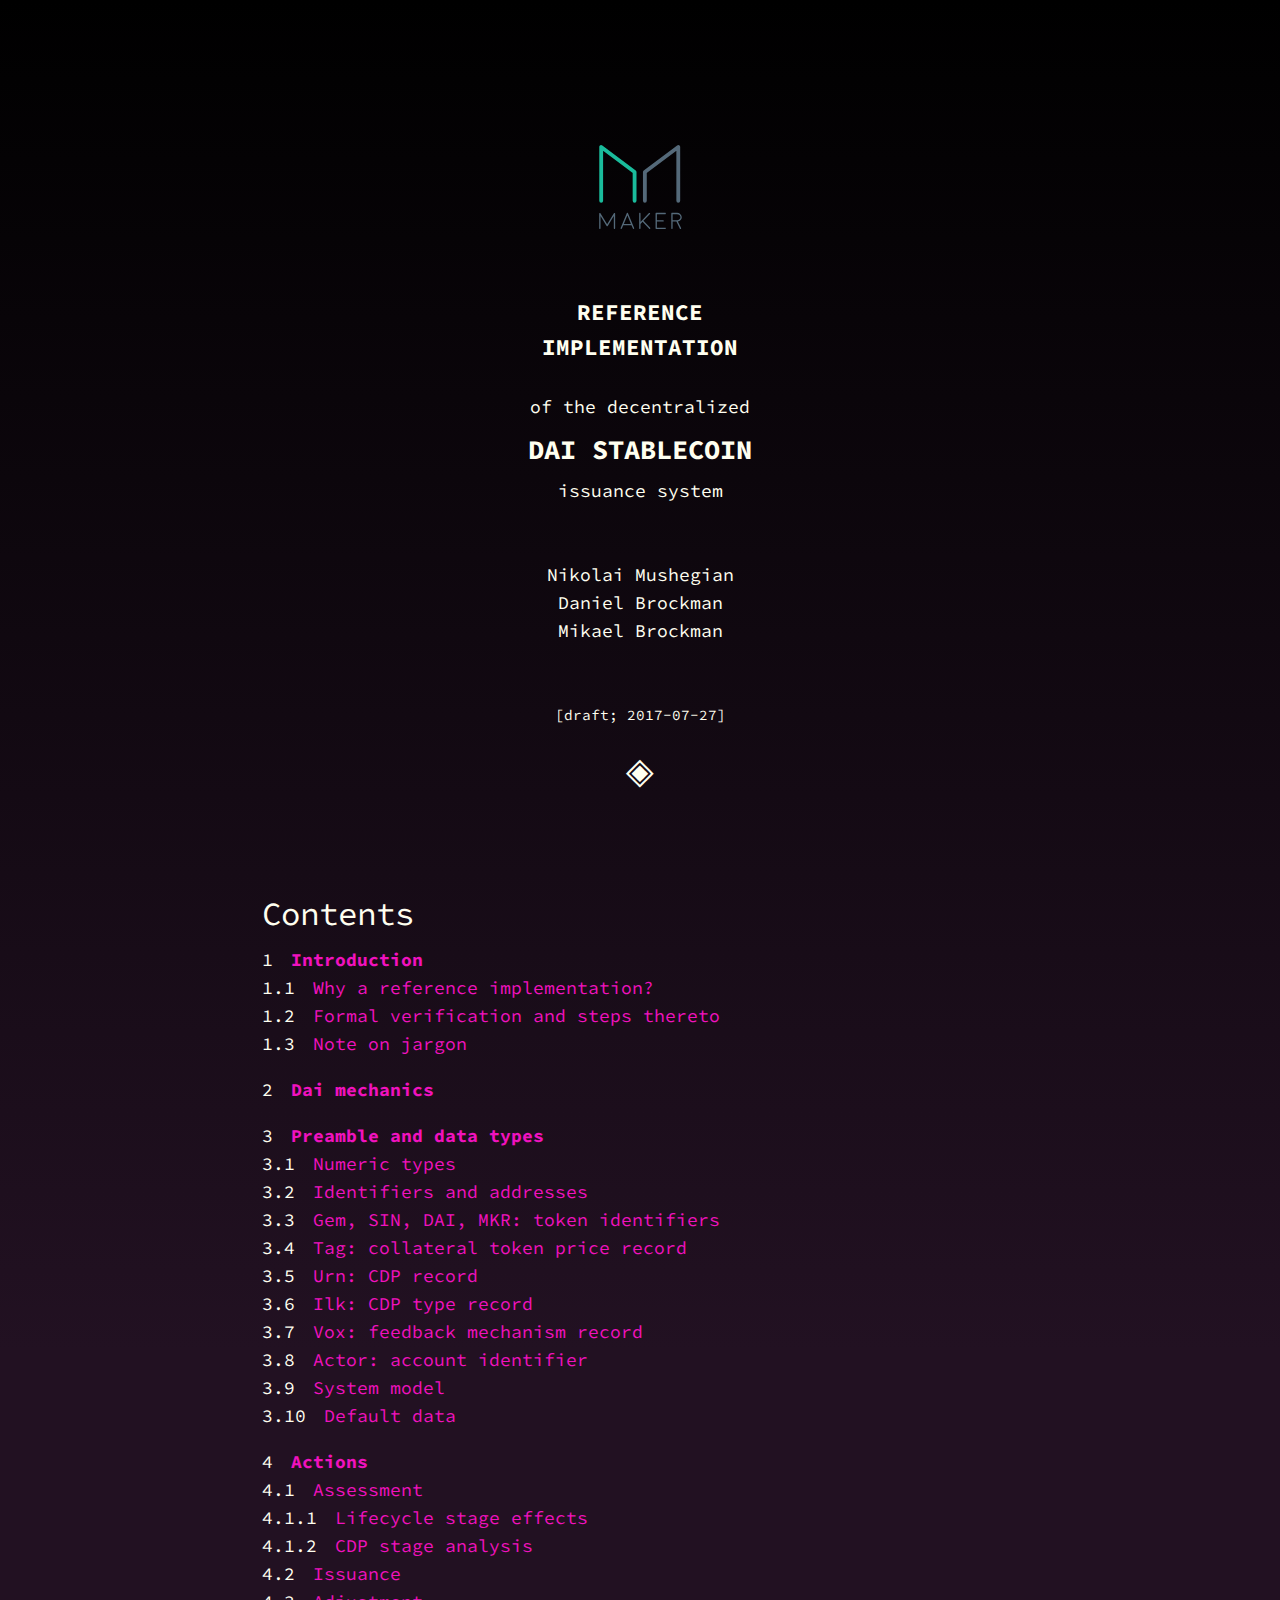
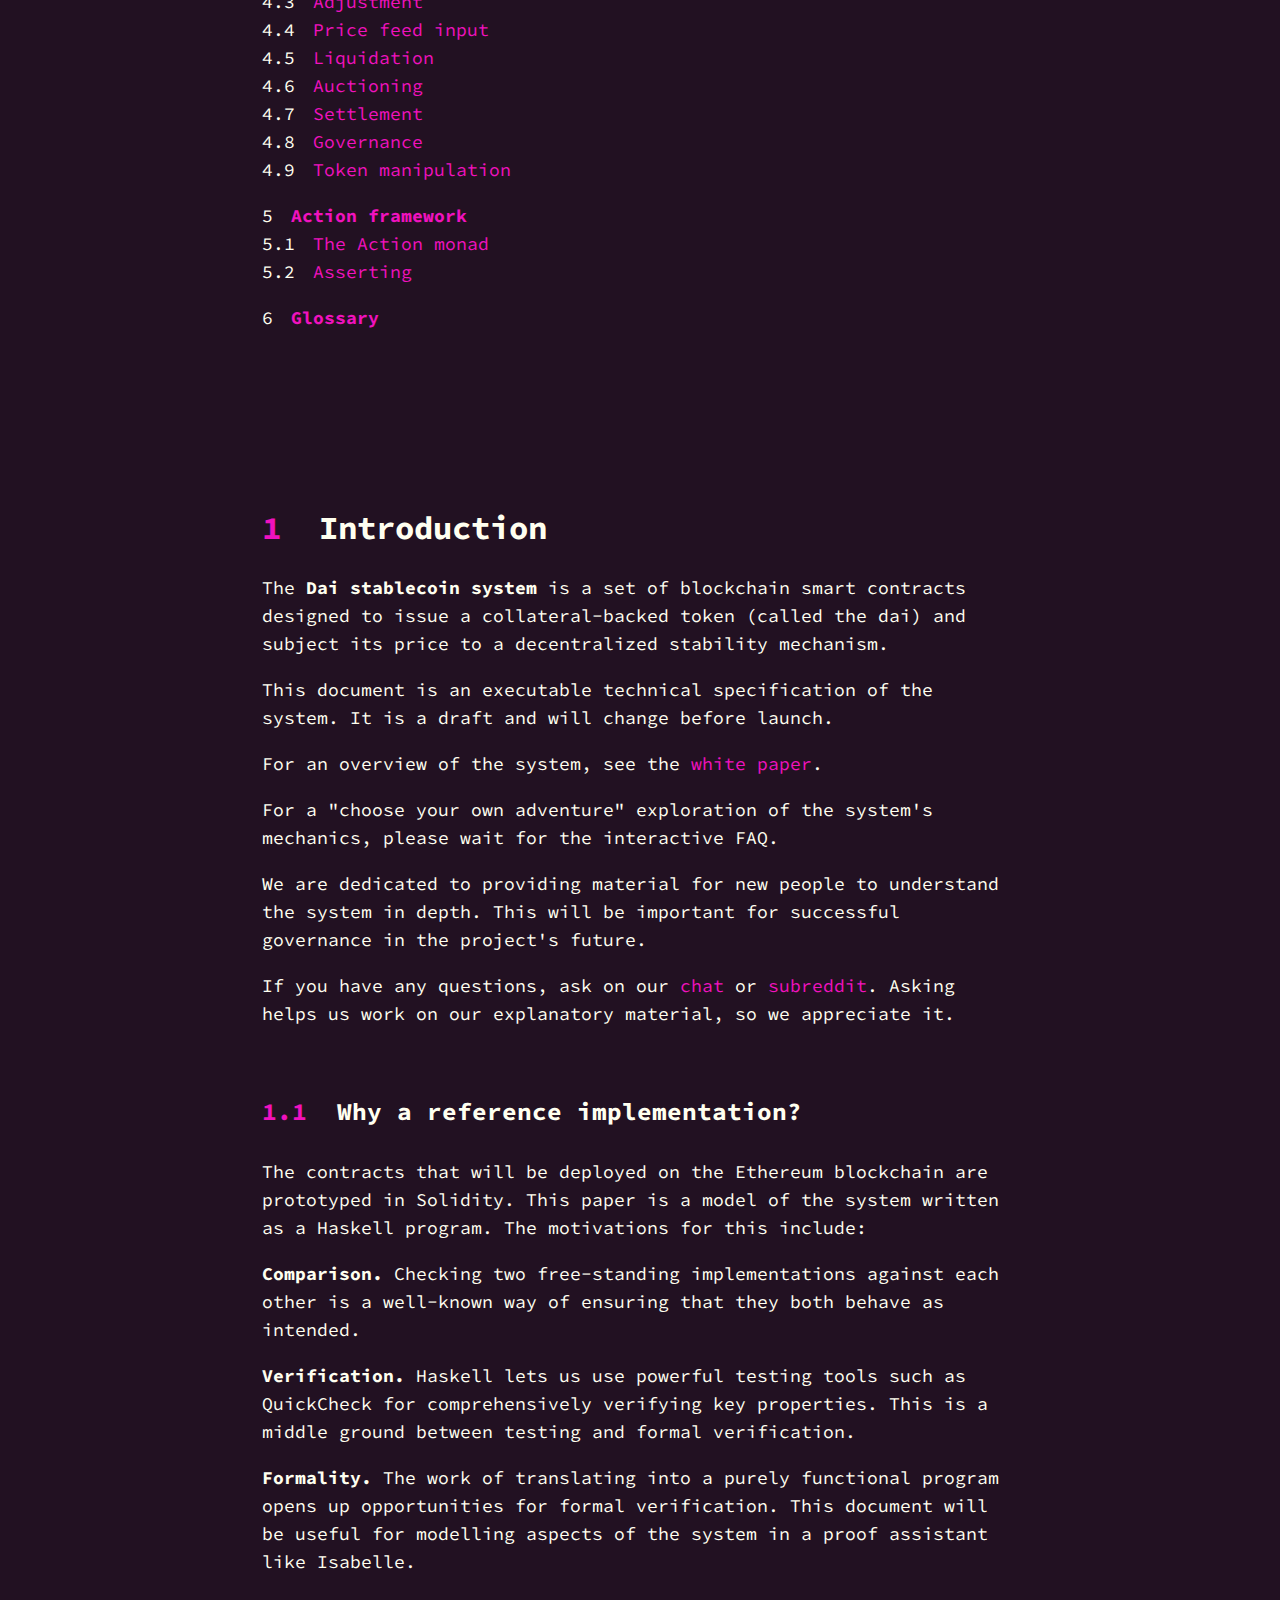
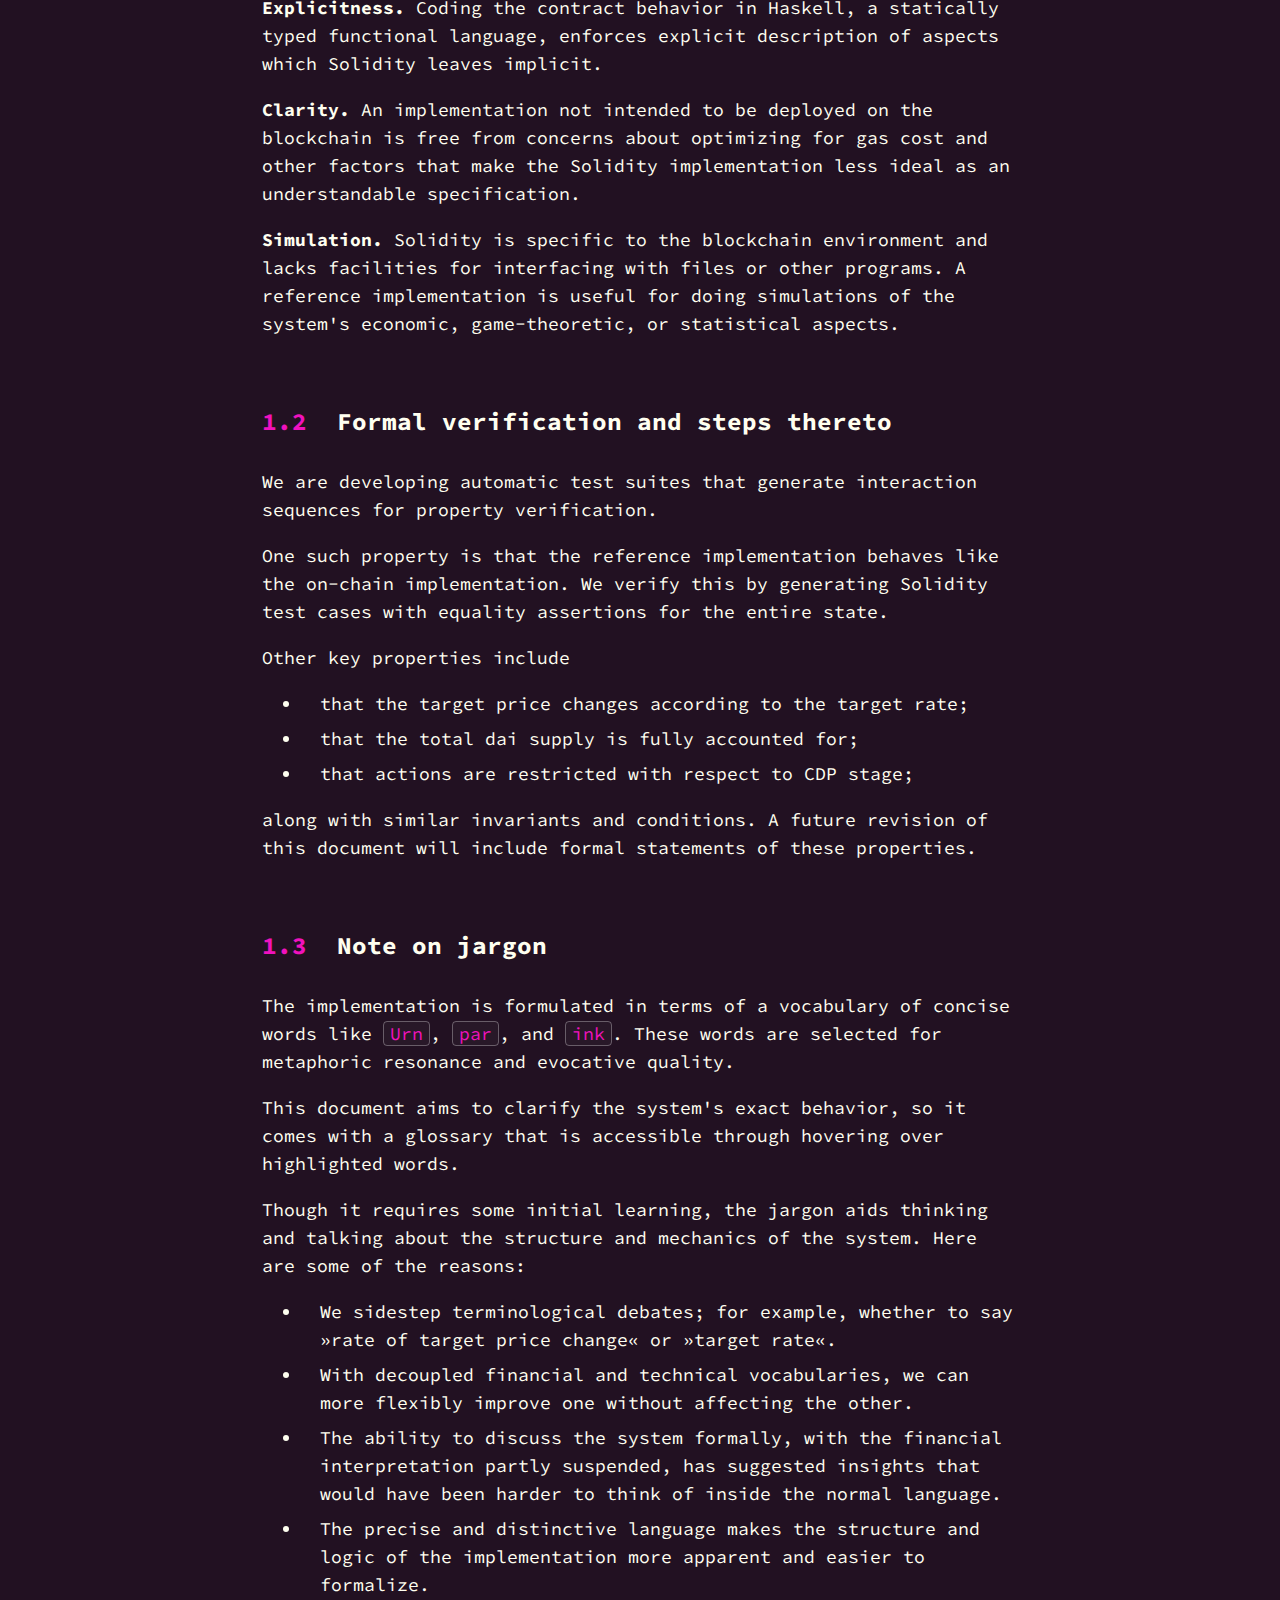
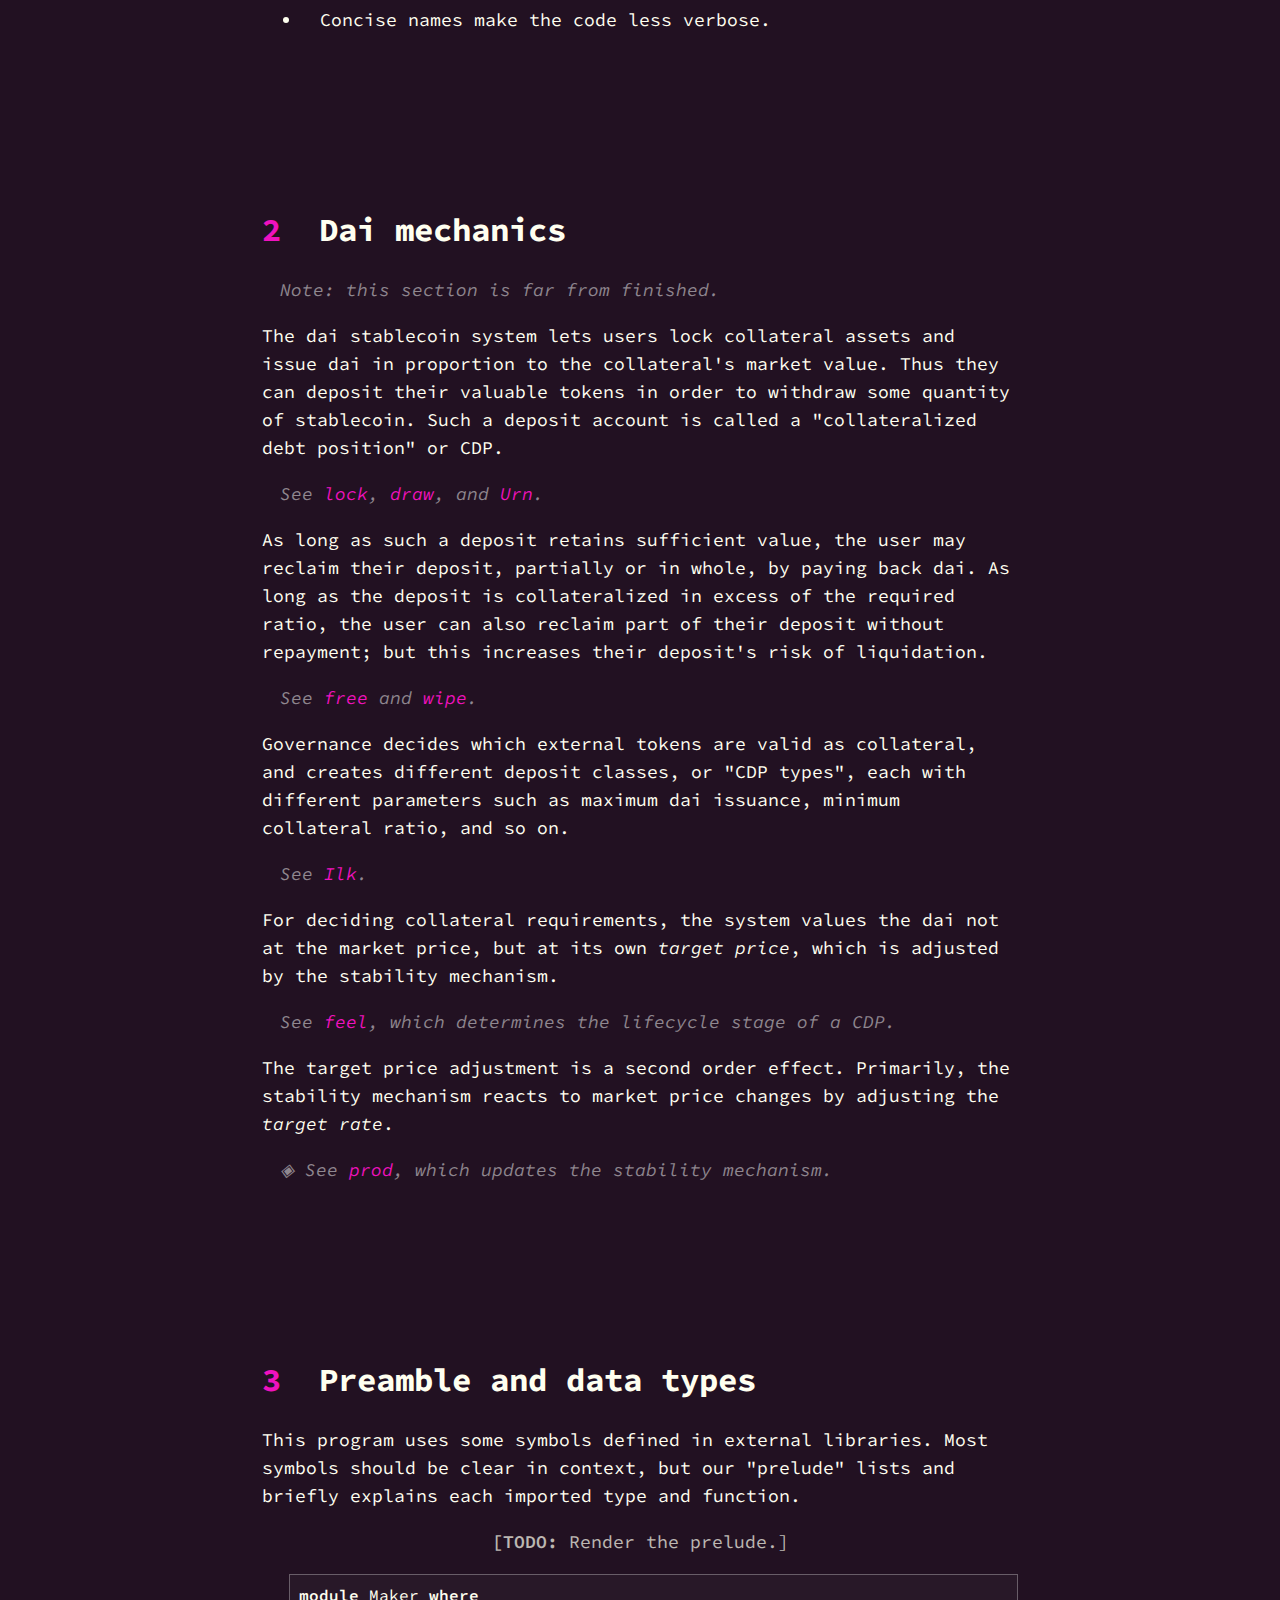
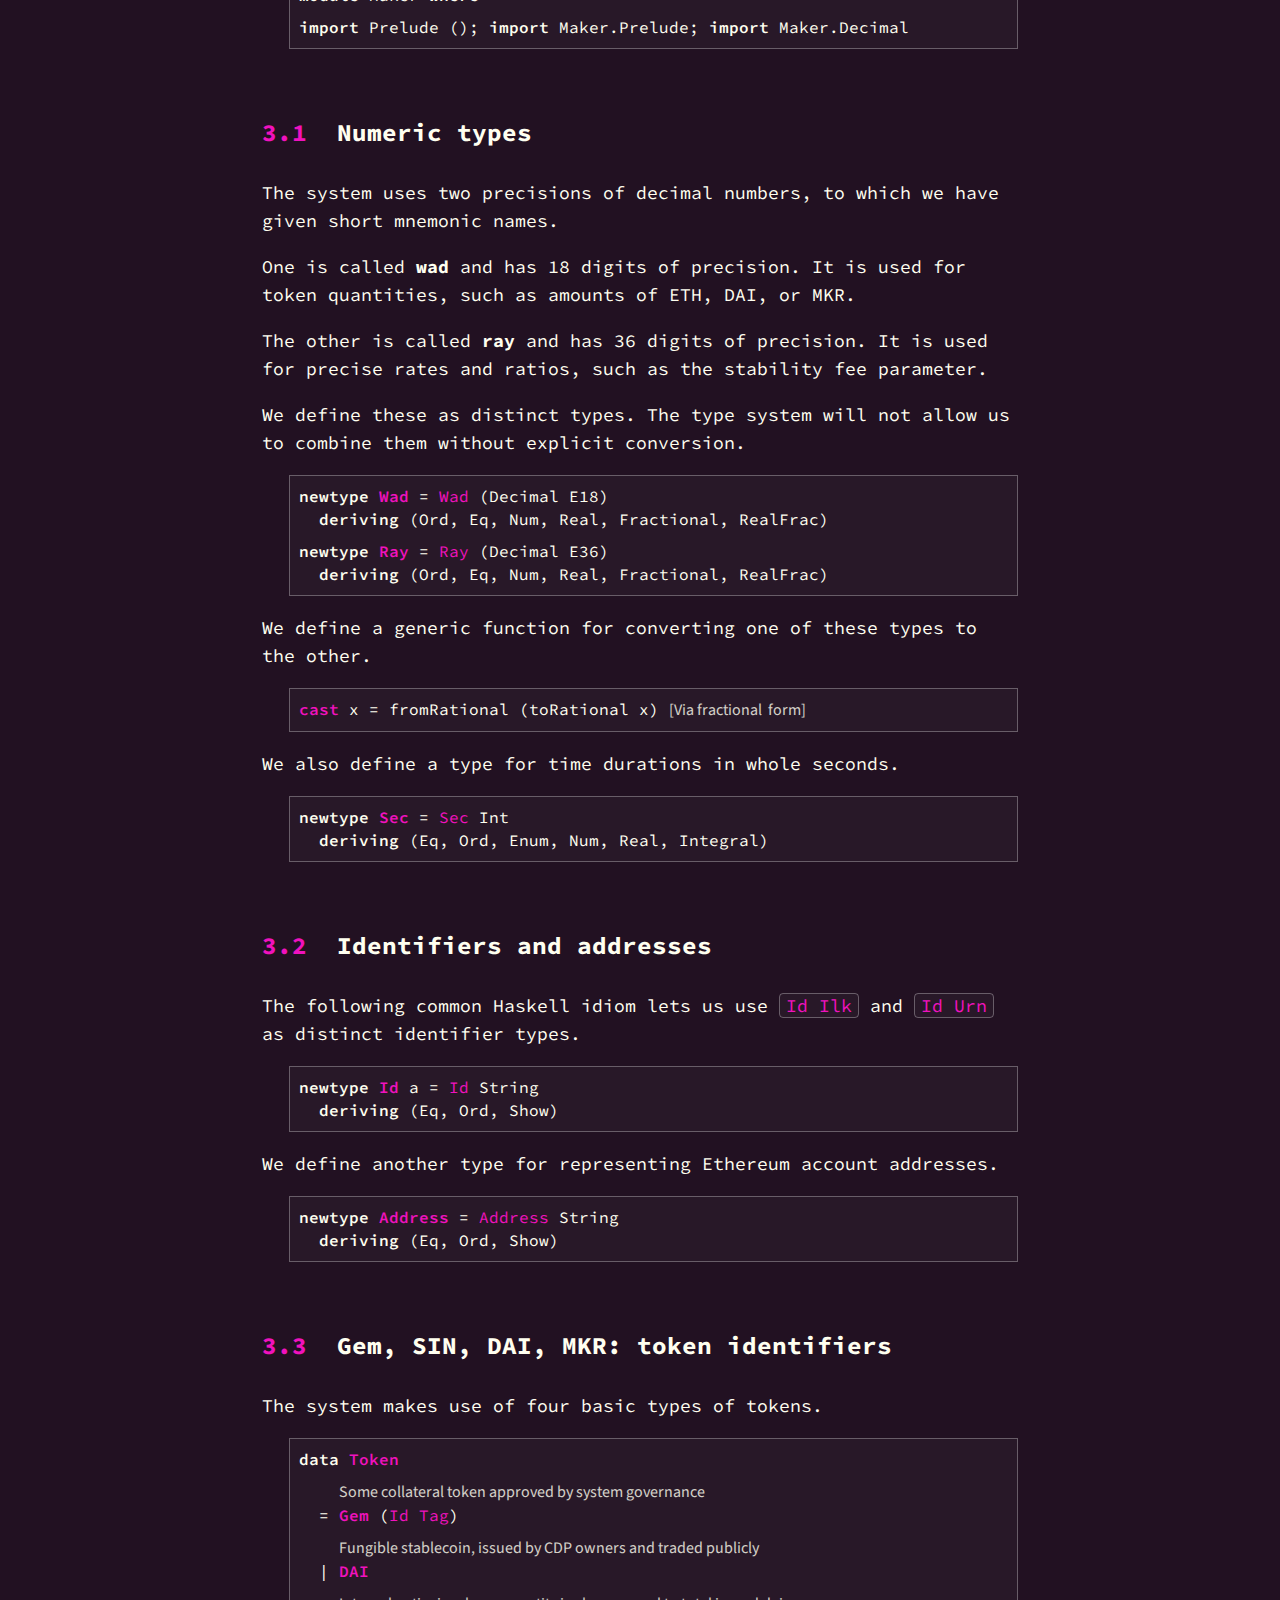
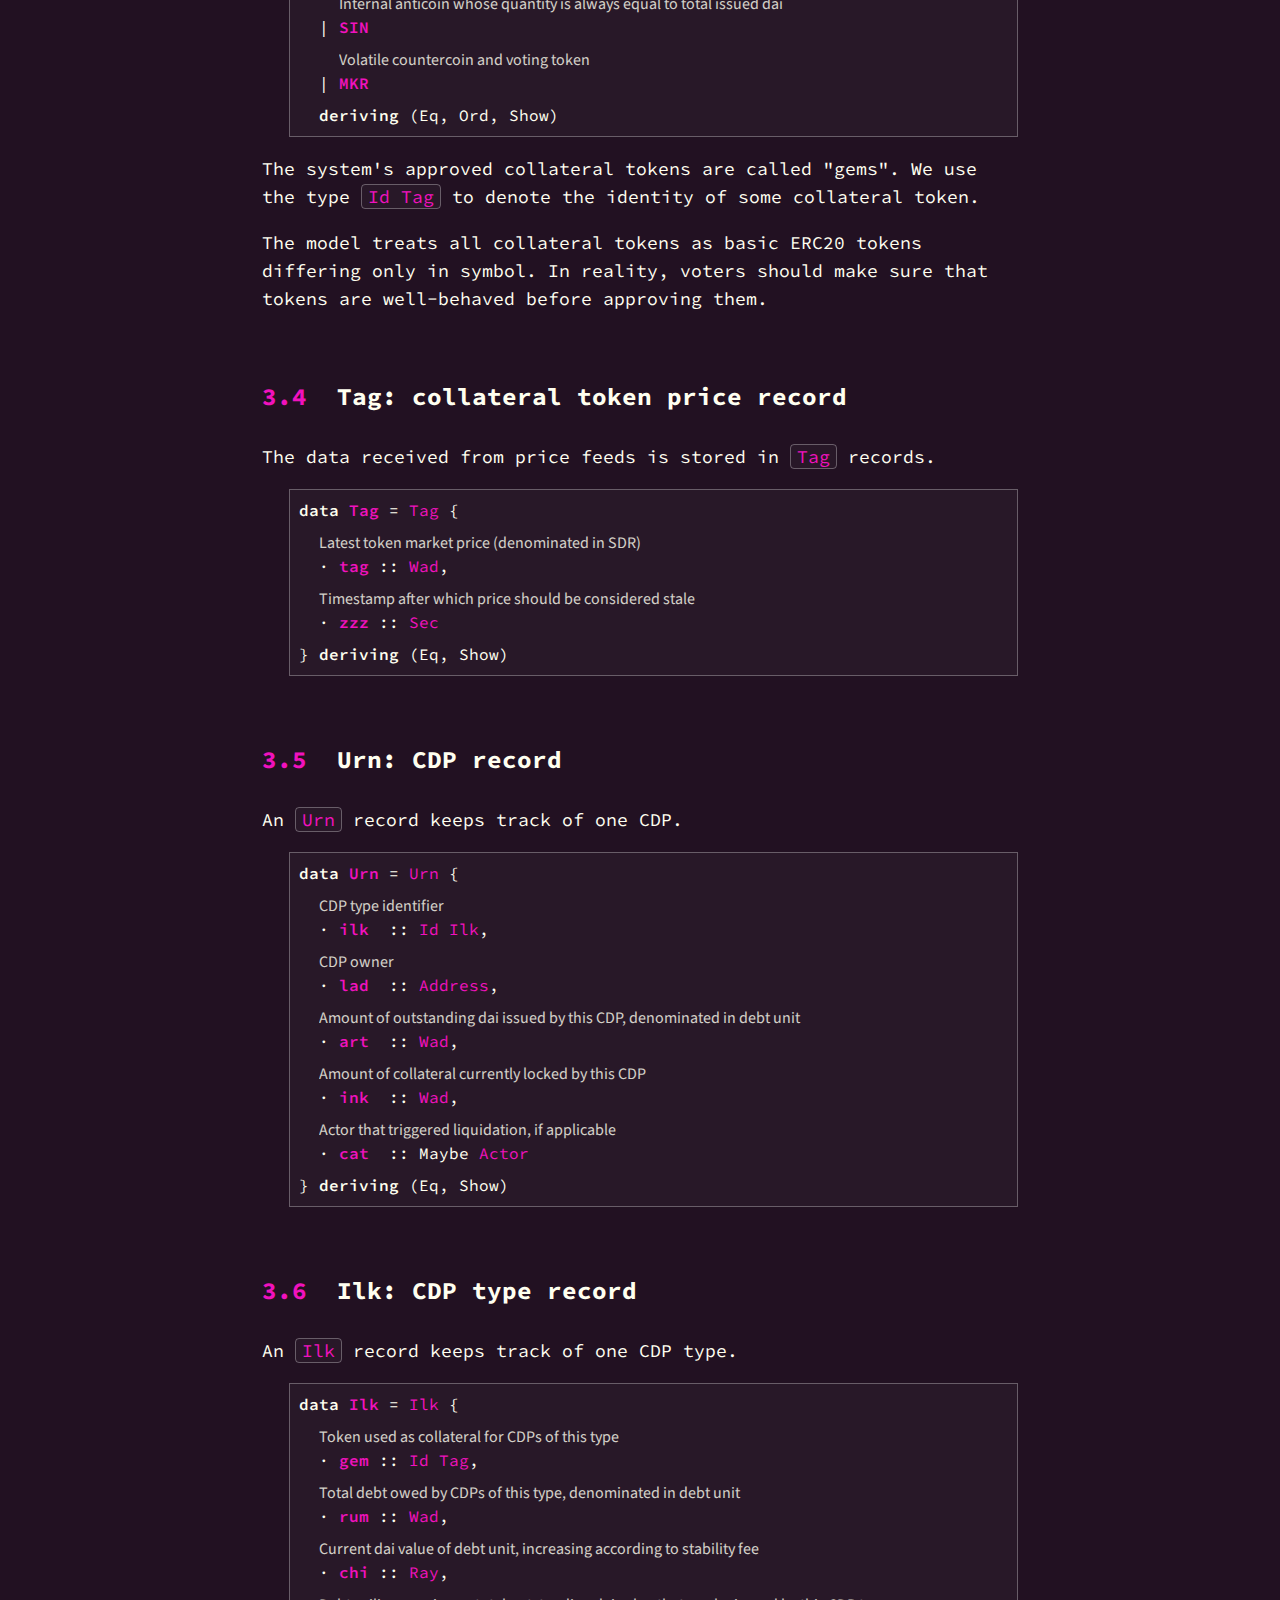
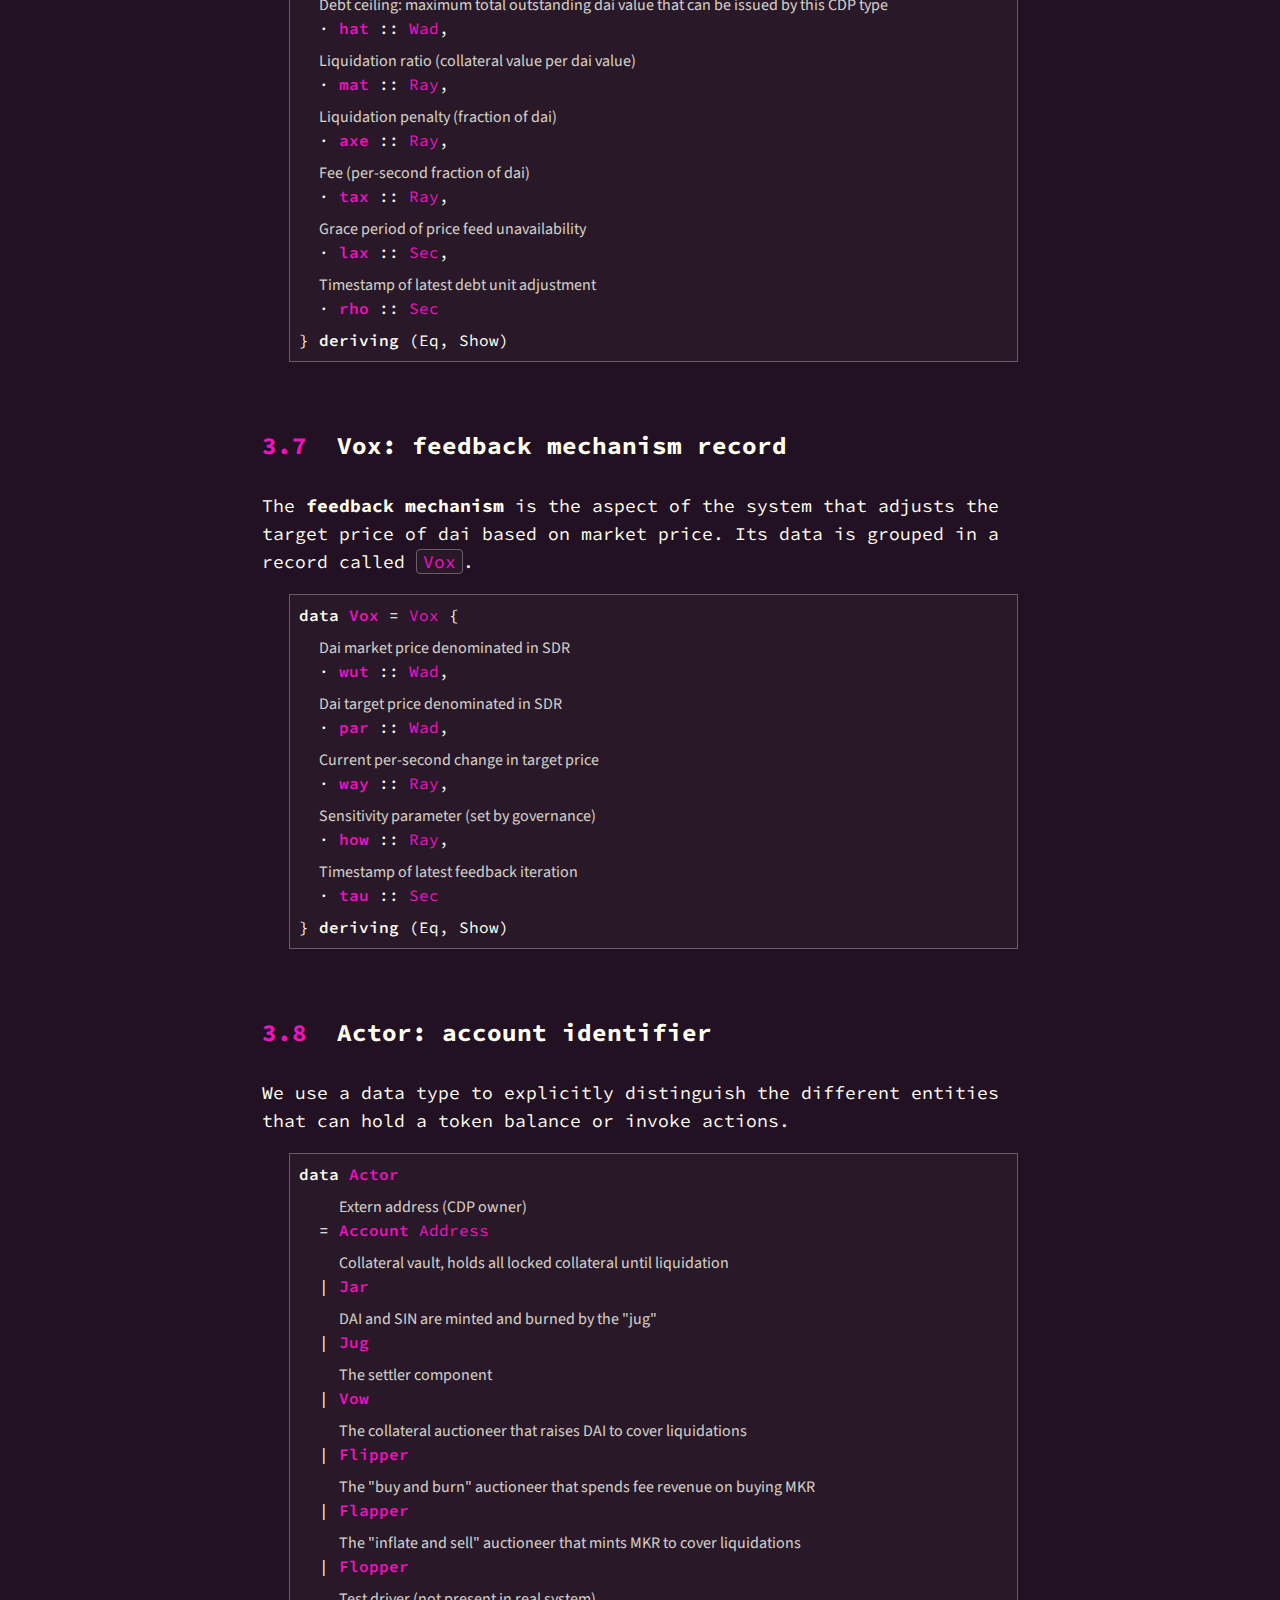
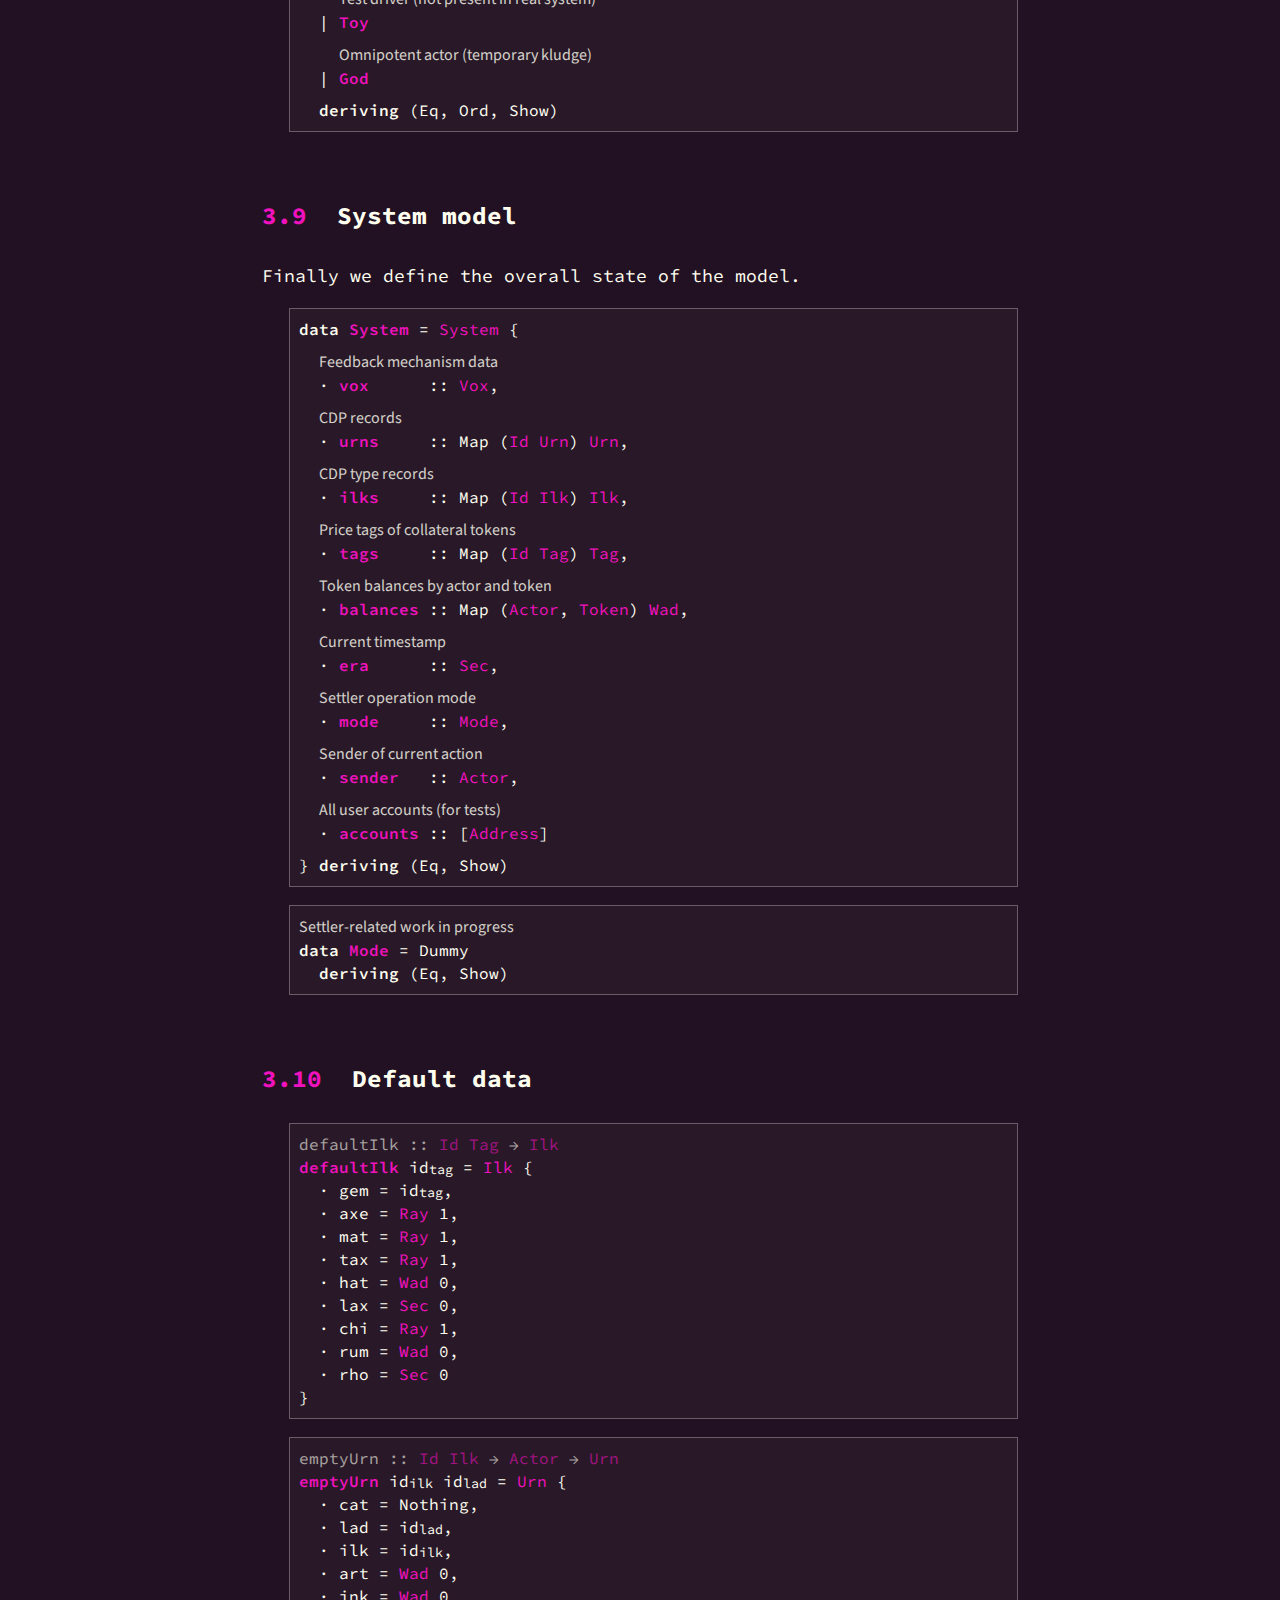
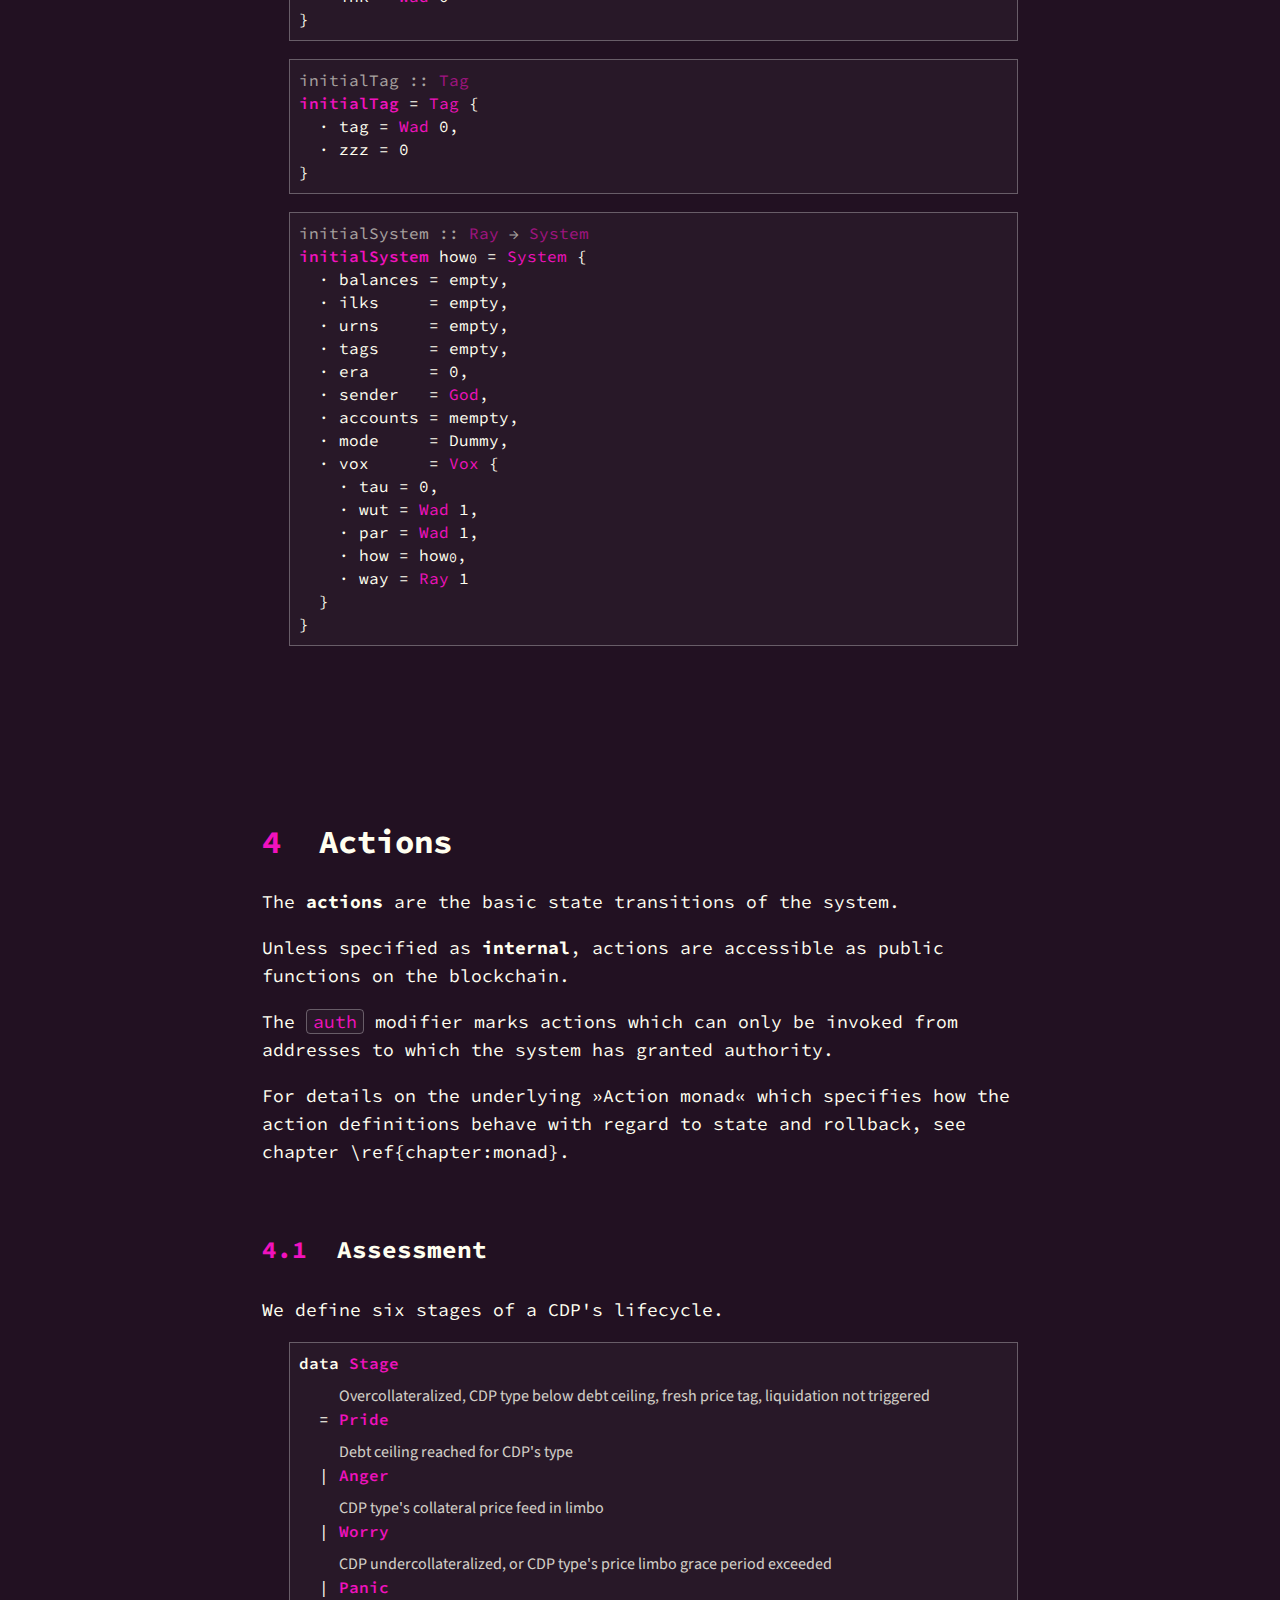
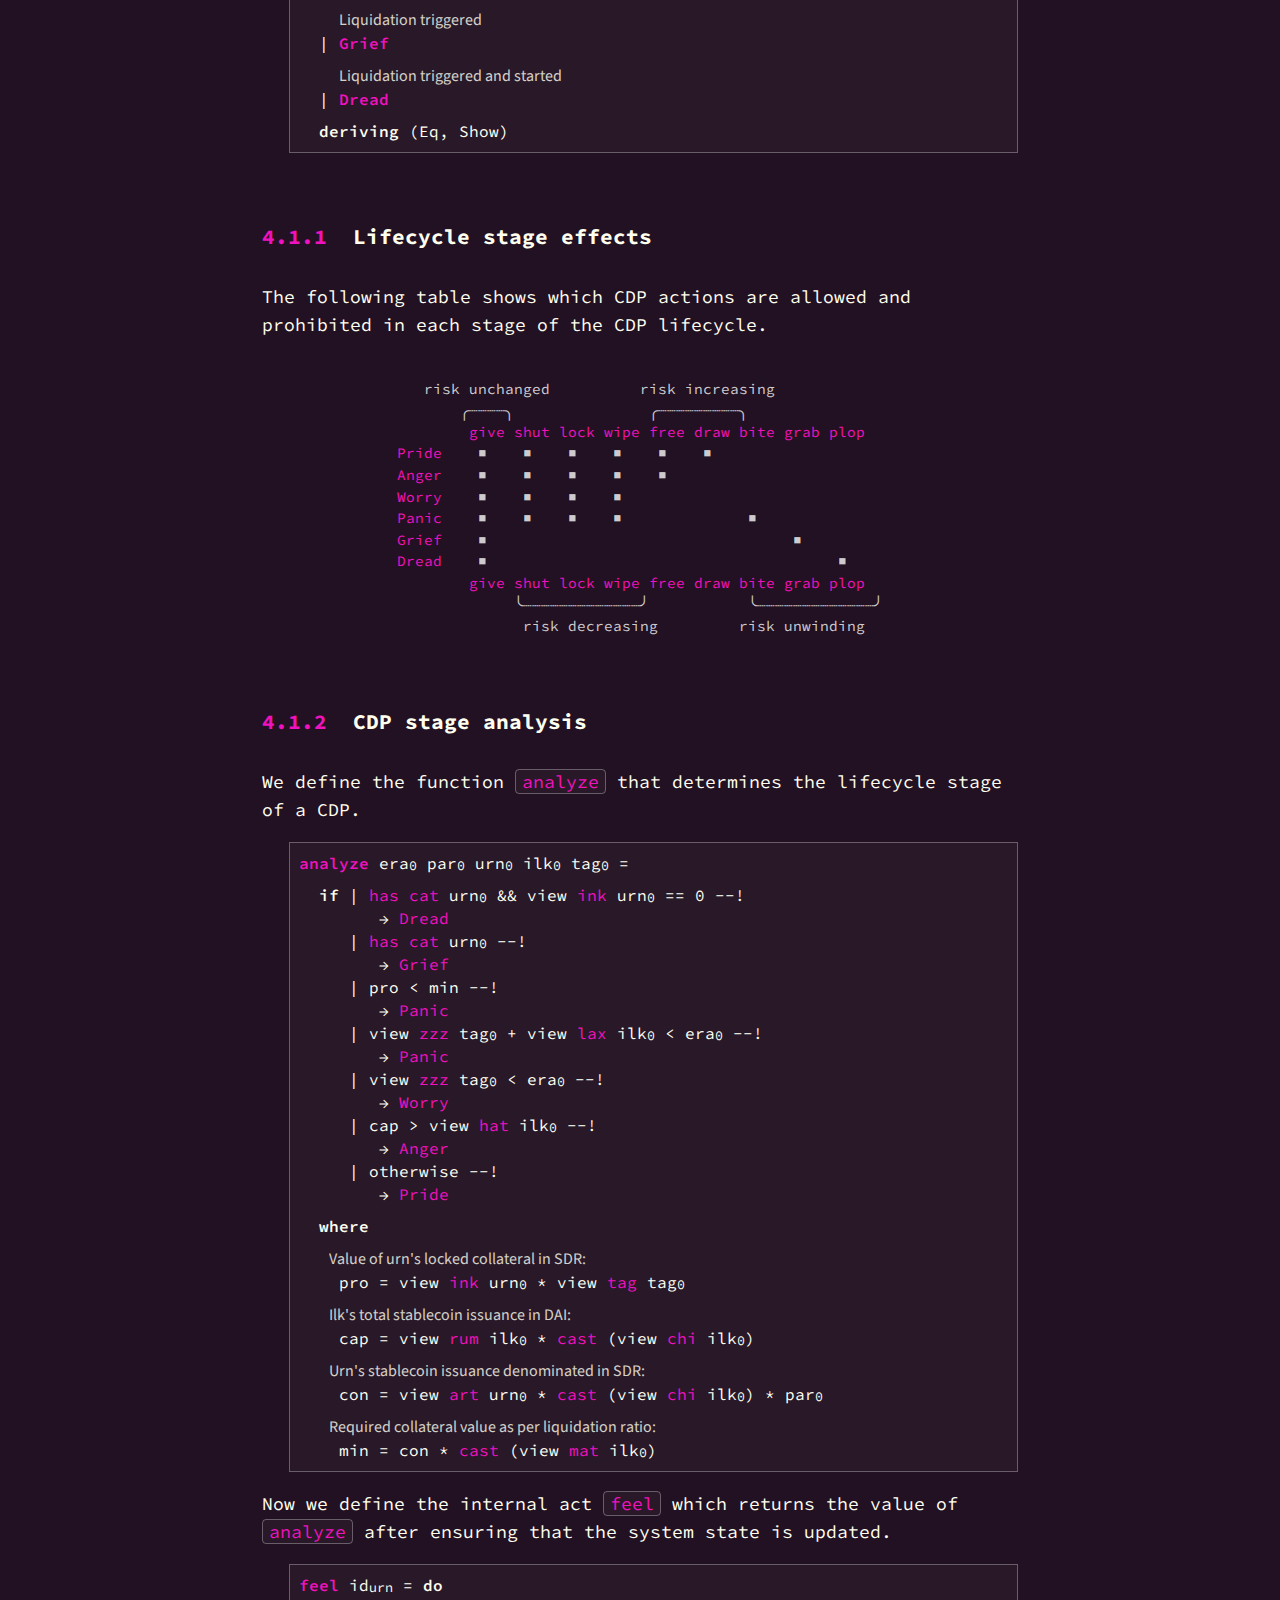
==== docs/index.html @ 13d1d2cd "doc -> docs" ====
<!doctype html>
<meta charset=utf-8>
<link rel=stylesheet href=maker.css>

<title>Dai Stablecoin Purple Paper</title>

<header>
<center>
<img src=makerdao.svg>
<p class=x2>REFERENCE<br>IMPLEMENTATION</p>
<p class=x5>of the decentralized</p>
<p class=x4>DAI STABLECOIN</p>
<p class=x5>issuance system</p>
<p class=x6>Nikolai Mushegian<br>Daniel Brockman<br>Mikael Brockman</p>
<p class=x7>[draft; 2017-07-27]</p>
<p class=x8>◈</p>
</center>
</header>

<div style="font-size: 180%">Contents</div>
<toc>
</toc>

<section>
<h1>Introduction</h1>

<p>The <b>Dai stablecoin system</b> is a set of blockchain smart
contracts designed to issue a collateral-backed token (called the dai)
and subject its price to a decentralized stability mechanism.

<p>This document is an executable technical specification of the
system.  It is a draft and will change before launch.

<p>For an overview of the system, see the <a
href="https://github.com/makerdao/docs/blob/master/Dai.md">white
paper</a>.

<p>For a "choose your own adventure" exploration of the system's
mechanics, please wait for the interactive FAQ.

<p>We are dedicated to providing material for new people to understand
the system in depth.  This will be important for successful governance
in the project's future.

<p>If you have any questions, ask on our <a
href="https://chat.makerdao.com">chat</a> or <a
href="https://reddit.com/r/MakerDAO">subreddit</a>.  Asking helps us
work on our explanatory material, so we appreciate it.

</section><section>

<h2>Why a reference implementation?</h2>

<p>The contracts that will be deployed on the Ethereum blockchain are
prototyped in Solidity.  This paper is a model of the system written
as a Haskell program.  The motivations for this include:

<p><b>Comparison.</b>
Checking two free-standing implementations
against each other is a well-known way of ensuring that they both
behave as intended.

<p><b>Verification.</b> Haskell lets us use powerful testing tools
such as QuickCheck for comprehensively verifying key properties. This
is a middle ground between testing and formal verification.

<p><b>Formality.</b> The work of translating into a purely functional
program opens up opportunities for formal verification.  This document
will be useful for modelling aspects of the system in a proof
assistant like Isabelle.

<p><b>Explicitness.</b> Coding the contract behavior in Haskell, a
statically typed functional language, enforces explicit description of
aspects which Solidity leaves implicit.

<p><b>Clarity.</b>
An implementation not intended to be deployed
on the blockchain is free from concerns about optimizing for gas cost
and other factors that make the Solidity implementation less ideal as
an understandable specification.

<p><b>Simulation.</b> Solidity is specific to the blockchain
environment and lacks facilities for interfacing with files or other
programs.  A reference implementation is useful for doing simulations
of the system's economic, game-theoretic, or statistical aspects.

<h2>Formal verification and steps thereto</h2>

<p>We are developing automatic test suites that generate interaction
sequences for property verification.

<p>One such property is that the reference implementation behaves like
the on-chain implementation. We verify this by generating Solidity
test cases with equality assertions for the entire state.

<p>Other key properties include

<ul>
<li>that the target price changes according to the target rate;
<li>that the total dai supply is fully accounted for;
<li>that actions are restricted with respect to CDP stage;
</ul>

<p>along with similar invariants and conditions.  A future revision of
this document will include formal statements of these properties.

<h2>Note on jargon</h2>

<p>The implementation is formulated in terms of a vocabulary of
concise words like <code>Urn</code>, <code>par</code>, and
<code>ink</code>.  These words are selected for metaphoric resonance
and evocative quality.

<p>This document aims to clarify the system's exact behavior, so it
comes with a glossary that is accessible through hovering over
highlighted words.

<p>Though it requires some initial learning, the jargon aids thinking
and talking about the structure and mechanics of the system.  Here are
some of the reasons:

<p><ul>

<li>We sidestep terminological debates;
  for example, whether to say
  &raquo;rate of target price change&laquo; or
   &raquo;target rate&laquo;.

<li>With decoupled
 financial and technical
  vocabularies,
 we can more flexibly
  improve one
   without affecting the other.

<li>The ability to discuss the system formally,
 with the financial interpretation partly suspended,
  has suggested insights that would have been
   harder to think of inside the normal language.

<li>The precise and distinctive language
 makes the structure and logic
  of the implementation
   more apparent
    and easier to formalize.

<li>Concise names make the code less verbose.

</ul>

<h1>Dai mechanics</h1>

<p><aside>Note: this section is far from finished.</aside>

<p>The dai stablecoin system lets users lock collateral assets and
issue dai in proportion to the collateral's market value.  Thus they
can deposit their valuable tokens in order to withdraw some quantity
of stablecoin.  Such a deposit account is called a "collateralized
debt position" or CDP.

<aside>See <code>lock</code>, <code>draw</code>, and
<code>Urn</code>.</aside>

<p>As long as such a deposit retains sufficient value, the user may
reclaim their deposit, partially or in whole, by paying back dai.
As long as the deposit is collateralized in excess of the required
ratio, the user can also reclaim part of their deposit without
repayment; but this increases their deposit's risk of liquidation.

<aside>See <code>free</code> and <code>wipe</code>.</aside>

<p>Governance decides which external tokens are valid as collateral,
and creates different deposit classes, or "CDP types", each with
different parameters such as maximum dai issuance, minimum collateral
ratio, and so on.

<aside>See <code>Ilk</code>.</aside>

<p>For deciding collateral requirements, the system values the dai not
at the market price, but at its own <i>target price</i>, which is
adjusted by the stability mechanism.

<aside>See <code>feel</code>, which determines the lifecycle stage of
a CDP.</aside>

<p>The target price adjustment is a second order effect. Primarily,
the stability mechanism reacts to market price changes by adjusting
the <i>target rate</i>.

<aside>◈ See <code>prod</code>, which updates the stability
mechanism.</aside>


<!--
<todo>Explain CDPs and CDP types.</todo>
<todo>Explain the debt unit.</todo>
<todo>Explain SIN.</todo>
<todo>Explain MKR.</todo>
<todo>Explain price tags.</todo>
<todo>Explain feedback mechanism.</todo>
-->

</section><section>
<h1>Preamble and data types</h1>

<!--

<pre>
{-# Language AllowAmbiguousTypes #-}
{-# Language ConstraintKinds #-}
{-# Language DeriveGeneric #-}
{-# Language DuplicateRecordFields #-}
{-# Language FlexibleContexts #-}
{-# Language FlexibleInstances #-}
{-# Language FunctionalDependencies #-}
{-# Language GeneralizedNewtypeDeriving #-}
{-# Language ImplicitParams #-}
{-# Language LambdaCase #-}
{-# Language MultiWayIf #-}
{-# Language NoMonomorphismRestriction #-}
{-# Language RankNTypes #-}
{-# Language RecordWildCards #-}
{-# Language ScopedTypeVariables #-}
{-# Language StandaloneDeriving #-}
{-# Language TemplateHaskell #-}
{-# Language TypeFamilies #-}
</pre>
-->

<p>This program uses some symbols defined in external libraries.
Most symbols should be clear in context, but our "prelude" lists and
briefly explains each imported type and function.

<todo>Render the prelude.</todo>

<pre>
module Maker where

import Prelude (); import Maker.Prelude; import Maker.Decimal
</pre>
<!--

<pre>
import Debug.Trace
import Data.Aeson.Types (fieldLabelModifier, defaultOptions, genericParseJSON, genericToJSON)
import Prelude (drop)
</pre>
-->

<!--
<p>Haskell syntax note: <code>newtype</code> defines a type synonym with distinct
type identity; <code>data</code> creates a record type; and <code>deriving</code> creates
automatic instances of common functionality.
-->

<h2>Numeric types</h2>

<p>The system uses two precisions of decimal numbers, to which we have
given short mnemonic names.

<p>One is called <em>wad</em> and has 18 digits of precision.  It is
used for token quantities, such as amounts of ETH, DAI, or MKR.

<p>The other is called <em>ray</em> and has 36 digits of precision.
It is used for precise rates and ratios, such as the stability
fee parameter.

<p>We define these as distinct types.  The type system will not allow
us to combine them without explicit conversion.

<pre>
newtype Wad = Wad (Decimal E18)
  deriving (Ord, Eq, Num, Real, Fractional, RealFrac)

newtype Ray = Ray (Decimal E36)
  deriving (Ord, Eq, Num, Real, Fractional, RealFrac)
</pre>
<p>We define a generic function for converting one of these types to
the other.

<pre>
cast x = fromRational (toRational x) -- [Via fractional $n/m$ form]
</pre>
<!--

<pre>
instance Read Ray where
  readsPrec n s = fmap (first Ray) (readsPrec n s)
instance Read Wad where
  readsPrec n s = fmap (first Wad) (readsPrec n s)
instance Read Sec where
  readsPrec n s = fmap (first Sec) (readsPrec n s)

instance Show Wad  where show (Wad x)  = show x
instance Show Ray  where show (Ray x)  = show x
instance Show Sec  where show (Sec x)  = show x
</pre>
<pre>
instance Epsilon Wad  where epsilon = Wad epsilon
instance Epsilon Ray  where epsilon = Ray epsilon
</pre>
-->

<p>We also define a type for time durations in whole seconds.

<pre>
newtype Sec = Sec Int
  deriving (Eq, Ord, Enum, Num, Real, Integral)
</pre>
<h2>Identifiers and addresses</h2>

<p>The following common Haskell idiom lets us use <code>Id Ilk</code>
and <code>Id Urn</code> as distinct identifier types.

<pre>
newtype Id a = Id String
  deriving (Eq, Ord, Show)
</pre>
<p>We define another type for representing Ethereum account addresses.

<pre>
newtype Address = Address String
  deriving (Eq, Ord, Show)
</pre>
<h2><code>Gem, SIN, DAI, MKR</code>: token identifiers</h2>

<p>The system makes use of four basic types of tokens.

<pre>
data Token

    -- Some collateral token approved by system governance
  = Gem (Id Tag)

    -- Fungible stablecoin, issued by CDP owners and traded publicly
  | DAI

    -- Internal anticoin whose quantity is always equal to total issued dai
  | SIN

    -- Volatile countercoin and voting token
  | MKR

  deriving (Eq, Ord, Show)
</pre>
<p>The system's approved collateral tokens are called "gems". We use
the type <code>Id Tag</code> to denote the identity of some
collateral token.

<p>The model treats all collateral tokens as basic ERC20 tokens
differing only in symbol.  In reality, voters should make sure that
tokens are well-behaved before approving them.

<h2><code>Tag</code>: collateral token price record</h2>

<p>The data received from price feeds is stored in
<code>Tag</code> records.

<pre>
data Tag = Tag {

  -- Latest token market price (denominated in SDR)
  _tag :: Wad,

  -- Timestamp after which price should be considered stale
  _zzz :: Sec

} deriving (Eq, Show)
</pre>
<h2><code>Urn</code>: CDP record</h2>

<p>An <code>Urn</code> record keeps track of one CDP.

<pre>
data Urn = Urn {

  -- CDP type identifier
  _ilk  :: Id Ilk,

  -- CDP owner
  _lad  :: Address,

  -- Amount of outstanding dai issued by this CDP, denominated in debt unit
  _art  :: Wad,

  -- Amount of collateral currently locked by this CDP
  _ink  :: Wad,

  -- Actor that triggered liquidation, if applicable
  _cat  :: Maybe Actor

} deriving (Eq, Show)
</pre>
<h2><code>Ilk</code>: CDP type record</h2>

<p>An <code>Ilk</code> record keeps track of one CDP type.

<pre>
data Ilk = Ilk {

  -- Token used as collateral for CDPs of this type
  _gem :: Id Tag,

  -- Total debt owed by CDPs of this type, denominated in debt unit
  _rum :: Wad,

  -- Current dai value of debt unit, increasing according to stability fee
  _chi :: Ray,

  -- Debt ceiling: maximum total outstanding dai value that can be issued by this CDP type
  _hat :: Wad,

  -- Liquidation ratio (collateral value per dai value)
  _mat :: Ray,

  -- Liquidation penalty (fraction of dai)
  _axe :: Ray,

  -- Fee (per-second fraction of dai)
  _tax :: Ray,

  -- Grace period of price feed unavailability
  _lax :: Sec,

  -- Timestamp of latest debt unit adjustment
  _rho :: Sec

} deriving (Eq, Show)
</pre>
<h2><code>Vox</code>: feedback mechanism record</h2>

<p>The <em>feedback mechanism</em> is the aspect of the system that
adjusts the target price of dai based on market price. Its data is
grouped in a record called <code>Vox</code>.

<pre>
data Vox = Vox {

  -- Dai market price denominated in SDR
  _wut :: Wad,

  -- Dai target price denominated in SDR
  _par :: Wad,

  -- Current per-second change in target price
  _way :: Ray,

  -- Sensitivity parameter (set by governance)
  _how :: Ray,

  -- Timestamp of latest feedback iteration
  _tau :: Sec

} deriving (Eq, Show)
</pre>
<h2><code>Actor</code>: account identifier</h2>

<p>We use a data type to explicitly distinguish the different entities
that can hold a token balance or invoke actions.

<pre>
data Actor

    -- Extern address (CDP owner)
  = Account Address

    -- Collateral vault, holds all locked collateral until liquidation
  | Jar

    -- DAI and SIN are minted and burned by the "jug"
  | Jug

    -- The settler component
  | Vow

    -- The collateral auctioneer that raises DAI to cover liquidations
  | Flipper

    -- The "buy and burn" auctioneer that spends fee revenue on buying MKR
  | Flapper

    -- The "inflate and sell" auctioneer that mints MKR to cover liquidations
  | Flopper

    -- Test driver (not present in real system)
  | Toy

    -- Omnipotent actor (temporary kludge)
  | God

  deriving (Eq, Ord, Show)
</pre>



<!--

<pre>
instance Read (Id a) where
  readsPrec n s = fmap (first Id) (readsPrec n s)
</pre>
<pre>
deriving instance Generic Wad
deriving instance Generic Ray
deriving instance Generic Sec
deriving instance Generic (Id a)
deriving instance Generic Address
deriving instance Generic Token
</pre>

-->

<h2>System model</h2>

<p>Finally we define the overall state of the model.

<pre>
data System = System {

  -- Feedback mechanism data
  _vox      :: Vox,

  -- CDP records
  _urns     :: Map (Id Urn) Urn,

  -- CDP type records
  _ilks     :: Map (Id Ilk) Ilk,

  -- Price tags of collateral tokens
  _tags     :: Map (Id Tag) Tag,

  -- Token balances by actor and token
  _balances :: Map (Actor, Token) Wad,

  -- Current timestamp
  _era      :: Sec,

  -- Settler operation mode
  _mode     :: Mode,

  -- Sender of current action
  _sender   :: Actor,

  -- All user accounts (for tests)
  _accounts :: [Address]

} deriving (Eq, Show)
</pre>
<pre>
-- Settler-related work in progress
data Mode = Dummy
  deriving (Eq, Show)
</pre>
<!--

<pre>
deriving instance Generic Tag
deriving instance Generic Actor
deriving instance Generic Ilk
deriving instance Generic Urn
deriving instance Generic Vox
deriving instance Generic Vat
deriving instance Generic System
deriving instance Generic Mode
</pre>
<pre>
instance HasResolution a =&gt; ToJSON (Decimal a) where
  toJSON (D x) = toJSON (show x)

instance HasResolution a =&gt; FromJSON (Decimal a) where
  parseJSON v = fmap (D . read) (parseJSON v)

instance ToJSON Sec where
  toJSON (Sec x) = toJSON (show x)

instance FromJSON Sec where
  parseJSON v = fmap (Sec . read) (parseJSON v)

instance ToJSONKey Token ; instance FromJSONKey Token
instance ToJSONKey Actor ; instance FromJSONKey Actor
instance ToJSONKey (Id a) ; instance FromJSONKey (Id a)

instance ToJSON Wad
instance FromJSON Wad
instance ToJSON Ray
instance FromJSON Ray
instance ToJSON Address
instance FromJSON Address
instance ToJSON (Id a)
instance FromJSON (Id a)
instance ToJSON Actor
instance FromJSON Actor
instance ToJSON Token
instance FromJSON Token
instance ToJSON Tag where { toJSON = genericToJSON defaultOptions { fieldLabelModifier = drop 1 } }
instance FromJSON Tag where { parseJSON = genericParseJSON defaultOptions { fieldLabelModifier = drop 1 } }
instance ToJSON Ilk where { toJSON = genericToJSON defaultOptions { fieldLabelModifier = drop 1 } }
instance FromJSON Ilk where { parseJSON = genericParseJSON defaultOptions { fieldLabelModifier = drop 1 } }
instance ToJSON Urn where { toJSON = genericToJSON defaultOptions { fieldLabelModifier = drop 1 } }
instance FromJSON Urn where { parseJSON = genericParseJSON defaultOptions { fieldLabelModifier = drop 1 } }
instance ToJSON Vox where { toJSON = genericToJSON defaultOptions { fieldLabelModifier = drop 1 } }
instance FromJSON Vox where { parseJSON = genericParseJSON defaultOptions { fieldLabelModifier = drop 1 } }
instance ToJSON Mode
instance FromJSON Mode
instance ToJSON System where { toJSON = genericToJSON defaultOptions { fieldLabelModifier = drop 1 } }
instance FromJSON System where { parseJSON = genericParseJSON defaultOptions { fieldLabelModifier = drop 1 } }
</pre>
<h3>Lens fields</h3>

<pre>
makeLenses ''Tag  ; makeLenses ''Ilk
makeLenses ''Urn    ; makeLenses ''Vox  ; makeLenses ''Vat
makeLenses ''System
</pre>
<pre>
balance id_gem entity = balances . ix (entity, id_gem)
</pre>
-->

<h2>Default data</h2>

<pre>
defaultIlk :: Id Tag -&gt; Ilk
defaultIlk id_tag = Ilk {
  _gem = id_tag,
  _axe = Ray 1,
  _mat = Ray 1,
  _tax = Ray 1,
  _hat = Wad 0,
  _lax = Sec 0,
  _chi = Ray 1,
  _rum = Wad 0,
  _rho = Sec 0
}
</pre>
<pre>
emptyUrn :: Id Ilk -&gt; Actor -&gt; Urn
emptyUrn id_ilk id_lad = Urn {
  _cat = Nothing,
  _lad = id_lad,
  _ilk = id_ilk,
  _art = Wad 0,
  _ink = Wad 0
}
</pre>
<pre>
initialTag :: Tag
initialTag = Tag {
  _tag = Wad 0,
  _zzz = 0
}
</pre>
<pre>
initialSystem :: Ray -&gt; System
initialSystem how0 = System {
  _balances = empty,
  _ilks     = empty,
  _urns     = empty,
  _tags     = empty,
  _era      = 0,
  _sender   = God,
  _accounts = mempty,
  _mode     = Dummy,
  _vox      = Vox {
    _tau = 0,
    _wut = Wad 1,
    _par = Wad 1,
    _how = how0,
    _way = Ray 1
  }
}
</pre>
<h1>Actions</h1>

<p>The <em>actions</em> are the basic state transitions of the system.

<p>Unless specified as <em>internal</em>, actions are accessible as
public functions on the blockchain.

<p>The <code>auth</code> modifier marks actions which can only be
invoked from addresses to which the system has granted authority.

<p>For details on the underlying &raquo;Action monad&laquo; which
specifies how the action definitions behave with regard to state and
rollback, see chapter&nbsp;\ref{chapter:monad}.

<h2>Assessment</h2>

<p>We define six stages of a CDP's lifecycle.

<pre>
data Stage

    -- Overcollateralized, CDP type below debt ceiling, fresh price tag, liquidation not triggered
  = Pride

    -- Debt ceiling reached for CDP's type
  | Anger

    -- CDP type's collateral price feed in limbo
  | Worry

    -- CDP undercollateralized, or CDP type's price limbo grace period exceeded
  | Panic

    -- Liquidation triggered
  | Grief

    -- Liquidation triggered and started
  | Dread

  deriving (Eq, Show)
</pre>
<!--

<pre>
deriving instance Generic Stage
</pre>
-->

<h3>Lifecycle stage effects</h3>

<p>The following table shows which CDP actions are allowed and
prohibited in each stage of the CDP lifecycle.</p>

<figure><div>
   risk unchanged          risk increasing
       ╭┈┈┈┈╮               ╭┈┈┈┈┈┈┈┈┈╮
        <code>give shut lock wipe free draw bite grab plop</code>
<code>Pride</code>    ■    ■    ■    ■    ■    ■
<code>Anger</code>    ■    ■    ■    ■    ■
<code>Worry</code>    ■    ■    ■    ■
<code>Panic</code>    ■    ■    ■    ■              ■
<code>Grief</code>    ■                                  ■
<code>Dread</code>    ■                                       ■
        <code>give shut lock wipe free draw bite grab plop</code>
             ╰┈┈┈┈┈┈┈┈┈┈┈┈┈╯           ╰┈┈┈┈┈┈┈┈┈┈┈┈┈╯
              risk decreasing         risk unwinding
</div></figure>

<h3>CDP stage analysis</h3>

<p>We define the function <code>analyze</code> that determines the
lifecycle stage of a CDP.

<pre>
analyze era0 par0 urn0 ilk0 tag0 =

  if | has cat urn0 &amp;&amp; view ink urn0 == 0 --!
        -&gt; Dread
     | has cat urn0 --!
        -&gt; Grief
     | pro &lt; min --!
        -&gt; Panic
     | view zzz tag0 + view lax ilk0 &lt; era0 --!
        -&gt; Panic
     | view zzz tag0 &lt; era0 --!
        -&gt; Worry
     | cap &gt; view hat ilk0 --!
        -&gt; Anger
     | otherwise --!
        -&gt; Pride

  where

   -- Value of urn's locked collateral in SDR:
    pro = view ink urn0 * view tag tag0

   -- Ilk's total stablecoin issuance in DAI:
    cap = view rum ilk0 * cast (view chi ilk0)

   -- Urn's stablecoin issuance denominated in SDR:
    con = view art urn0 * cast (view chi ilk0) * par0

   -- Required collateral value as per liquidation ratio:
    min = con * cast (view mat ilk0)
</pre>
<!--
\newcommand{\yah}{\faHandPeaceO}
\newcommand{\yep}{\faHandScissorsO}
\newcommand{\hey}{\faHandGrabO}
\newcommand{\meh}{\faHandPointerO}
\newcommand{\woo}{\faHandPaperO}
\newcommand{\nah}{---}
\begin{table}[t]
\caption{Urn acts and risk stages}\label{table:stages}
\vspace{0.25cm}
%\resizebox{\textwidth}{!}{%
\begin{tabular}{ r c c c c c c c c c }
       &|give|&|shut|&|lock|&|wipe|&|free|&|draw|&|bite|&|grab|&|plop| \\
|Pride|&\yah  &\yep  &\yep  &\yep  &\meh  &\meh  &\nah  &\nah  &\nah \\
|Anger|&\yah  &\yep  &\yep  &\yep  &\meh  &\nah  &\nah  &\nah  &\nah \\
|Worry|&\yah  &\yep  &\yep  &\yep  &\nah  &\nah  &\nah  &\nah  &\nah \\
|Panic|&\yah  &\yep  &\yep  &\yep  &\nah  &\nah  &\woo  &\nah  &\nah \\
|Grief|&\yah  &\nah  &\nah  &\nah  &\nah  &\nah  &\nah  &\hey  &\nah \\
|Dread|&\yah  &\nah  &\nah  &\nah  &\nah  &\nah  &\nah  &\nah  &\hey \\
&  &
\multicolumn{3}{c}{decrease risk} &
\multicolumn{2}{c}{increase risk} &
\multicolumn{3}{c}{unwind risk}
\end{tabular} %}
\vspace{0.5cm}
\caption*{
\begin{tabular} { c l }
\woo & allowed for anyone \\
\yah & allowed for owner unconditionally \\
\yep & allowed for owner if able to pay \\
\meh & allowed for owner if above liquidation ratio \\
\hey & allowed for settler contract \\
\end{tabular}
}
\end{table}
-->

<p>Now we define the internal act <code>feel</code> which returns the
value of <code>analyze</code> after ensuring that the system state
is updated.

<pre>
feel id_urn = do

 -- Adjust target price and target rate
  prod

 -- Update debt unit and unprocessed fee revenue
  id_ilk &lt;- look (urns . ix id_urn . ilk)
  drip id_ilk

 -- Read parameters for stage analysis
  era0 &lt;- use era
  par0 &lt;- use (vox . par)
  urn0 &lt;- look (urns . ix id_urn)
  ilk0 &lt;- look (ilks . ix (view ilk urn0))
  tag0 &lt;- look (tags . ix (view gem ilk0))

 -- Return lifecycle stage of CDP
  return (analyze era0 par0 urn0 ilk0 tag0)
</pre>
<p>CDP actions use <code>feel</code> to prohibit increasing risk when
already risky, and to freeze stablecoin and collateral during
liquidation.

<h2>Issuance</h2>

<p>Any user can open one or more accounts with the system using
<code>open</code>, specifying a self-chosen account identifier and
an ilk.

<pre>
open id_urn id_ilk = do

 -- Fail if account identifier is taken
  none (urns . ix id_urn)

 -- Fail if ilk type is not present
  _ &lt;- look (ilks . ix id_ilk)

 -- Create a CDP with the sender as owner
  id_lad &lt;- use sender
  initialize (urns . at id_urn) (emptyUrn id_ilk id_lad)
</pre>
<p>The owner of an urn can transfer its ownership at any time using
<code>give</code>.

<pre>
give id_urn id_lad = do

 -- Fail if sender is not the CDP owner
  id_sender &lt;- use sender
  owns id_urn id_sender

 -- Transfer CDP ownership
  assign (urns . ix id_urn . lad) id_lad
</pre>
<p>Unless CDP is in liquidation, its owner can use <code>lock</code> to
lock more collateral.

<pre>
lock id_urn wad_gem = do

 -- Fail if sender is not the CDP owner
  id_lad &lt;- use sender
  owns id_urn id_lad

 -- Fail if liquidation in process
  want (feel id_urn) (not . oneOf [Grief, Dread])

 -- Identify collateral token
  id_ilk  &lt;- look (urns . ix id_urn . ilk)
  id_tag  &lt;- look (ilks . ix id_ilk . gem)

 -- Take custody of collateral
  transfer (Gem id_tag) wad_gem id_lad Jar

 -- Record an collateral token balance increase
  increase (urns . ix id_urn . ink) wad_gem
</pre>
<p>When a CDP has no risk problems (except that its ilk's ceiling may
be exceeded), its owner can use <code>free</code> to reclaim some
amount of collateral, as long as this would not take the CDP below its
liquidation ratio.

<pre>
free id_urn wad_gem = do

 -- Fail if sender is not the CDP owner
  id_lad &lt;- use sender
  owns id_urn id_lad

 -- Record a collateral token balance decrease
  decrease (urns . ix id_urn . ink) wad_gem

 -- Roll back on any risk problem except ilk ceiling excess
  want (feel id_urn) (oneOf [Pride, Anger])

 -- Release custody of collateral
  id_ilk &lt;- look (urns . ix id_urn . ilk)
  id_tag &lt;- look (ilks . ix id_ilk . gem)
  transfer (Gem id_tag) wad_gem Jar id_lad
</pre>
<p>When a CDP has no risk problems, its owner can can use
<code>draw</code> to issue fresh stablecoin, as long as the ilk
ceiling is not exceeded and the issuance would not take the CDP below
its liquidation ratio.

<pre>
draw id_urn wad_dai = do

 -- Fail if sender is not the CDP owner
  id_lad &lt;- use sender
  owns id_urn id_lad

 -- Update debt unit and unprocessed fee revenue
  id_ilk &lt;- look (urns . ix id_urn . ilk)
  chi1 &lt;- drip id_ilk

 -- Denominate issuance quantity in debt unit
  let wad_chi = wad_dai / cast chi1

 -- Record increase of CDP's stablecoin issuance
  increase (urns . ix id_urn . art) wad_chi

 -- Record increase of ilk's stablecoin issuance
  increase (ilks . ix id_ilk . rum) wad_chi

 -- Roll back on any risk problem
  want (feel id_urn) (== Pride)

 -- Mint both stablecoin and anticoin
  lend wad_dai

 -- Transfer stablecoin to CDP owner
  transfer DAI wad_dai Jug id_lad
</pre>
<p>An CDP owner who has previously issued stablecoin can use
<code>wipe</code> to send back dai and reduce the CDP's issuance.

<pre>
wipe id_urn wad_dai = do

 -- Fail if sender is not the CDP owner
  id_lad &lt;- use sender
  owns id_urn id_lad

 -- Fail if CDP is in liquidation
  want (feel id_urn) (not . oneOf [Grief, Dread])

 -- Update debt unit and unprocessed fee revenue
  id_ilk &lt;- look (urns . ix id_urn . ilk)
  chi1 &lt;- drip id_ilk

 -- Denominate stablecoin amount in debt unit
  let wad_chi = wad_dai / cast chi1

 -- Record decrease of CDP issuance
  decrease (urns . ix id_urn . art) wad_chi

 -- Record decrease of ilk total issuance
  decrease (ilks . ix id_ilk . rum) wad_chi

 -- Take custody of stablecoin from CDP owner
  transfer DAI wad_dai id_lad Jar

 -- Destroy stablecoin and anticoin
  mend wad_dai
</pre>
<p>An CDP owner can use <code>shut</code> to close their account, if
the price feed is up to date and the CDP is not in liquidation.
This reclaims all collateral and cancels all issuance plus fee.

<pre>
shut id_urn = do

 -- Update debt unit and unprocessed fee revenue
  id_ilk &lt;- look (urns . ix id_urn . ilk)
  chi1 &lt;- drip id_ilk

 -- Reverse all issued stablecoin plus fee
  art0 &lt;- look (urns . ix id_urn . art)
  wipe id_urn (art0 * cast chi1)

 -- Reclaim all locked collateral
  ink0 &lt;- look (urns . ix id_urn . ink)
  free id_urn ink0

 -- Nullify CDP record
  assign (urns . at id_urn) Nothing
</pre>
<h2>Adjustment</h2>

<p>The feedback mechanism is updated through <code>prod</code>, which
can be invoked at any time by keepers, but is also invoked as a side
effect of any CDP act that uses <code>feel</code> to assess risk.

<pre>
prod = do

 -- Read all parameters relevant for feedback mechanism
  era0 &lt;- use era
  tau0 &lt;- use (vox . tau)
  wut0 &lt;- use (vox . wut)
  par0 &lt;- use (vox . par)
  how0 &lt;- use (vox . how)
  way0 &lt;- use (vox . way)

  let
   -- Time difference in seconds
    age  = era0 - tau0

   -- Current target rate applied to target price
    par1  = par0 * cast (way0 ^^ age)

   -- Sensitivity parameter applied over time
    wag  = how0 * fromIntegral age

   -- Target rate scaled up or down
    way1  = inj (prj way0 +
                 if wut0 &lt; par0 then wag else -wag)

 -- Update target price
  assign (vox . par) par1

 -- Update rate of price change
  assign (vox . way) way1

 -- Record time of update
  assign (vox . tau) era0

  where
   -- Convert between multiplicative and additive form
    prj x  = if x &gt;= 1  then x - 1  else 1 - 1 / x
    inj x  = if x &gt;= 0  then x + 1  else 1 / (1 - x)
</pre>
<p>The stability fee of an ilk can change through governance.  Due to
the constraint that acts should run in constant time, the system
cannot iterate over CDPs to effect such changes.  Instead each ilk has
a single &raquo;debt unit&laquo; which accumulates the stability fee.
The <code>drip</code> act updates this unit.  It can be called at any
time by keepers, but is also called as a side effect of every act that
uses <code>feel</code> to assess CDP risk.

<pre>
drip id_ilk = do

  rho0  &lt;- look (ilks . ix id_ilk . rho)
  tax0  &lt;- look (ilks . ix id_ilk . tax)
  chi0  &lt;- look (ilks . ix id_ilk . chi)
  rum0  &lt;- look (ilks . ix id_ilk . rum)
  era0  &lt;- use era

  let
   -- Time difference in seconds
    age   = era0 - rho0
   -- Value of debt unit increased according to stability fee
    chi1  = chi0 * tax0 ^^ age
   -- Stability fee revenue denominated in new unit
    dew   = (cast (chi1 - chi0) :: Wad) * rum0

 -- Mint stablecoin and anticoin for marginally accrued fee
  lend dew

 -- Record time of update
  assign (ilks . ix id_ilk . rho) era0

 -- Record new debt unit
  assign (ilks . ix id_ilk . chi) chi1

 -- Return the new debt unit
  return chi1
</pre>
<h2>Price feed input</h2>

<p>The <code>mark</code> act records a new market price of an
collateral along with the expiration date of this price.

<pre>
mark id_gem tag1 zzz1 = auth $ do
  initialize (tags . at id_gem) Tag {
    _tag  = tag1,
    _zzz  = zzz1
  }
</pre>
<p>The <code>tell</code> act records a new market price of dai along
with the expiration date of this price.

<pre>
tell wad = auth $ do
  assign (vox . wut) wad
</pre>
<h2>Liquidation</h2>

<p>
When a CDP's stage marks it
  as in need of liquidation,
 any account can invoke the <code>bite</code> act
  to trigger the liquidation process.
This enables the settler contract
 to grab the collateral for auctioning
 and take over the anticoin.

<pre>
bite id_urn = do

 -- Fail if CDP is not in the appropriate stage
  want (feel id_urn) (== Panic)

 -- Record the sender as the liquidation initiator
  id_cat &lt;- use sender
  assign (urns . ix id_urn . cat) (Just id_cat)

 -- Apply liquidation penalty to CDP issuance
  id_ilk &lt;- look (urns . ix id_urn . ilk)
  axe0 &lt;- look (ilks . ix id_ilk . axe)
  art0 &lt;- look (urns . ix id_urn . art)
  let art1 = art0 * cast axe0

 -- Update CDP issuance to include penalty
  assign (urns . ix id_urn . art) art1
</pre>
<p>
After liquidation has been triggered,
the designated settler contract invokes <code>grab</code>
to receive both the CDP's collateral
and the anticoins
corresponding to the CDP's issuance.

<pre>
grab id_urn = auth $ do

 -- Fail if CDP is not marked for liquidation
  want (feel id_urn) (== Grief)

  ink0 &lt;- look (urns . ix id_urn . ink)
  art0 &lt;- look (urns . ix id_urn . art)
  id_ilk &lt;- look (urns . ix id_urn . ilk)
  id_tag &lt;- look (ilks . ix id_ilk . gem)

 -- Update the debt unit and unprocessed fee revenue
  chi1 &lt;- drip id_ilk

 -- Denominate the issuance in dai
  let con = art0 * cast chi1

 -- Transfer collateral and anticoin to settler
  transfer (Gem id_tag) ink0 Jar Vow
  transfer SIN con Jar Vow

 -- Nullify CDP's collateral and anticoin quantities
  assign (urns . ix id_urn . ink) 0
  assign (urns . ix id_urn . art) 0

 -- Decrease the ilk's total issuance
  decrease (ilks . ix id_ilk . rum) art0
</pre>
<p>When the settler has finished the liquidation of a CDP, it
invokes <code>plop</code> to give back any collateral it did not need
to sell and restore the CDP.

<pre>
plop id_urn wad_dai = auth $ do

 -- Fail unless CDP is in the proper stage
  want (feel id_urn) (== Dread)

 -- Forget the CDP's initiator of liquidation
  assign (urns . ix id_urn . cat) Nothing

 -- Take excess collateral from settler to vault
  id_vow &lt;- use sender
  id_ilk &lt;- look (urns . ix id_urn . ilk)
  id_tag &lt;- look (ilks . ix id_ilk . gem)
  transfer (Gem id_tag) wad_dai id_vow Jar

 -- Record the excess collateral as belonging to the CDP
  assign (urns . ix id_urn . ink) wad_dai
</pre>
<p>
The settler can invoke <code>loot</code> at any time
to claim all uncollected stability fee revenue
for use in the countercoin buy-and-burn auction.

<pre>
loot = auth $ do

 -- The dai vault's balance is the uncollected stability fee revenue
  wad &lt;- look (balance DAI Jar)

 -- Transfer the entire dai vault balance to sender
  transfer DAI wad Jar Vow
</pre>
<h2>Auctioning</h2>

<pre>
flip id_gem wad_jam wad_tab id_urn = do
  vow &lt;- look mode
  case vow of
    Dummy -&gt; return ()
</pre>
<pre>
flap = do
  vow &lt;- look mode
  case vow of
    Dummy -&gt; return ()

flop = do
  vow &lt;- look mode
  case vow of
    Dummy -&gt; return ()
</pre>
<h2>Settlement</h2>

<pre>
tidy who = auth $ do

 -- Find the entity's stablecoin and anticoin balances
  awe &lt;- look (balance DAI who)
  woe &lt;- look (balance SIN who)

 -- We can burn at most the smallest of the two balances
  let x = min awe woe

 -- Transfer stablecoin and anticoin to the settler
  transfer DAI x who Vow
  transfer SIN x who Vow

 -- Burn both stablecoin and anticoin
  burn DAI x Vow
  burn SIN x Vow
</pre>
<pre>
kick = do

 -- Transfer unprocessed stability fee revenue to vow account
  loot

 -- Cancel stablecoin against anticoin
  tidy Vow

 -- Assign any remaining stablecoin to countercoin-deflating auction
  transferAll DAI Vow Flapper
  flap

 -- Assign any remaining anticoin to countercoin-inflating auction
  transferAll SIN Vow Flopper
  flop
</pre>
<h2>Governance</h2>

<p>Governance uses <code>form</code> to create a new ilk.  Since the
new type is initialized with a zero ceiling, a separate transaction
can safely set the risk parameters before any issuance occurs.

<pre>
form id_ilk id_gem = auth $ do
  initialize (ilks . at id_ilk) (defaultIlk id_gem)
</pre>
<p>Governance uses <code>frob</code> to alter the sensitivity factor,
which is the only mutable parameter of the feedback mechanism.

<pre>
frob how1 = auth $ do
  assign (vox . how) how1
</pre>
<p>Governance can alter the five risk parameters of an ilk using
<code>cuff</code> for the liquidation ratio; <code>chop</code> for the
liquidation penalty; <code>cork</code> for the ilk ceiling;
<code>calm</code> for the duration of price limbo; and
<code>crop</code> for the stability fee.

<pre>
cuff id_ilk mat1 = auth $ do
  assign (ilks . ix id_ilk . mat) mat1

chop id_ilk axe1 = auth $ do
  assign (ilks . ix id_ilk . axe) axe1

cork id_ilk hat1 = auth $ do
  assign (ilks . ix id_ilk . hat) hat1

calm id_ilk lax1 = auth $ do
  assign (ilks . ix id_ilk . lax) lax1
</pre>
<p>When altering the stability fee with <code>crop</code>, we ensure
that the previous stability fee has been accounted for in the internal
debt unit.

<pre>
crop id_ilk tax1 = auth $ do

 -- Apply the current stability fee to the internal debt unit
  drip id_ilk

 -- Change the stability fee
  assign (ilks . ix id_ilk . tax) tax1
</pre>
<h2>Token manipulation</h2>

<p>We model the ERC20 transfer function in simplified form (omitting
the concept of &raquo;allowance&laquo;).

<pre>
transfer id_gem wad src dst =

 -- Operate in the token's balance table
  zoom balances $ do

 -- Fail if source balance insufficient
  balance &lt;- look (ix (src, id_gem))
  aver (balance &gt;= wad)

 -- Update balances
  decrease    (ix (src, id_gem)) wad
  initialize  (at (dst, id_gem)) 0
  increase    (ix (dst, id_gem)) wad
</pre>
<pre>
transferAll id_gem src dst = do
  wad &lt;- look (balance id_gem src)
  transfer id_gem wad src dst
</pre>
<p>The internal act <code>mint</code> inflates the supply of a token.
It is used by <code>lend</code> to create new stablecoin and anticoin,
and by the settler to create new countercoin.

<pre>
mint id_gem wad dst = do
  initialize (balances . at (dst, id_gem)) 0
  increase   (balances . ix (dst, id_gem)) wad
</pre>
<p>The internal act <code>burn</code> deflates the supply of a token.
It is used by <code>mend</code> to destroy stablecoin and anticoin,
and by the settler to destroy countercoin.

<pre>
burn id_gem wad src =
  decrease (balances . ix (src, id_gem)) wad
</pre>
<p>The internal act <code>lend</code> mints identical amounts of both
stablecoin and anticoin.  It is used by <code>draw</code> to issue
stablecoin; it is also used by <code>drip</code> to issue stablecoin
representing revenue from stability fees, which stays in the vault
until collected.

<pre>
lend wad_dai = do
  mint DAI wad_dai Jug
  mint SIN wad_dai Jug
</pre>
<p>The internal act <code>mend</code> destroys identical amounts of
both dai and the internal debt token.  Its use via <code>wipe</code>
is how the stablecoin supply is reduced.

<pre>
mend wad_dai = do
  burn DAI wad_dai Jug
  burn SIN wad_dai Jug
</pre>
<!--

\section{Manipulation}

<pre>
warp t = auth (do increase era t)
</pre>
<pre>
mine id_gem = do

    initialize (balances . at (Toy, id_gem)) 1000000000000
</pre>
<pre>
hand dst wad_gem id_gem = do
  transfer id_gem wad_gem
    Toy (Account dst)
</pre>
<pre>
sire lad = do prepend accounts lad
</pre>
\section{Other stuff}

<pre>
perform :: Act -&gt; Action ()
perform x =
  let ?act = x in case x of
    Form id gem      -&gt; form id gem
    Mark gem tag zzz -&gt; mark gem tag zzz
    Open id ilk      -&gt; open id ilk
    Tell wad         -&gt; tell wad
    Frob ray         -&gt; frob ray
    Prod             -&gt; prod
    Drip x           -&gt; drip x &gt;&gt;= \_ -&gt; return ()
    Warp t           -&gt; warp t
    Give urn lad     -&gt; give urn lad
    Lock urn wad     -&gt; lock urn wad
    Mine id          -&gt; mine (Gem id)
    Hand lad wad gem -&gt; hand lad wad gem
    Sire lad         -&gt; sire lad
    Draw lad wad     -&gt; draw lad wad
    Cuff ilk ray     -&gt; cuff ilk ray
    Chop ilk ray     -&gt; chop ilk ray
    Cork ilk wad     -&gt; cork ilk wad
    Calm ilk sec     -&gt; calm ilk sec
    Mint gem wad lad -&gt; mint gem wad lad
</pre>
<pre>
being :: Actor -&gt; Action () -&gt; Action ()
being who x = do
  old &lt;- use sender
  assign sender who
  y &lt;- x
  assign sender old
  return y
</pre>
-->

<h1>Action framework</h1>

<!--

<h2>Action descriptions</h2>

<p>We define the action vocabulary as a data type to
represent invocations.

<pre>
data Act =
     Bite     (Id Urn)
  |  Draw     (Id Urn)  Wad
  |  Form     (Id Ilk)  (Id Tag)
  |  Free     (Id Urn)  Wad
  |  Frob     Ray
  |  Give     (Id Urn)  Actor
  |  Grab     (Id Urn)
  |  Lock     (Id Urn)  Wad
  |  Loot     Wad
  |  Mark     (Id Tag)  Wad  Sec
  |  Open     (Id Urn)  (Id Ilk)
  |  Prod
  |  Shut     (Id Urn)
  |  Tell     Wad
  |  Wipe     (Id Urn)  Wad
  |  Mine (Id Tag)
  |  Hand Address Wad Token
  |  Sire Address
  |  Addr Address
  |  Warp Sec
  |  Cuff (Id Ilk) Ray
  |  Chop (Id Ilk) Ray
  |  Cork (Id Ilk) Wad
  |  Calm (Id Ilk) Sec
  |  Mint Token Wad Actor
  |  Drip (Id Ilk)
 deriving (Eq, Show)
</pre>
-->

<p>The reader does not need any abstract understanding of monads to
understand the code.  They provide syntax (the <code>do</code>
notation) for expressing exceptions and state in a way that is still
purely functional.  Each line of such a block is interpreted by the
monad to provide the semantics we want.

<h2>The <code>Action</code> monad</h2>

<p>This defines the <code>Action</code> monad as a simple composition
of a state monad and an error monad:

<pre>
type Action a = StateT System (Except Error) a
</pre>
<p>We divide act failure modes into general assertion failures and
authentication failures.

<pre>
data Error = AssertError Act | AuthError
  deriving (Show, Eq)
</pre>
<p>An act can be executed on a given initial system state using
<code>exec</code>.  The result is either an error or a new state.
The <code>exec</code> function can also accept a sequence of actions,
which will be interpreted as a single transaction.

<pre>
exec :: System -&gt; Action () -&gt; Either Error System
exec sys m = runExcept (execStateT m sys)
</pre>
<h2>Asserting</h2>

<p>We now define a set of functions that fail unless some
condition holds.

<pre>
-- General assertion
aver x = unless x (throwError (AssertError ?act))

-- Assert that an indexed value is not present
none x = preuse x &gt;&gt;= \case
  Nothing -&gt; return ()
  Just _  -&gt; throwError (AssertError ?act)

-- Assert that an indexed value is present
look f = preuse f &gt;&gt;= \case
  Nothing -&gt; throwError (AssertError ?act)
  Just x  -&gt; return x

-- Execute an act and assert a condition on its result
want m p = m &gt;&gt;= (aver . p)

has p x = view p x /= Nothing
</pre>
<p>We define <code>owns id_urn id_lad</code> as an assertion that the
given CDP is owned by the given account.

<pre>
owns id_urn id_lad =
  want (look (urns . ix id_urn . lad)) (== id_lad)
</pre>
<p>We define <code>auth k</code> as an act modifier that executes
<code>k</code> only if the sender is authorized.

<pre>
auth continue = do
  s &lt;- use sender
  unless (s == God) (throwError AuthError)
  continue
</pre>
<!--

\chapter{Testing}

Sketches for property stuff...

<pre>
{-
data Parameter =
     Wut | Par | Way

maintains
  :: Eq a  =&gt; Lens' System a -&gt; Action ()
           -&gt; System -&gt; Bool

maintains p = \ m sys0 -&gt;
  case exec sys0 m of
  -- On success, data must be compared for equality
    Right sys1  -&gt; view p sys0 == view p sys1
  -- On rollback, data is maintained by definition
    Left _      -&gt; True

changesOnly
  ::  Lens' System a -&gt; Action ()
  -&gt;  System -&gt; Bool

changesOnly p = \m sys0 -&gt;
  case exec sys0 m of
  -- On success, equalize |p| and compare
    Right sys1  -&gt; set p (view p sys1) sys0 == sys1
  -- On rollback, data is maintained by definition
    Left _      -&gt; True

also :: Lens' s a -&gt; Lens' s b -&gt; Lens' s (a, b)
also f g = lens getter setter
  where
  getter x = (view f x, view g x)
  setter x (a, b) = set f a (set g b x)

keeps :: Parameter -&gt; Action () -&gt; System -&gt; Bool
keeps Wut  = maintains (vox . wut)
keeps Par  = maintains (vox . par)
keeps Way  = maintains (vox . way)
-}
</pre>
Thus:

<pre>
{- foo sys0 = all (\f -&gt; f sys0)
  [changesOnly (  (vox . par) `also`
                  (vox . way))
     (perform Prod)] -}
</pre>
\appendix

%include Maker/Prelude.lhs
%include Maker/Decimal.lhs
-->

<h1>Glossary</h1>

<glossary>
<dl>

<dt><code>Id</code>
<dd><code>Id a</code> (for any <code>a</code>) is a string identifier
that cannot be mixed up with some other <code>Id b</code>.

<dt><code>Urn</code>

<dd><code>Urn</code> is the data record for a CDP.

<dt><code>Ilk</code>

<dd><code>Ilk</code> is the data record for a CDP type.

<dt><code>lad</code>

<dd>The <code>lad</code> of an <code>Urn</code> (type:
<code>Actor</code>) is the account identifier of the owner of
that CDP.

<dt><code>art</code>

<dd>The <code>art</code> of an <code>Urn</code> (type:
<code>Wad</code>) is the amount of outstanding dai issued by that CDP.

<dt><code>ink</code><dd>The <code>ink</code> of an <code>Urn</code>
(type: <code>Wad</code>) is the quantity of collateral locked in the
corresponding CDP.

<dt><code>cat</code><dd>The <code>cat</code> of an <code>Urn</code> is
the actor which triggered the CDP's liquidation, if applicable.


<dt><code>gem</code><dd>The <code>gem</code> of an <code>Ilk</code> is
the collateral token used for collateral in the corresponding CDP type.

<dt><code>tax</code><dd>The <code>tax</code> of an <code>Ilk</code>
(type: <code>Ray</code>) is the stability fee imposed on CDPs of the
corresponding CDP type, expressed as a per-second fraction of the
CDP's outstanding dai.

<dt><code>lax</code><dd>The <code>lax</code> of an <code>Ilk</code>
(type: <code>Sec</code>) is the grace period for expired collateral price
tags applying to CDPs of the corresponding type.

<dt><code>hat</code><dd>The <code>hat</code> of an <code>Ilk</code>
(type: <code>Wad</code>) is the maximum total ("ceiling") dai issuance
for the corresponding CDP type.

<dt><code>rum</code><dd>The <code>rum</code> of an <code>Ilk</code>
(type: <code>Wad</code>) is the total current issuance for the
corresponding CDP type, denominated in the CDP's internal debt unit.

<dt><code>chi</code><dd>The <code>chi</code> of an <code>Ilk</code>
(type: <code>Ray</code>) is the dai valuation for the corresponding
CDP type's internal debt unit, compounding over time according to the
CDP type's stability fee.

<dt><code>mat</code><dd>The <code>mat</code> of an <code>Ilk</code>
(type: <code>Ray</code>) is the minimum required collateralization
ratio (value of collateral divided by value of issued dai) for CDPs of
the corresponding CDP type.

<dt><code>axe</code><dd>The <code>axe</code> of an <code>Ilk</code>
(type: <code>Ray</code>) is the penalty imposed on liquidated CDPs of
the corresponding CDP type, expressed as a fraction of the CDP's
outstanding dai.

<dt><code>rho</code><dd>The <code>rho</code> of an <code>Ilk</code>
(type: <code>Sec</code>) is the timestamp of its latest debt unit
adjustment.

<dt><code>tag</code><dd>The <code>tag</code> of a <code>Tag</code>
record (type: <code>Wad</code>) is the recorded market price of the
corresponding collateral token denominated in SDR.

<dt><code>zzz</code><dd>The <code>zzz</code> of a <code>Tag</code>
(type: <code>Sec</code>) is the timestamp at which the corresponding
collateral price tag will expire.


<dt><code>Pride</code>
<dd><code>Pride</code> is the risk stage of a non-risky CDP.

<dt><code>Anger</code><dd><code>Anger</code> is the <code>Stage</code>
of a CDP whose type has reached its debt ceiling, but has a fresh
price feed; is overcollateralized; and has not been triggered
for liquidation.

<dt><code>Worry</code><dd><code>Worry</code> is the <code>Stage</code>
of a CDP whose collateral price feed has expired yet is still within
the CDP type's grace period; but the CDP is still considered
overcollateralized and has not been triggered for liquidation.  (The
CDP's type may also have reached its debt ceiling.)

<dt><code>Panic</code><dd><code>Panic</code> is the <code>Stage</code>
of a CDP which is undercollateralized or whose price feed is expired
past the CDP type's grace period; but which has not yet been triggered
for liquidation.  (The CDP's type may also have reached its
debt ceiling.)

<dt><code>Grief</code><dd><code>Grief</code> is the <code>Stage</code>
of a CDP which has been triggered for liquidation.

<dt><code>Dread</code><dd><code>Dread</code> is the <code>Stage</code>
of a CDP which is undergoing liquidation.

<dt><code>has</code><dd><code>has k x</code> is true if the field
<code>k</code> of the record <code>x</code> is not
<code>Nothing</code>.

<dt><code>Wad</code>

<dd><code>Wad</code> is the type of a decimal number with 18 decimals
of precision, used for token quantities.

<dt><code>Ray</code>

<dd><code>Ray</code> is the type of a decimal number with 36 decimals
of precision, used for precise rates and ratios.

<dt><code>Sec</code>

<dd><code>Sec</code> is the type of a timestamp or duration in
whole seconds.

<dt><code>cast</code>

<dd><code>cast x</code> converts <code>x</code> to whatever numeric
type is required in the expression context, possibly losing precision.

<dt><code>Address</code>

<dd><code>Address</code> represents an arbitrary Ethereum
account address.

<dt><code>Token</code>

<dd><code>Token</code> identifies an ERC20 token used by the system:
either some <code>Gem</code> (a collateral token) or one of
<code>SIN</code>, <code>DAI</code>, or <code>MKR</code>.

<dt><code>Gem</code>

<dd><code>Gem</code> is a constructor for a <code>Token</code>
representing a collateral token.

<dt><code>DAI</code>

<dd><code>DAI</code> is the identifier of the dai stablecoin token.

<dt><code>MKR</code>

<dd><code>MKR</code> is the identifier of the MKR token (the
countercoin and governance token).

<dt><code>SIN</code>

<dd><code>SIN</code> is the identifier of the internal "anticoin"
token which is always minted and burned in the same amounts as dai,
only kept within the system as an accounting quantity.

<dt><code>vat</code>

<dd><code>vat</code> is the root of the system state.

<dt><code>Vat</code>

<dd><code>Vat</code> is the root record of the system state.

<dt><code>wut</code>

<dd><code>wut</code> (type: <code>Wad</code>) is the feedback
mechanism's latest market price of dai, denominated in SDR.

<dt><code>par</code>

<dd><code>par</code> (type: <code>Wad</code>) is the feedback
mechanism's latest target price of dai, denominated in SDR.

<dt><code>way</code>

<dd><code>way</code> (type: <code>Ray</code>) is the current
per-second change in target price, continuously altered by the
feedback mechanism according to the sensitivity parameter.

<dt><code>how</code>

<dd><code>how</code> (type: <code>Ray</code>) is the sensitivity
parameter of the feedback mechanism, set by governance, controlling
the rate of change of the dai target price.

<dt><code>tau</code>

<dd><code>tau</code> (type: <code>Sec</code>) is the timestamp of the
latest feedback mechanism iteration.

<dt><code>Tag</code>

<dd><code>Tag</code> is the record of collateral price feed updates.
The type <code>Id Tag</code> is used to identify collateral tokens
(aka <code>Gem</code>s).

<dt><code>Vox</code>

<dd><code>Vox</code> is the record of feedback mechanism data.

<dt><code>Actor</code>

<dd><code>Actor</code> represents the identity of an entity which can
hold a token balance or perform system actions.

<dt><code>Account</code>

<dd><code>Account</code> (type: <code>Address -> Actor</code>)
constructs an <code>Actor</code> identifier denoting an external
Ethereum account.

<dt><code>Jar</code>

<dd><code>Jar</code> (type: <code>Actor</code>) identifies the
system's collateral vault.

<dt><code>Jug</code>

<dd><code>Jug</code> (type: <code>Actor</code>) identifies the
actor that mints DAI/SIN and holds SIN.

<dt><code>Vow</code>

<dd><code>Vow</code> (type: <code>Actor</code>) identifies the
system's settler component.

<dt><code>Flipper</code>

<dd><code>Flipper</code> (type: <code>Actor</code>) identifies the
collateral auctioneer component.

<dt><code>Flapper</code>

<dd><code>Flapper</code> (type: <code>Actor</code>) identifies the
DAI stablecoin auctioneer component.

<dt><code>Flopper</code>

<dd><code>Flopper</code> (type: <code>Actor</code>) identifies the MKR
countercoin auctioneer component.

<dt><code>Toy</code>

<dd><code>Toy</code> (type: <code>Actor</code>) identifies the
system's test driver (not present in production).

<dt><code>God</code>

<dd><code>God</code> (type: <code>Actor</code>) identifies an
omnipotent actor (prototyping kludge, will be removed).

<dt><code>lock</code>

<dd><code>lock</code> transfers collateral from a CDP owner to the
system's token vault and records an increase of <code>ink</code> to
the CDP's <code>Urn</code>.

<dt><code>draw</code>

<dd><code>draw</code> mints <code>DAI</code>, transfers it to the CDP
owner, and records an increase of <code>art</code> to the CDP's
<code>Urn</code>. It also mints a corresponding amount of
<code>SIN</code> which is kept in the <code>Jug</code>.

<dt><code>prod</code>

<dd><code>prod</code> updates the stability feedback mechanism.
It adjusts the target price (<code>par</code>) according to the target
rate (<code>way</code>), and adjusts the target rate according to the
current market price (<code>wut</code>) and the sensitivity parameter
(<code>how</code>).

<dt><code>feel</code>

<dd><code>feel</code> calculates the <code>Stage</code> of a CDP. This
involves deciding collateralization requirements as well as checking
price feed status and liquidation progress.

</dl>
</glossary>

<script src=maker.js></script>
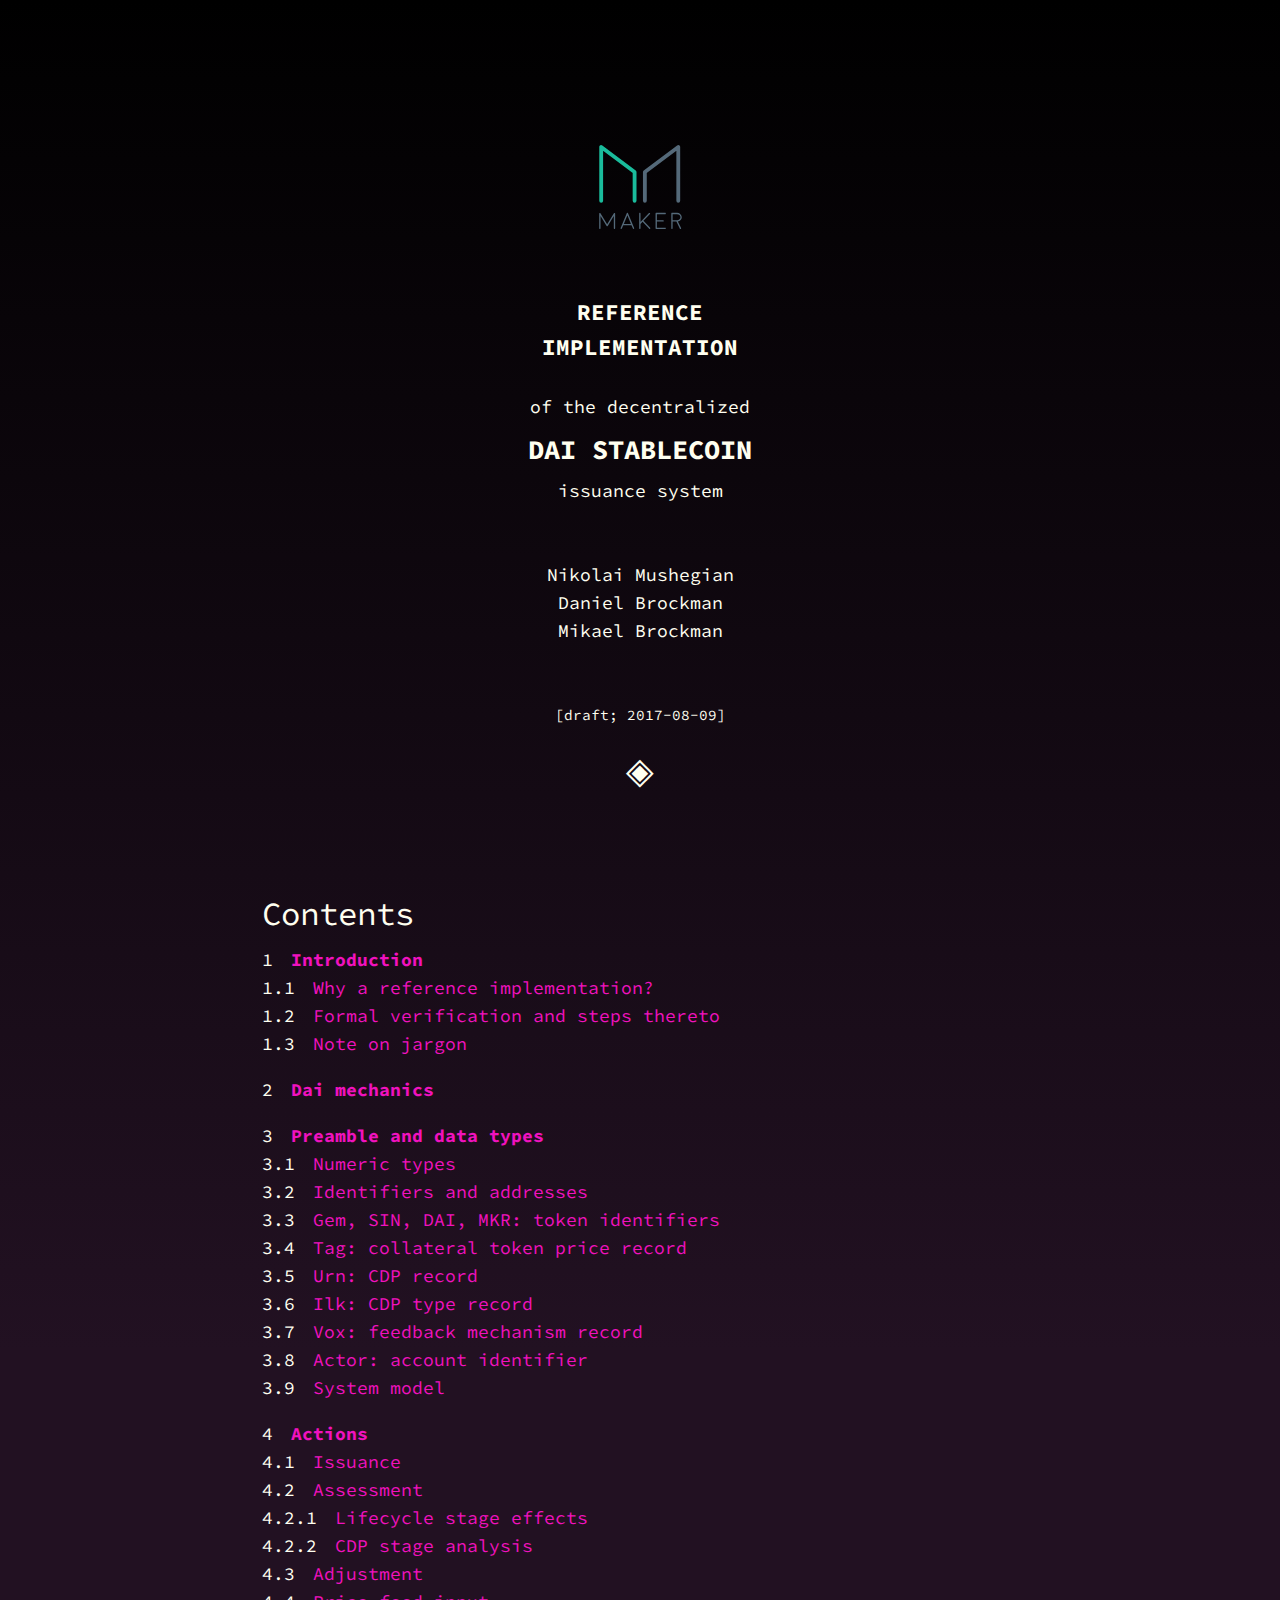
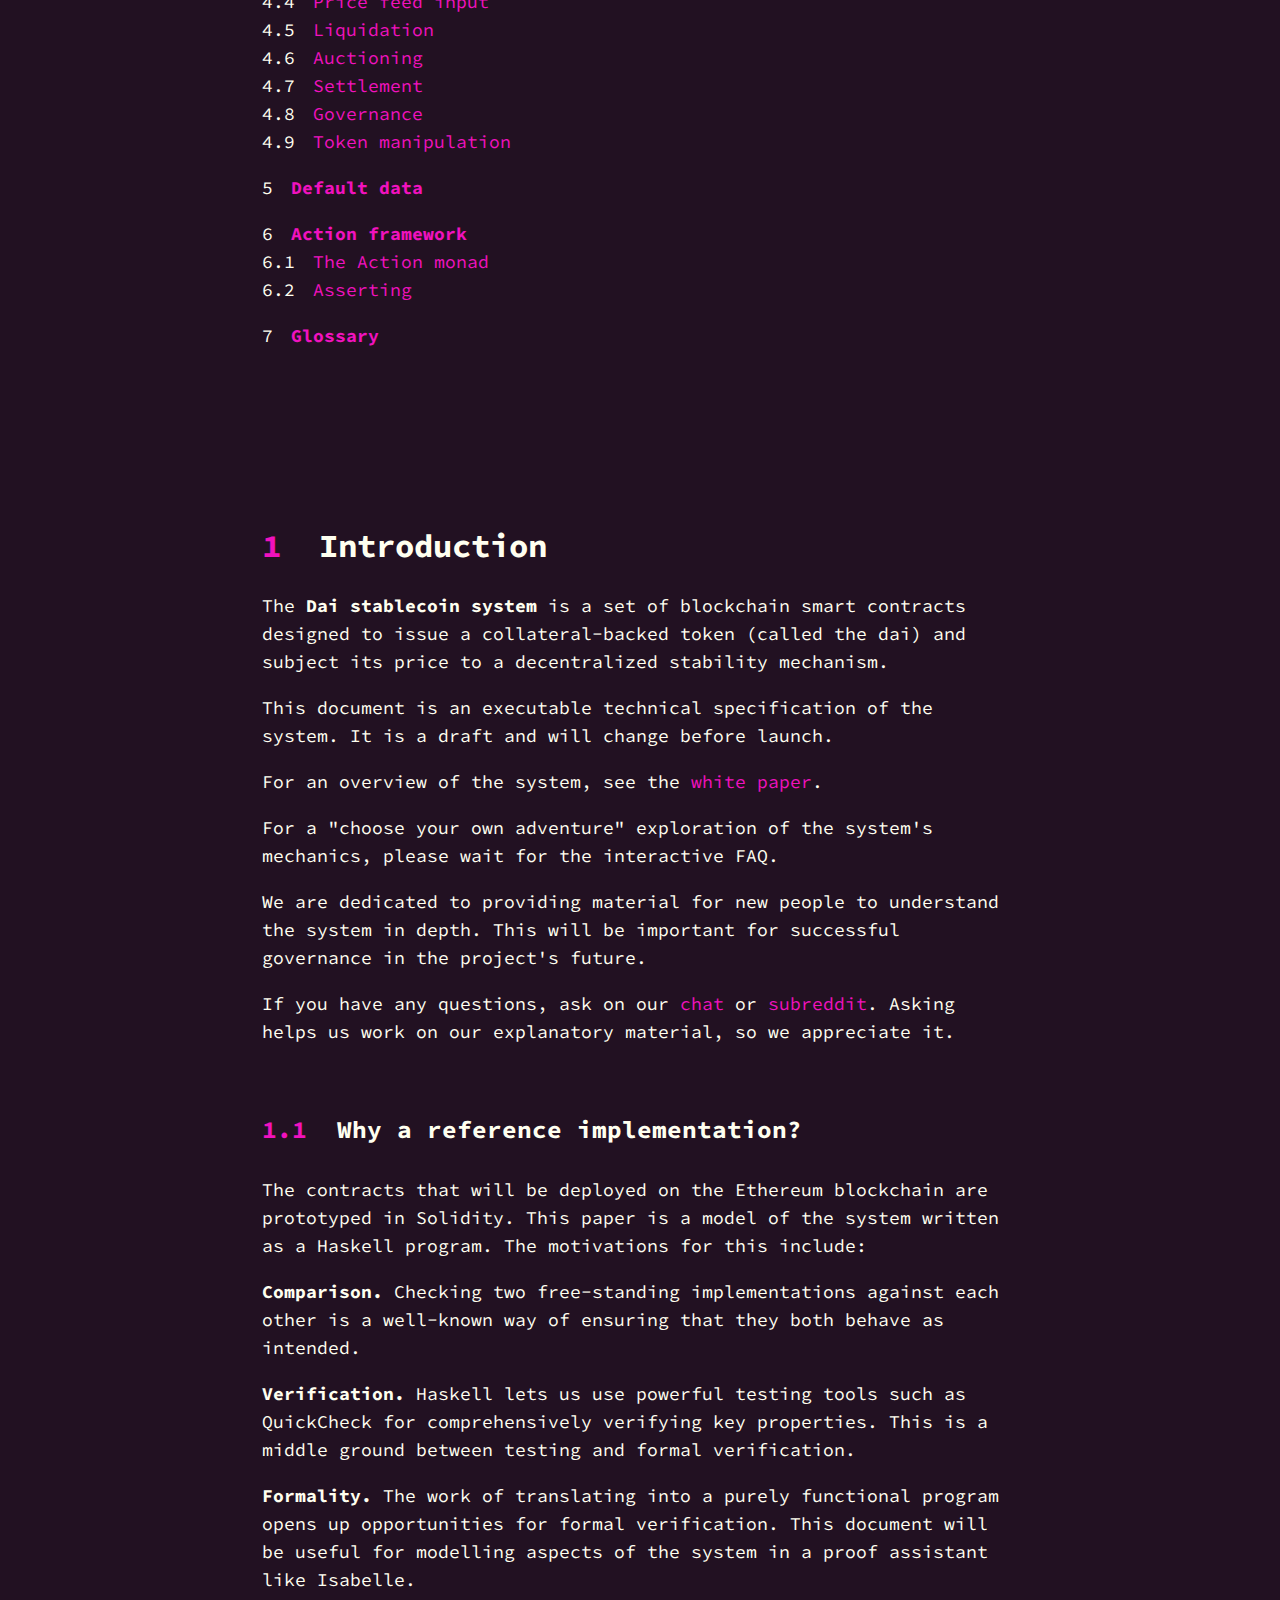
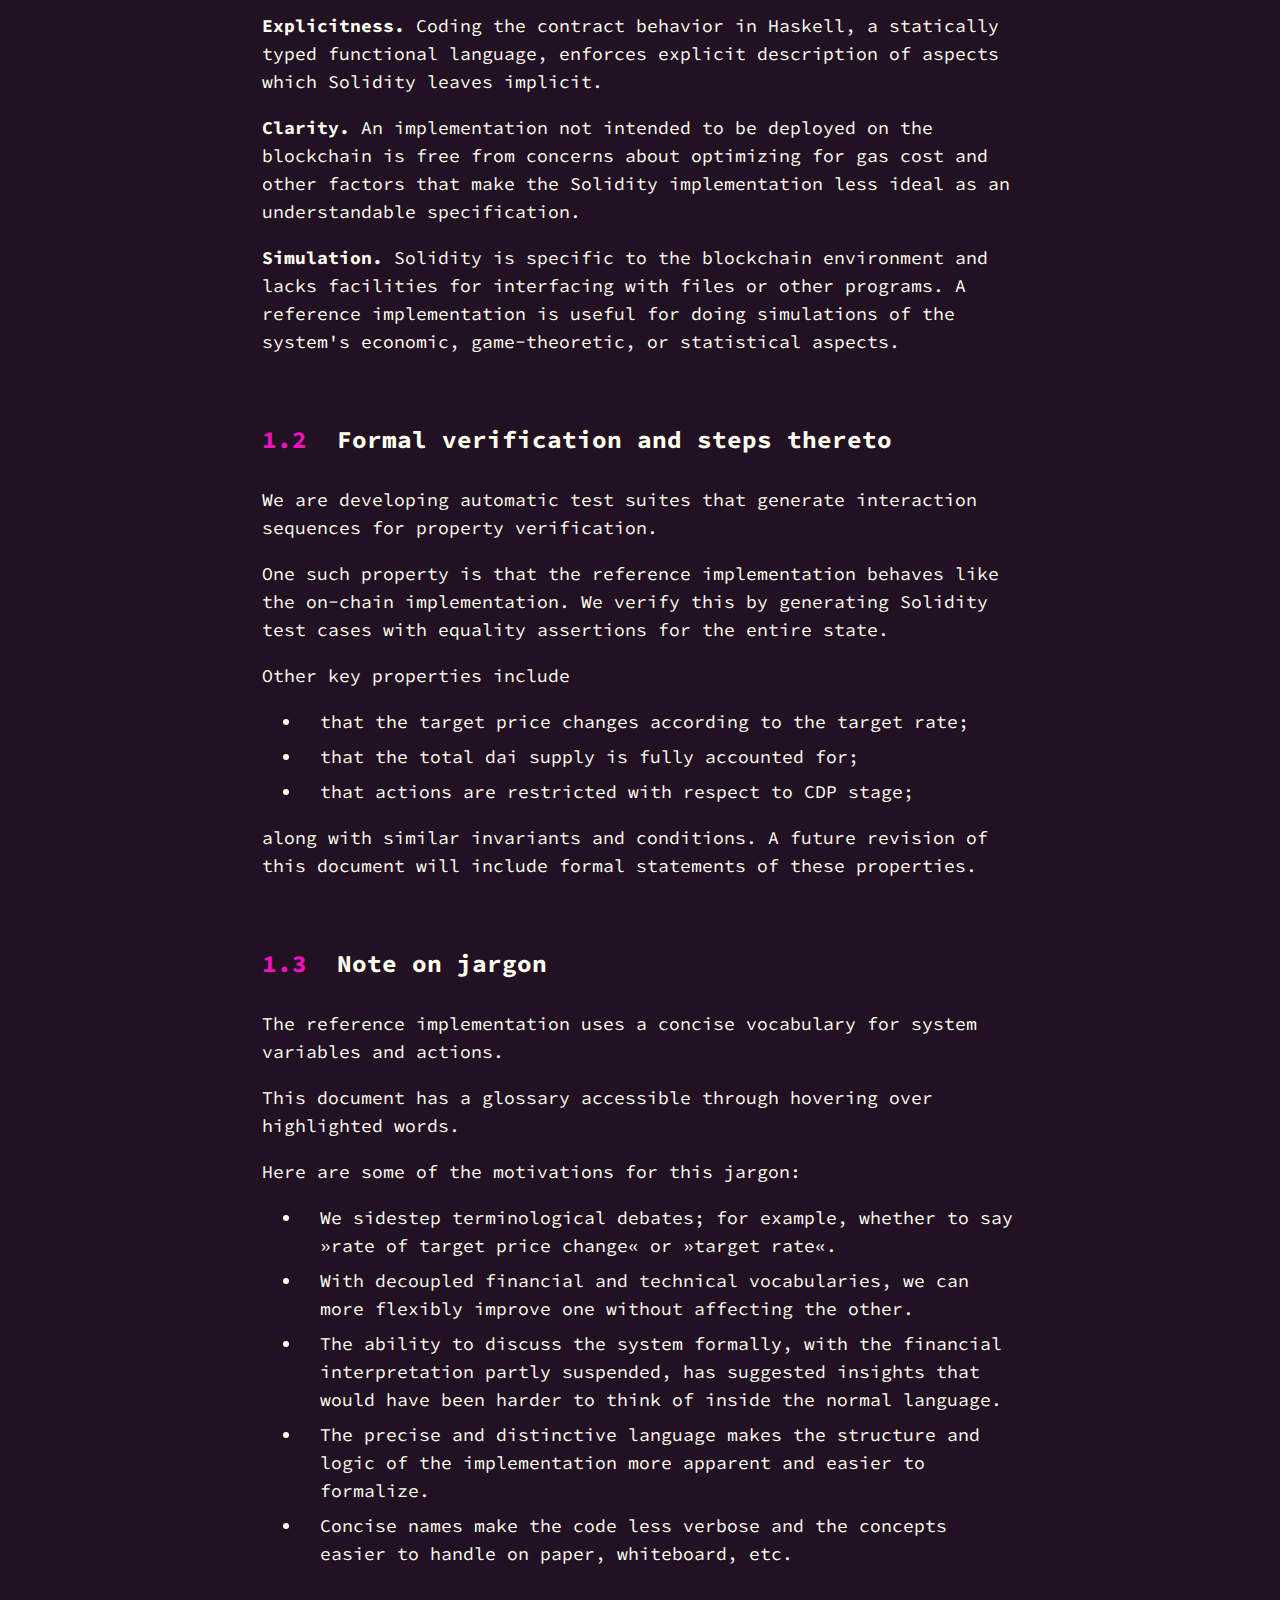
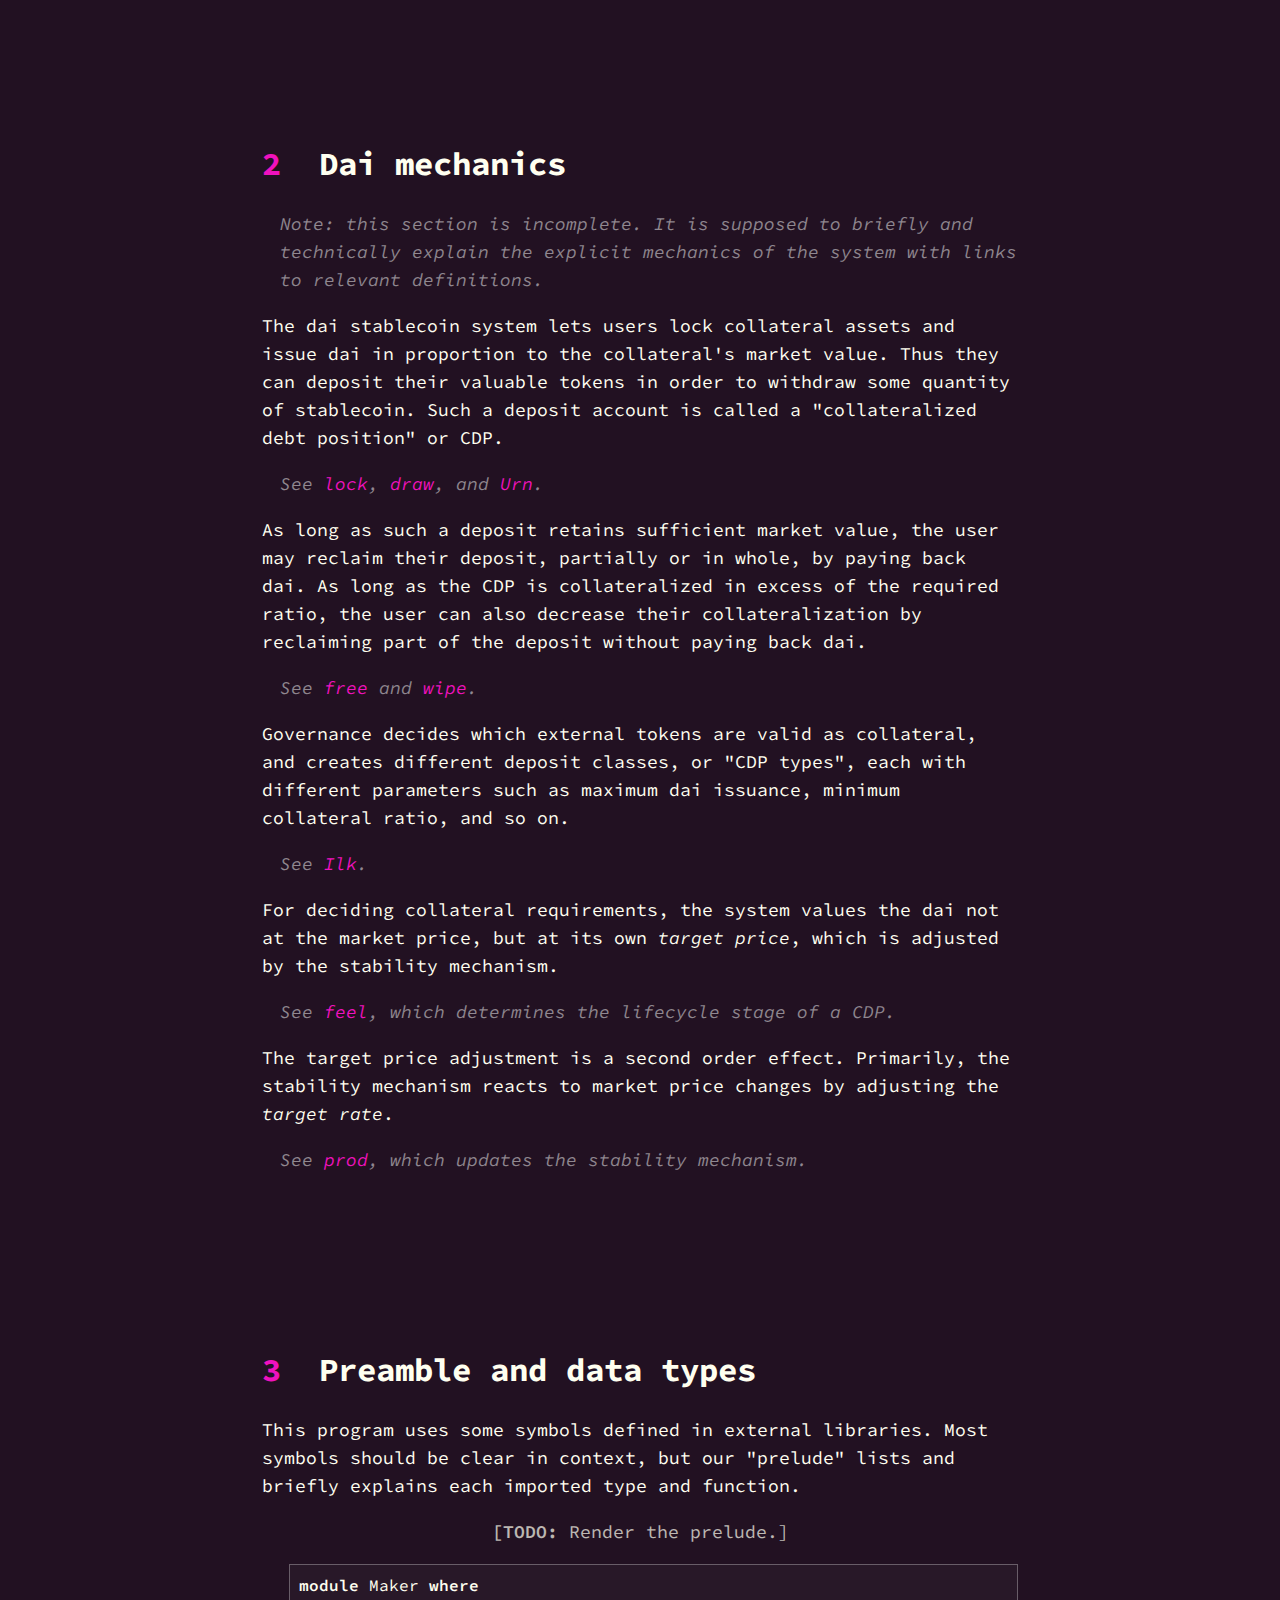
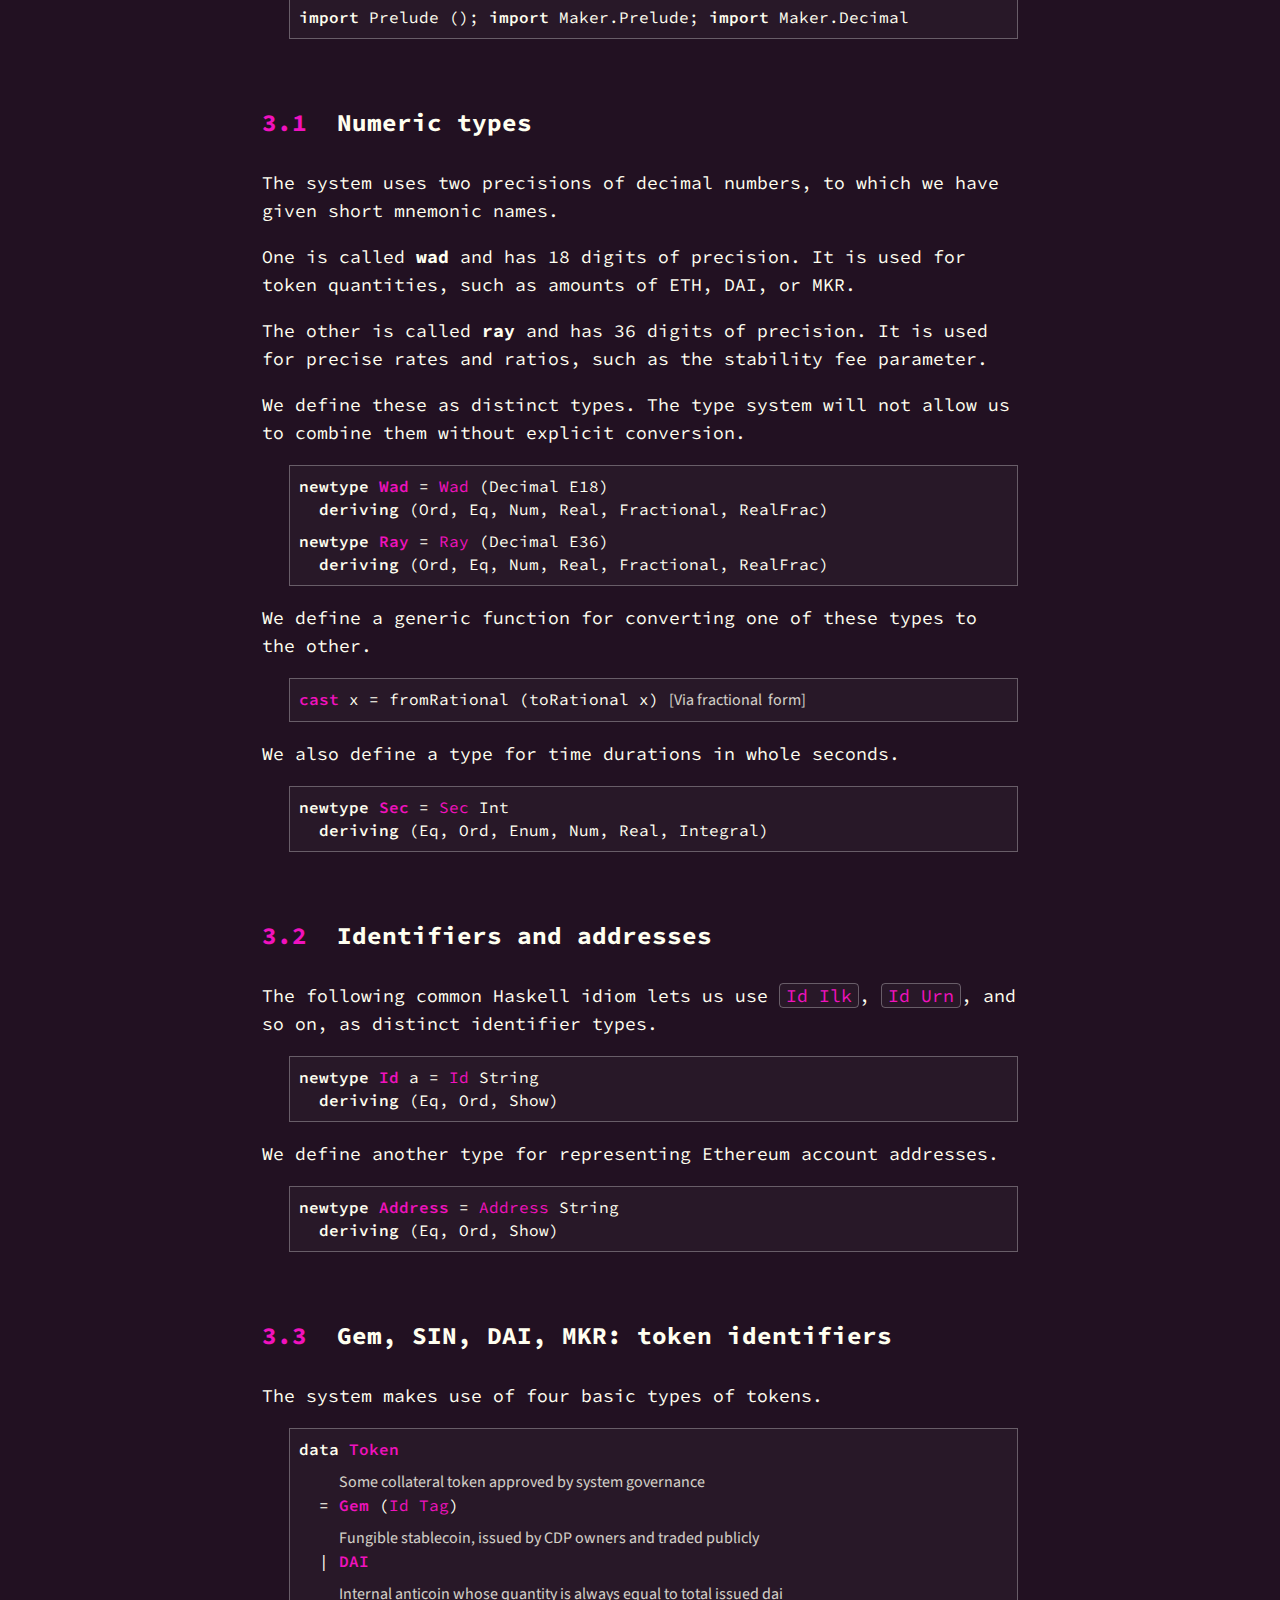
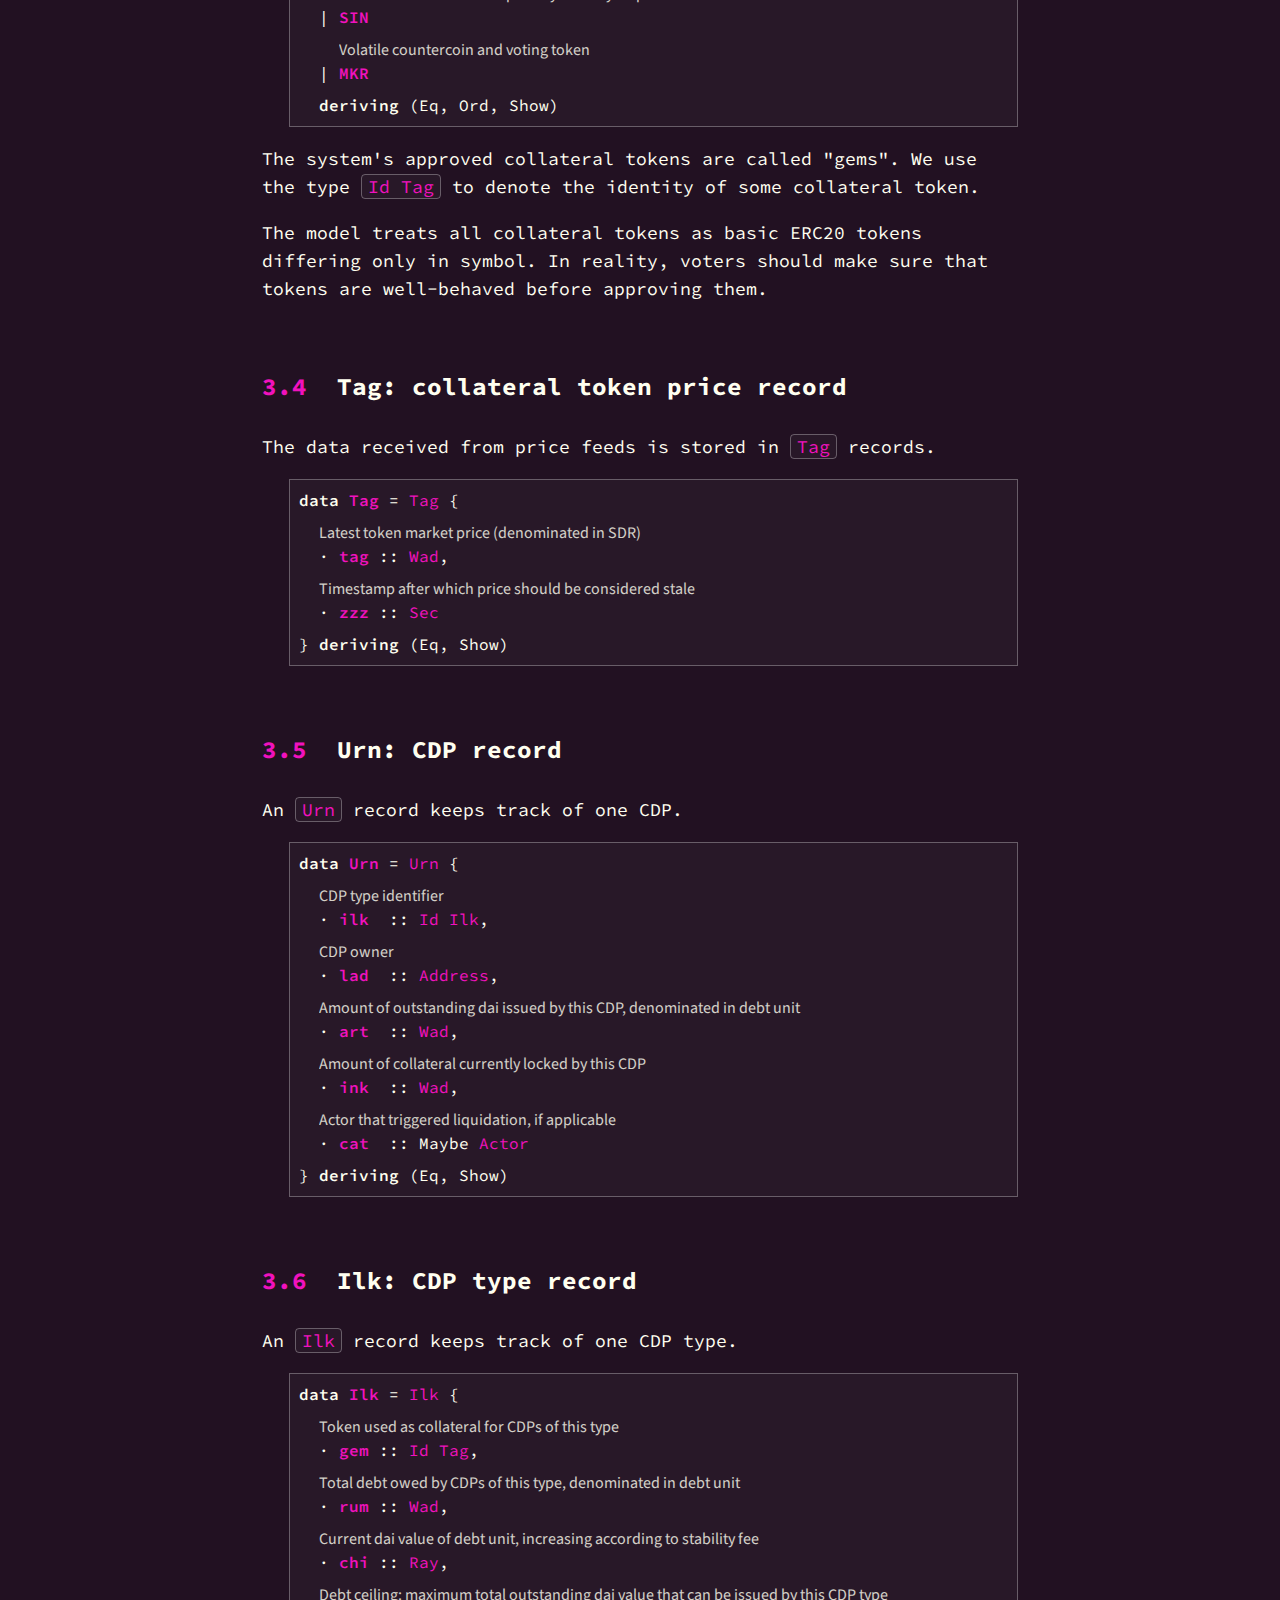
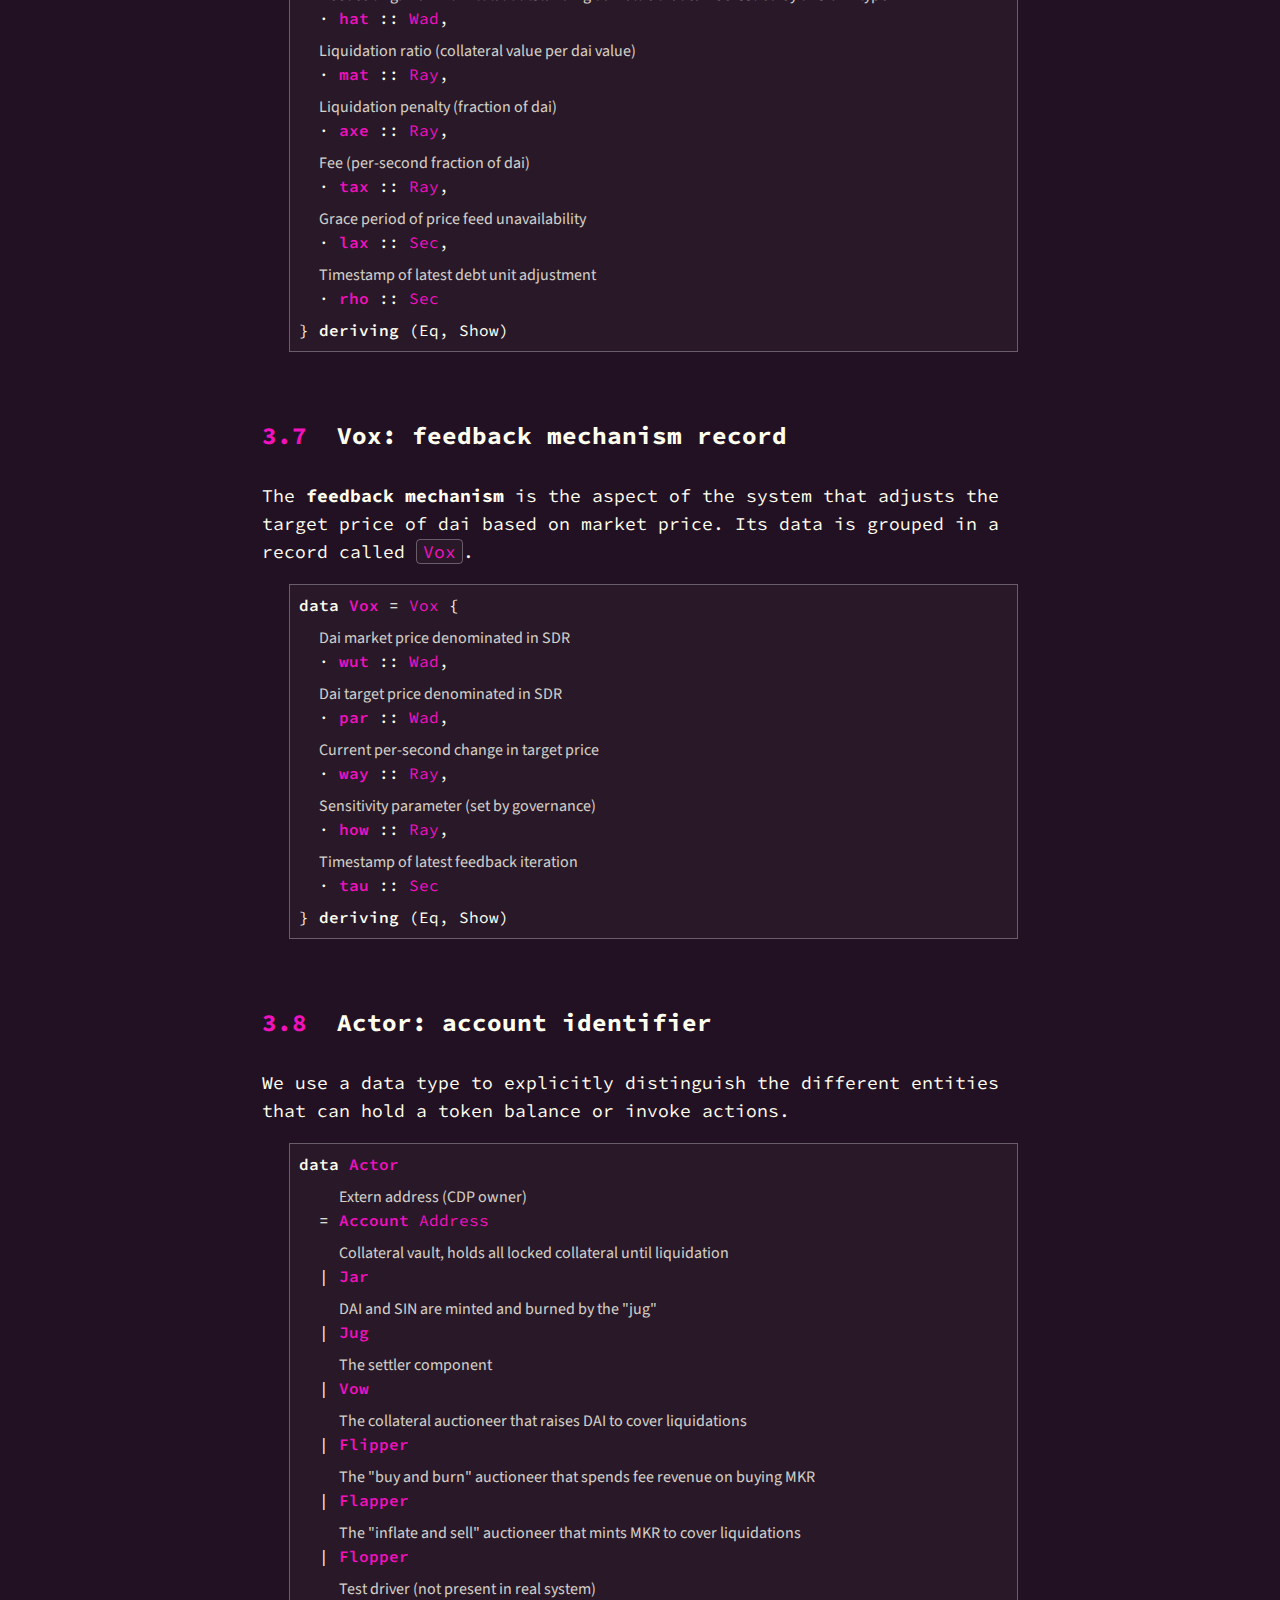
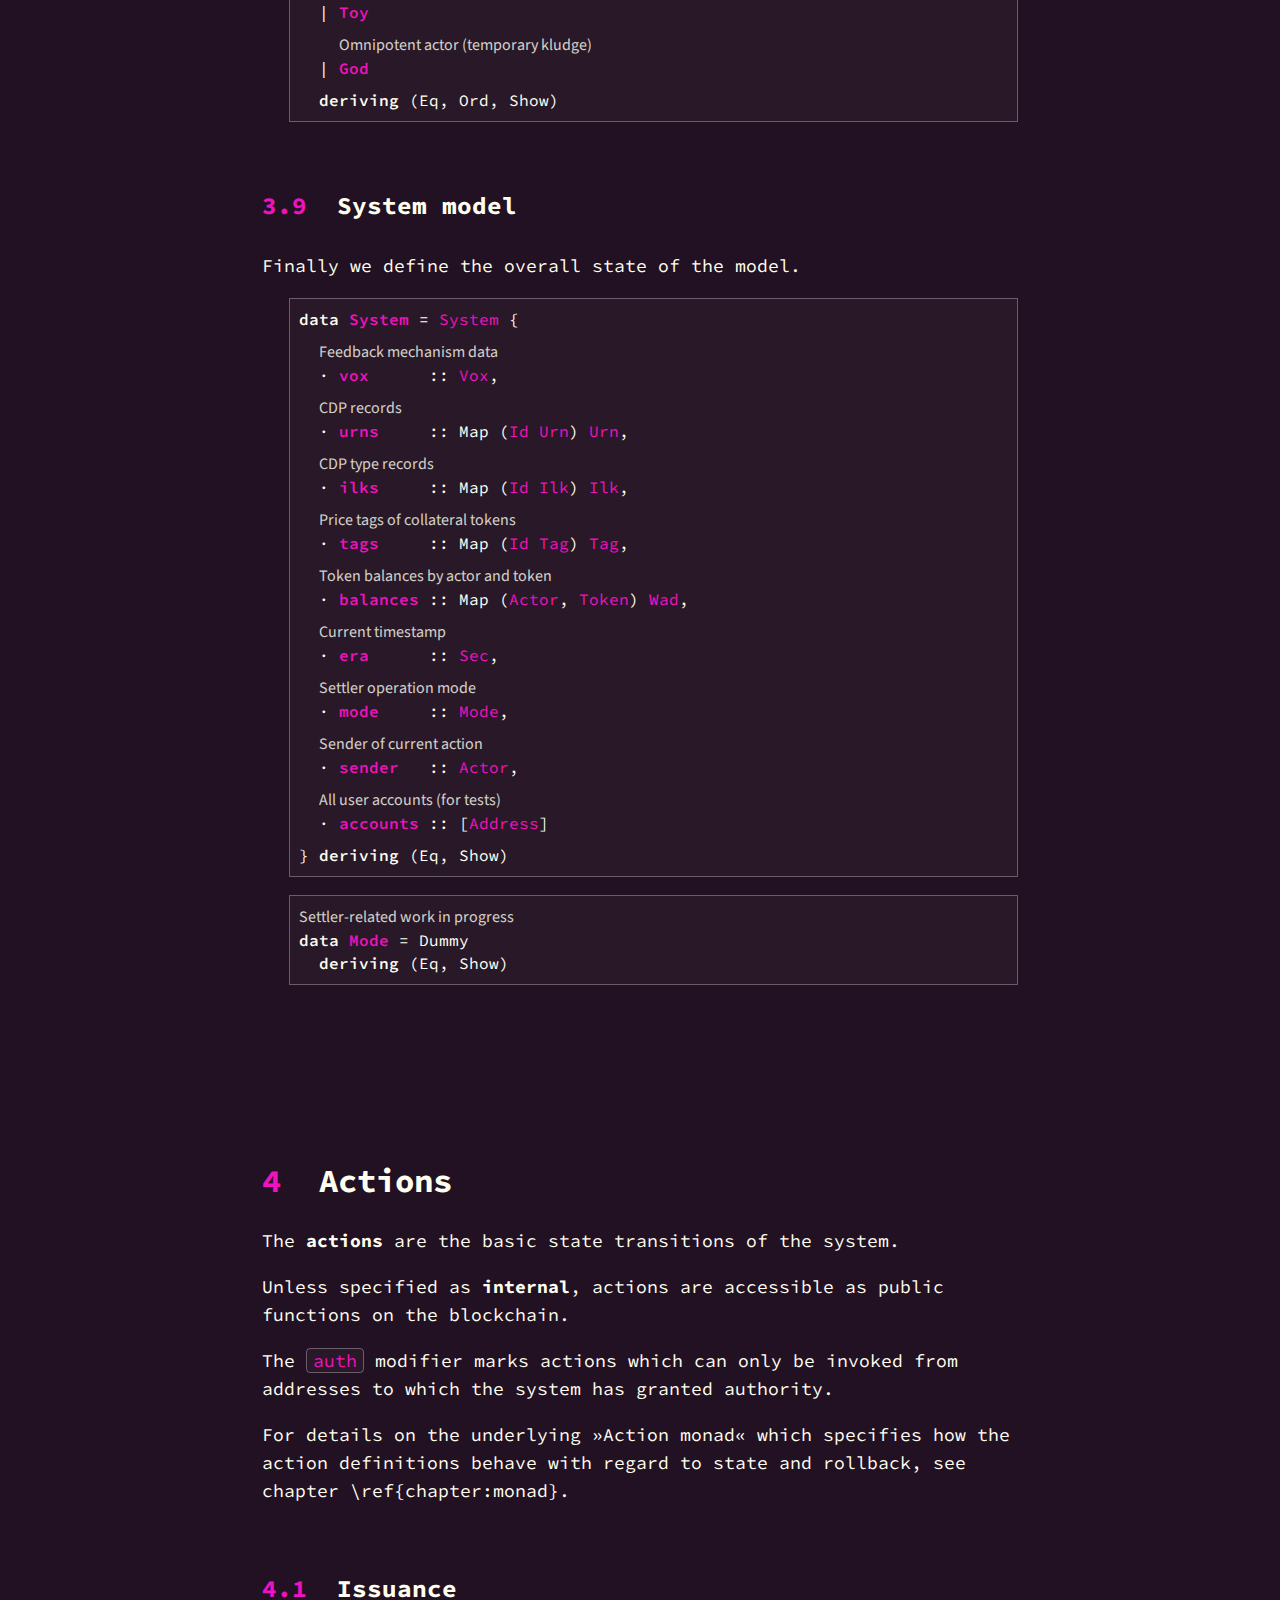
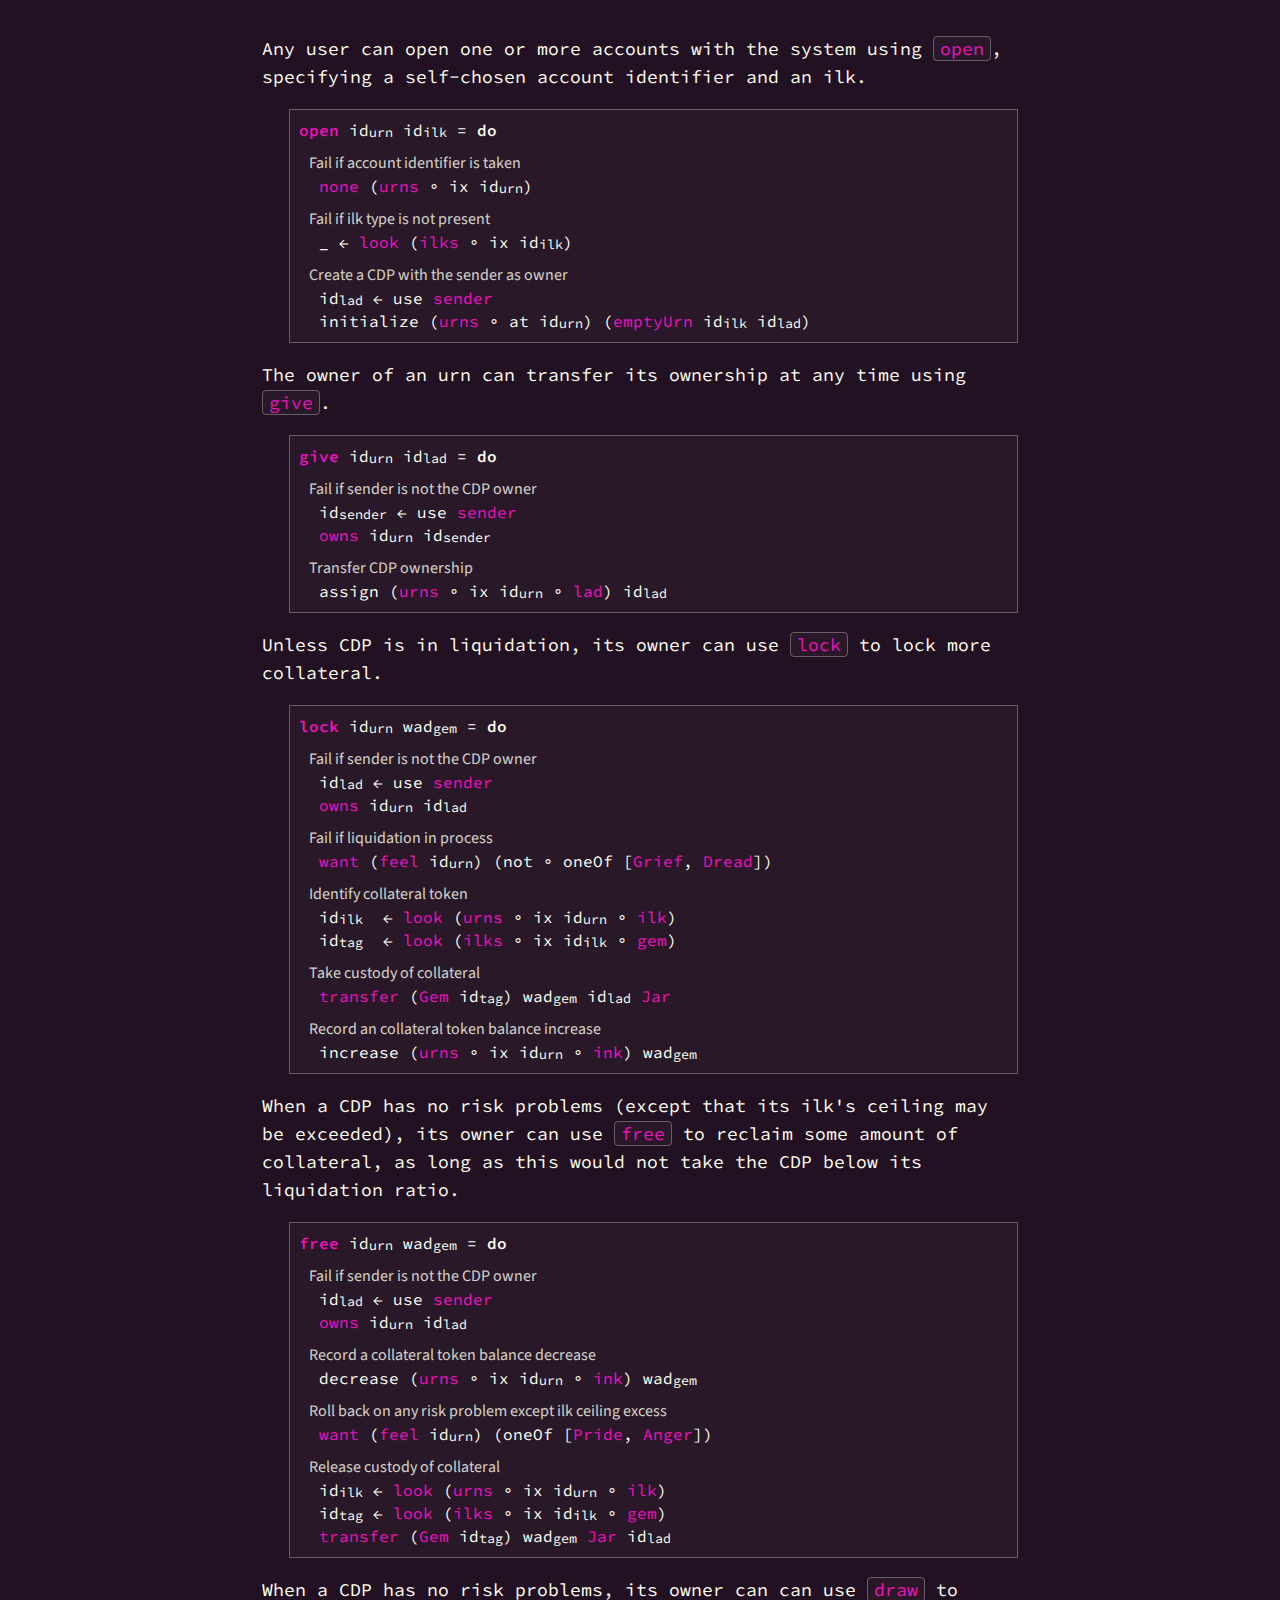
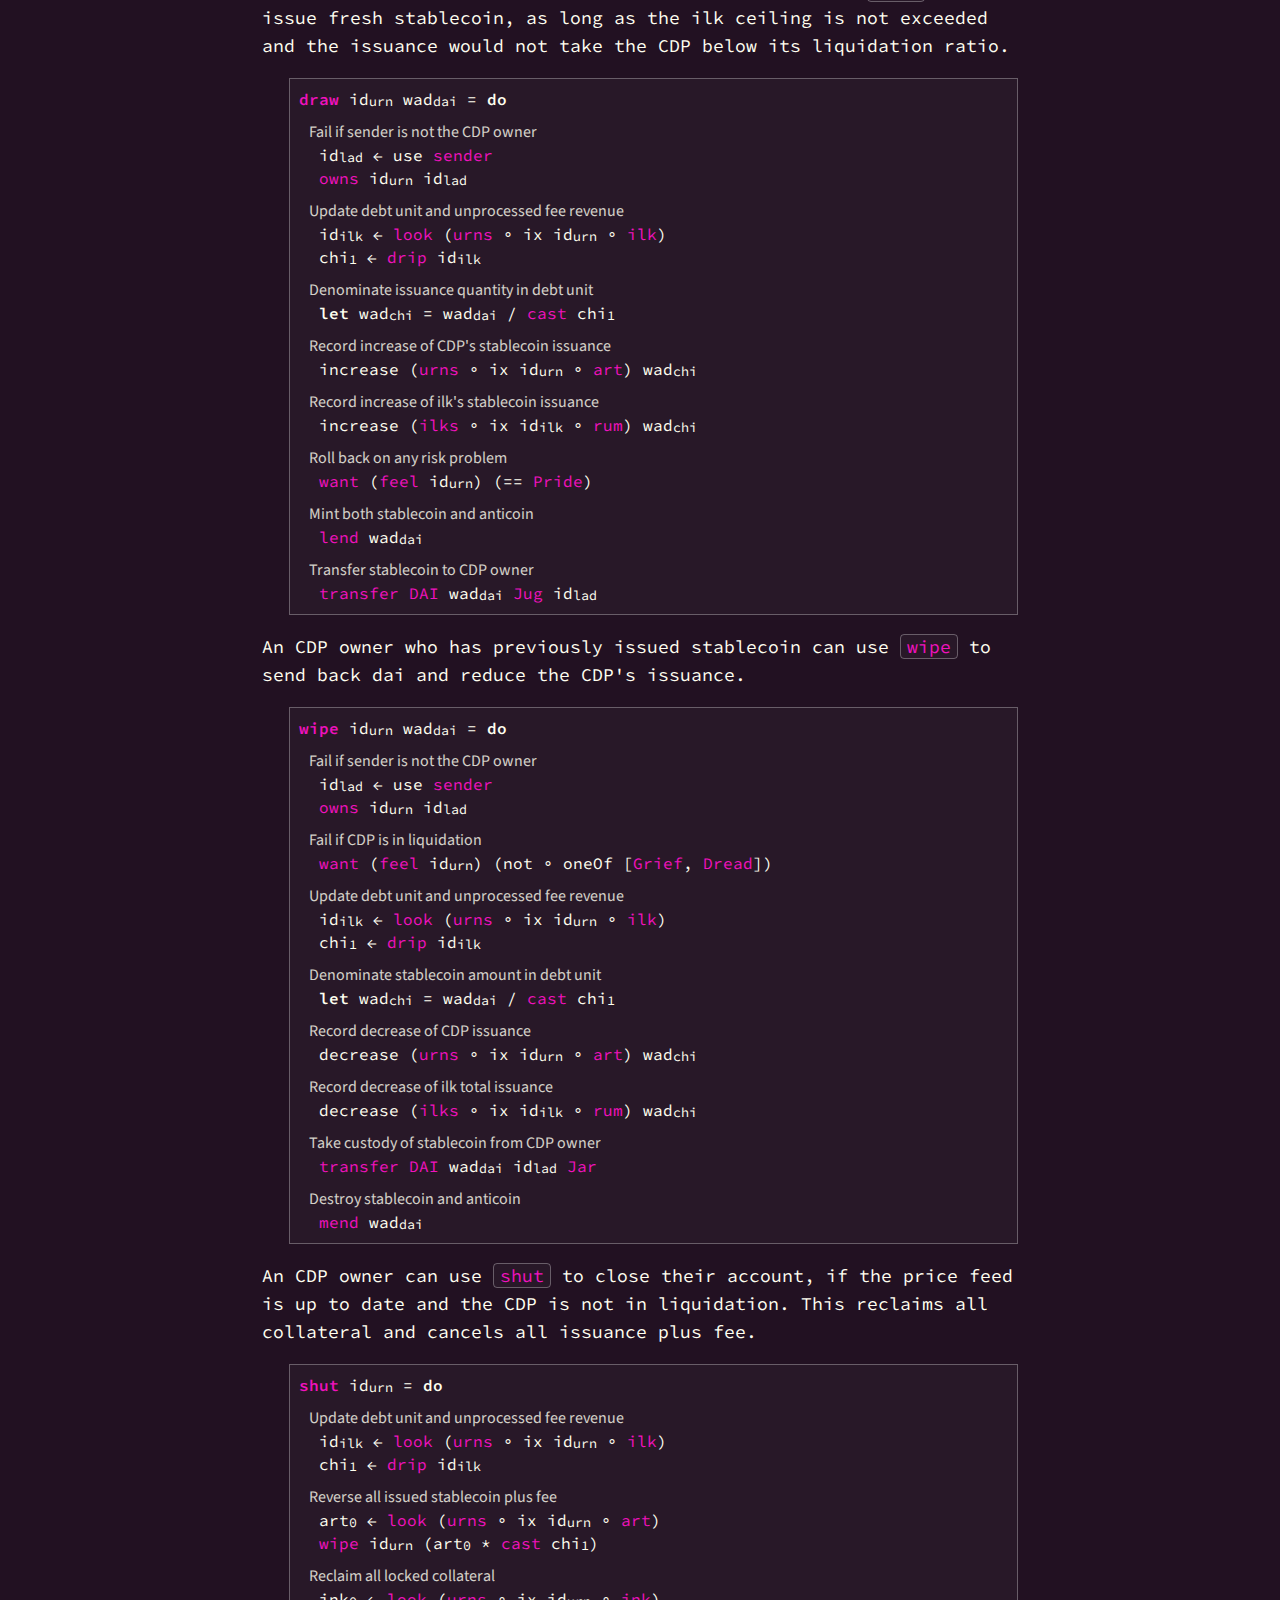
==== commit d4117f9d: "remove vat from glossary" ====
--- a/docs/index.html
+++ b/docs/index.html
@@ -12,7 +12,7 @@
 <p class=x4>DAI STABLECOIN</p>
 <p class=x5>issuance system</p>
 <p class=x6>Nikolai Mushegian<br>Daniel Brockman<br>Mikael Brockman</p>
-<p class=x7>[draft; 2017-07-27]</p>
+<p class=x7>[draft; 2017-08-09]</p>
 <p class=x8>◈</p>
 </center>
 </header>
@@ -106,18 +106,13 @@
 
 <h2>Note on jargon</h2>
 
-<p>The implementation is formulated in terms of a vocabulary of
-concise words like <code>Urn</code>, <code>par</code>, and
-<code>ink</code>.  These words are selected for metaphoric resonance
-and evocative quality.
-
-<p>This document aims to clarify the system's exact behavior, so it
-comes with a glossary that is accessible through hovering over
+<p>The reference implementation uses a concise vocabulary for system
+variables and actions.
+
+<p>This document has a glossary accessible through hovering over
 highlighted words.
 
-<p>Though it requires some initial learning, the jargon aids thinking
-and talking about the structure and mechanics of the system.  Here are
-some of the reasons:
+<p>Here are some of the motivations for this jargon:
 
 <p><ul>
 
@@ -144,13 +139,16 @@
    more apparent
     and easier to formalize.
 
-<li>Concise names make the code less verbose.
+<li>Concise names make the code less verbose
+ and the concepts easier to handle on paper, whiteboard, etc.
 
 </ul>
 
 <h1>Dai mechanics</h1>
 
-<p><aside>Note: this section is far from finished.</aside>
+<p><aside>Note: this section is incomplete. It is supposed to briefly
+and technically explain the explicit mechanics of the system with
+links to relevant definitions.</aside>
 
 <p>The dai stablecoin system lets users lock collateral assets and
 issue dai in proportion to the collateral's market value.  Thus they
@@ -161,11 +159,11 @@
 <aside>See <code>lock</code>, <code>draw</code>, and
 <code>Urn</code>.</aside>
 
-<p>As long as such a deposit retains sufficient value, the user may
-reclaim their deposit, partially or in whole, by paying back dai.
-As long as the deposit is collateralized in excess of the required
-ratio, the user can also reclaim part of their deposit without
-repayment; but this increases their deposit's risk of liquidation.
+<p>As long as such a deposit retains sufficient market value, the user
+may reclaim their deposit, partially or in whole, by paying back dai.
+As long as the CDP is collateralized in excess of the required ratio,
+the user can also decrease their collateralization by reclaiming part
+of the deposit without paying back dai.
 
 <aside>See <code>free</code> and <code>wipe</code>.</aside>
 
@@ -187,7 +185,7 @@
 the stability mechanism reacts to market price changes by adjusting
 the <i>target rate</i>.
 
-<aside>◈ See <code>prod</code>, which updates the stability
+<aside>See <code>prod</code>, which updates the stability
 mechanism.</aside>
 
 
@@ -309,8 +307,8 @@
 </pre>
 <h2>Identifiers and addresses</h2>
 
-<p>The following common Haskell idiom lets us use <code>Id Ilk</code>
-and <code>Id Urn</code> as distinct identifier types.
+<p>The following common Haskell idiom lets us use <code>Id Ilk</code>,
+<code>Id Urn</code>, and so on, as distinct identifier types.
 
 <pre>
 newtype Id a = Id String
@@ -559,7 +557,6 @@
 deriving instance Generic Ilk
 deriving instance Generic Urn
 deriving instance Generic Vox
-deriving instance Generic Vat
 deriving instance Generic System
 deriving instance Generic Mode
 </pre>
@@ -609,7 +606,7 @@
 
 <pre>
 makeLenses ''Tag  ; makeLenses ''Ilk
-makeLenses ''Urn    ; makeLenses ''Vox  ; makeLenses ''Vat
+makeLenses ''Urn    ; makeLenses ''Vox
 makeLenses ''System
 </pre>
 <pre>
@@ -617,59 +614,6 @@
 </pre>
 -->
 
-<h2>Default data</h2>
-
-<pre>
-defaultIlk :: Id Tag -&gt; Ilk
-defaultIlk id_tag = Ilk {
-  _gem = id_tag,
-  _axe = Ray 1,
-  _mat = Ray 1,
-  _tax = Ray 1,
-  _hat = Wad 0,
-  _lax = Sec 0,
-  _chi = Ray 1,
-  _rum = Wad 0,
-  _rho = Sec 0
-}
-</pre>
-<pre>
-emptyUrn :: Id Ilk -&gt; Actor -&gt; Urn
-emptyUrn id_ilk id_lad = Urn {
-  _cat = Nothing,
-  _lad = id_lad,
-  _ilk = id_ilk,
-  _art = Wad 0,
-  _ink = Wad 0
-}
-</pre>
-<pre>
-initialTag :: Tag
-initialTag = Tag {
-  _tag = Wad 0,
-  _zzz = 0
-}
-</pre>
-<pre>
-initialSystem :: Ray -&gt; System
-initialSystem how0 = System {
-  _balances = empty,
-  _ilks     = empty,
-  _urns     = empty,
-  _tags     = empty,
-  _era      = 0,
-  _sender   = God,
-  _accounts = mempty,
-  _mode     = Dummy,
-  _vox      = Vox {
-    _tau = 0,
-    _wut = Wad 1,
-    _par = Wad 1,
-    _how = how0,
-    _way = Ray 1
-  }
-}
-</pre>
 <h1>Actions</h1>
 
 <p>The <em>actions</em> are the basic state transitions of the system.
@@ -684,6 +628,173 @@
 specifies how the action definitions behave with regard to state and
 rollback, see chapter&nbsp;\ref{chapter:monad}.
 
+
+<h2>Issuance</h2>
+
+<p>Any user can open one or more accounts with the system using
+<code>open</code>, specifying a self-chosen account identifier and
+an ilk.
+
+<pre>
+open id_urn id_ilk = do
+
+ -- Fail if account identifier is taken
+  none (urns . ix id_urn)
+
+ -- Fail if ilk type is not present
+  _ &lt;- look (ilks . ix id_ilk)
+
+ -- Create a CDP with the sender as owner
+  id_lad &lt;- use sender
+  initialize (urns . at id_urn) (emptyUrn id_ilk id_lad)
+</pre>
+<p>The owner of an urn can transfer its ownership at any time using
+<code>give</code>.
+
+<pre>
+give id_urn id_lad = do
+
+ -- Fail if sender is not the CDP owner
+  id_sender &lt;- use sender
+  owns id_urn id_sender
+
+ -- Transfer CDP ownership
+  assign (urns . ix id_urn . lad) id_lad
+</pre>
+<p>Unless CDP is in liquidation, its owner can use <code>lock</code> to
+lock more collateral.
+
+<pre>
+lock id_urn wad_gem = do
+
+ -- Fail if sender is not the CDP owner
+  id_lad &lt;- use sender
+  owns id_urn id_lad
+
+ -- Fail if liquidation in process
+  want (feel id_urn) (not . oneOf [Grief, Dread])
+
+ -- Identify collateral token
+  id_ilk  &lt;- look (urns . ix id_urn . ilk)
+  id_tag  &lt;- look (ilks . ix id_ilk . gem)
+
+ -- Take custody of collateral
+  transfer (Gem id_tag) wad_gem id_lad Jar
+
+ -- Record an collateral token balance increase
+  increase (urns . ix id_urn . ink) wad_gem
+</pre>
+<p>When a CDP has no risk problems (except that its ilk's ceiling may
+be exceeded), its owner can use <code>free</code> to reclaim some
+amount of collateral, as long as this would not take the CDP below its
+liquidation ratio.
+
+<pre>
+free id_urn wad_gem = do
+
+ -- Fail if sender is not the CDP owner
+  id_lad &lt;- use sender
+  owns id_urn id_lad
+
+ -- Record a collateral token balance decrease
+  decrease (urns . ix id_urn . ink) wad_gem
+
+ -- Roll back on any risk problem except ilk ceiling excess
+  want (feel id_urn) (oneOf [Pride, Anger])
+
+ -- Release custody of collateral
+  id_ilk &lt;- look (urns . ix id_urn . ilk)
+  id_tag &lt;- look (ilks . ix id_ilk . gem)
+  transfer (Gem id_tag) wad_gem Jar id_lad
+</pre>
+<p>When a CDP has no risk problems, its owner can can use
+<code>draw</code> to issue fresh stablecoin, as long as the ilk
+ceiling is not exceeded and the issuance would not take the CDP below
+its liquidation ratio.
+
+<pre>
+draw id_urn wad_dai = do
+
+ -- Fail if sender is not the CDP owner
+  id_lad &lt;- use sender
+  owns id_urn id_lad
+
+ -- Update debt unit and unprocessed fee revenue
+  id_ilk &lt;- look (urns . ix id_urn . ilk)
+  chi1 &lt;- drip id_ilk
+
+ -- Denominate issuance quantity in debt unit
+  let wad_chi = wad_dai / cast chi1
+
+ -- Record increase of CDP's stablecoin issuance
+  increase (urns . ix id_urn . art) wad_chi
+
+ -- Record increase of ilk's stablecoin issuance
+  increase (ilks . ix id_ilk . rum) wad_chi
+
+ -- Roll back on any risk problem
+  want (feel id_urn) (== Pride)
+
+ -- Mint both stablecoin and anticoin
+  lend wad_dai
+
+ -- Transfer stablecoin to CDP owner
+  transfer DAI wad_dai Jug id_lad
+</pre>
+<p>An CDP owner who has previously issued stablecoin can use
+<code>wipe</code> to send back dai and reduce the CDP's issuance.
+
+<pre>
+wipe id_urn wad_dai = do
+
+ -- Fail if sender is not the CDP owner
+  id_lad &lt;- use sender
+  owns id_urn id_lad
+
+ -- Fail if CDP is in liquidation
+  want (feel id_urn) (not . oneOf [Grief, Dread])
+
+ -- Update debt unit and unprocessed fee revenue
+  id_ilk &lt;- look (urns . ix id_urn . ilk)
+  chi1 &lt;- drip id_ilk
+
+ -- Denominate stablecoin amount in debt unit
+  let wad_chi = wad_dai / cast chi1
+
+ -- Record decrease of CDP issuance
+  decrease (urns . ix id_urn . art) wad_chi
+
+ -- Record decrease of ilk total issuance
+  decrease (ilks . ix id_ilk . rum) wad_chi
+
+ -- Take custody of stablecoin from CDP owner
+  transfer DAI wad_dai id_lad Jar
+
+ -- Destroy stablecoin and anticoin
+  mend wad_dai
+</pre>
+<p>An CDP owner can use <code>shut</code> to close their account, if
+the price feed is up to date and the CDP is not in liquidation.
+This reclaims all collateral and cancels all issuance plus fee.
+
+<pre>
+shut id_urn = do
+
+ -- Update debt unit and unprocessed fee revenue
+  id_ilk &lt;- look (urns . ix id_urn . ilk)
+  chi1 &lt;- drip id_ilk
+
+ -- Reverse all issued stablecoin plus fee
+  art0 &lt;- look (urns . ix id_urn . art)
+  wipe id_urn (art0 * cast chi1)
+
+ -- Reclaim all locked collateral
+  ink0 &lt;- look (urns . ix id_urn . ink)
+  free id_urn ink0
+
+ -- Nullify CDP record
+  assign (urns . at id_urn) Nothing
+</pre>
 <h2>Assessment</h2>
 
 <p>We define six stages of a CDP's lifecycle.
@@ -724,8 +835,8 @@
 prohibited in each stage of the CDP lifecycle.</p>
 
 <figure><div>
-   risk unchanged          risk increasing
-       ╭┈┈┈┈╮               ╭┈┈┈┈┈┈┈┈┈╮
+                        decrease collateral
+                           ╭┈┈┈┈┈┈┈┈┈╮
         <code>give shut lock wipe free draw bite grab plop</code>
 <code>Pride</code>    ■    ■    ■    ■    ■    ■
 <code>Anger</code>    ■    ■    ■    ■    ■
@@ -735,8 +846,24 @@
 <code>Dread</code>    ■                                       ■
         <code>give shut lock wipe free draw bite grab plop</code>
              ╰┈┈┈┈┈┈┈┈┈┈┈┈┈╯           ╰┈┈┈┈┈┈┈┈┈┈┈┈┈╯
-              risk decreasing         risk unwinding
+           increase collateral          liquidation
 </div></figure>
+
+Some implications:
+
+<ul>
+
+<li>Collateral-increasing actions are allowed until <code>Grief</code>.
+
+<li>To <code>draw</code> is only allowed during <code>Pride</code>, while
+<code>free</code> is also allowed during <code>Anger</code>.
+
+<li>To <code>give</code> is allowed at any time, including
+during liquidation.
+
+<li>Each of the liquidation actions corresponds to its own stage.
+
+</ul>
 
 <h3>CDP stage analysis</h3>
 
@@ -746,34 +873,30 @@
 <pre>
 analyze era0 par0 urn0 ilk0 tag0 =
 
-  if | has cat urn0 &amp;&amp; view ink urn0 == 0 --!
-        -&gt; Dread
-     | has cat urn0 --!
-        -&gt; Grief
-     | pro &lt; min --!
-        -&gt; Panic
-     | view zzz tag0 + view lax ilk0 &lt; era0 --!
-        -&gt; Panic
-     | view zzz tag0 &lt; era0 --!
-        -&gt; Worry
-     | cap &gt; view hat ilk0 --!
-        -&gt; Anger
-     | otherwise --!
-        -&gt; Pride
-
-  where
+  let
 
    -- Value of urn's locked collateral in SDR:
     pro = view ink urn0 * view tag tag0
 
-   -- Ilk's total stablecoin issuance in DAI:
-    cap = view rum ilk0 * cast (view chi ilk0)
-
-   -- Urn's stablecoin issuance denominated in SDR:
+   -- CDP's issuance denominated in SDR:
     con = view art urn0 * cast (view chi ilk0) * par0
 
    -- Required collateral value as per liquidation ratio:
     min = con * cast (view mat ilk0)
+
+   -- CDP type's total DAI issuance:
+    cap = view rum ilk0 * cast (view chi ilk0)
+
+  in if
+
+    -- Cases checked in order:
+    | has cat urn0 &amp;&amp; view ink urn0 == 0    -&gt; Dread
+    | has cat urn0                          -&gt; Grief
+    | pro &lt; min                             -&gt; Panic
+    | view zzz tag0 + view lax ilk0 &lt; era0  -&gt; Panic
+    | view zzz tag0 &lt; era0                  -&gt; Worry
+    | cap &gt; view hat ilk0                   -&gt; Anger
+    | otherwise                             -&gt; Pride
 </pre>
 <!--
 \newcommand{\yah}{\faHandPeaceO}
@@ -840,172 +963,6 @@
 already risky, and to freeze stablecoin and collateral during
 liquidation.
 
-<h2>Issuance</h2>
-
-<p>Any user can open one or more accounts with the system using
-<code>open</code>, specifying a self-chosen account identifier and
-an ilk.
-
-<pre>
-open id_urn id_ilk = do
-
- -- Fail if account identifier is taken
-  none (urns . ix id_urn)
-
- -- Fail if ilk type is not present
-  _ &lt;- look (ilks . ix id_ilk)
-
- -- Create a CDP with the sender as owner
-  id_lad &lt;- use sender
-  initialize (urns . at id_urn) (emptyUrn id_ilk id_lad)
-</pre>
-<p>The owner of an urn can transfer its ownership at any time using
-<code>give</code>.
-
-<pre>
-give id_urn id_lad = do
-
- -- Fail if sender is not the CDP owner
-  id_sender &lt;- use sender
-  owns id_urn id_sender
-
- -- Transfer CDP ownership
-  assign (urns . ix id_urn . lad) id_lad
-</pre>
-<p>Unless CDP is in liquidation, its owner can use <code>lock</code> to
-lock more collateral.
-
-<pre>
-lock id_urn wad_gem = do
-
- -- Fail if sender is not the CDP owner
-  id_lad &lt;- use sender
-  owns id_urn id_lad
-
- -- Fail if liquidation in process
-  want (feel id_urn) (not . oneOf [Grief, Dread])
-
- -- Identify collateral token
-  id_ilk  &lt;- look (urns . ix id_urn . ilk)
-  id_tag  &lt;- look (ilks . ix id_ilk . gem)
-
- -- Take custody of collateral
-  transfer (Gem id_tag) wad_gem id_lad Jar
-
- -- Record an collateral token balance increase
-  increase (urns . ix id_urn . ink) wad_gem
-</pre>
-<p>When a CDP has no risk problems (except that its ilk's ceiling may
-be exceeded), its owner can use <code>free</code> to reclaim some
-amount of collateral, as long as this would not take the CDP below its
-liquidation ratio.
-
-<pre>
-free id_urn wad_gem = do
-
- -- Fail if sender is not the CDP owner
-  id_lad &lt;- use sender
-  owns id_urn id_lad
-
- -- Record a collateral token balance decrease
-  decrease (urns . ix id_urn . ink) wad_gem
-
- -- Roll back on any risk problem except ilk ceiling excess
-  want (feel id_urn) (oneOf [Pride, Anger])
-
- -- Release custody of collateral
-  id_ilk &lt;- look (urns . ix id_urn . ilk)
-  id_tag &lt;- look (ilks . ix id_ilk . gem)
-  transfer (Gem id_tag) wad_gem Jar id_lad
-</pre>
-<p>When a CDP has no risk problems, its owner can can use
-<code>draw</code> to issue fresh stablecoin, as long as the ilk
-ceiling is not exceeded and the issuance would not take the CDP below
-its liquidation ratio.
-
-<pre>
-draw id_urn wad_dai = do
-
- -- Fail if sender is not the CDP owner
-  id_lad &lt;- use sender
-  owns id_urn id_lad
-
- -- Update debt unit and unprocessed fee revenue
-  id_ilk &lt;- look (urns . ix id_urn . ilk)
-  chi1 &lt;- drip id_ilk
-
- -- Denominate issuance quantity in debt unit
-  let wad_chi = wad_dai / cast chi1
-
- -- Record increase of CDP's stablecoin issuance
-  increase (urns . ix id_urn . art) wad_chi
-
- -- Record increase of ilk's stablecoin issuance
-  increase (ilks . ix id_ilk . rum) wad_chi
-
- -- Roll back on any risk problem
-  want (feel id_urn) (== Pride)
-
- -- Mint both stablecoin and anticoin
-  lend wad_dai
-
- -- Transfer stablecoin to CDP owner
-  transfer DAI wad_dai Jug id_lad
-</pre>
-<p>An CDP owner who has previously issued stablecoin can use
-<code>wipe</code> to send back dai and reduce the CDP's issuance.
-
-<pre>
-wipe id_urn wad_dai = do
-
- -- Fail if sender is not the CDP owner
-  id_lad &lt;- use sender
-  owns id_urn id_lad
-
- -- Fail if CDP is in liquidation
-  want (feel id_urn) (not . oneOf [Grief, Dread])
-
- -- Update debt unit and unprocessed fee revenue
-  id_ilk &lt;- look (urns . ix id_urn . ilk)
-  chi1 &lt;- drip id_ilk
-
- -- Denominate stablecoin amount in debt unit
-  let wad_chi = wad_dai / cast chi1
-
- -- Record decrease of CDP issuance
-  decrease (urns . ix id_urn . art) wad_chi
-
- -- Record decrease of ilk total issuance
-  decrease (ilks . ix id_ilk . rum) wad_chi
-
- -- Take custody of stablecoin from CDP owner
-  transfer DAI wad_dai id_lad Jar
-
- -- Destroy stablecoin and anticoin
-  mend wad_dai
-</pre>
-<p>An CDP owner can use <code>shut</code> to close their account, if
-the price feed is up to date and the CDP is not in liquidation.
-This reclaims all collateral and cancels all issuance plus fee.
-
-<pre>
-shut id_urn = do
-
- -- Update debt unit and unprocessed fee revenue
-  id_ilk &lt;- look (urns . ix id_urn . ilk)
-  chi1 &lt;- drip id_ilk
-
- -- Reverse all issued stablecoin plus fee
-  art0 &lt;- look (urns . ix id_urn . art)
-  wipe id_urn (art0 * cast chi1)
-
- -- Reclaim all locked collateral
-  ink0 &lt;- look (urns . ix id_urn . ink)
-  free id_urn ink0
-
- -- Nullify CDP record
-  assign (urns . at id_urn) Nothing
-</pre>
 <h2>Adjustment</h2>
 
 <p>The feedback mechanism is updated through <code>prod</code>, which
@@ -1210,6 +1167,9 @@
 </pre>
 <h2>Auctioning</h2>
 
+<p><aside>Note: this section is incomplete; all auctions are
+dummies.</aside>
+
 <pre>
 flip id_gem wad_jam wad_tab id_urn = do
   vow &lt;- look mode
@@ -1374,6 +1334,59 @@
 mend wad_dai = do
   burn DAI wad_dai Jug
   burn SIN wad_dai Jug
+</pre>
+<h1>Default data</h1>
+
+<pre>
+defaultIlk :: Id Tag -&gt; Ilk
+defaultIlk id_tag = Ilk {
+  _gem = id_tag,
+  _axe = Ray 1,
+  _mat = Ray 1,
+  _tax = Ray 1,
+  _hat = Wad 0,
+  _lax = Sec 0,
+  _chi = Ray 1,
+  _rum = Wad 0,
+  _rho = Sec 0
+}
+</pre>
+<pre>
+emptyUrn :: Id Ilk -&gt; Actor -&gt; Urn
+emptyUrn id_ilk id_lad = Urn {
+  _cat = Nothing,
+  _lad = id_lad,
+  _ilk = id_ilk,
+  _art = Wad 0,
+  _ink = Wad 0
+}
+</pre>
+<pre>
+initialTag :: Tag
+initialTag = Tag {
+  _tag = Wad 0,
+  _zzz = 0
+}
+</pre>
+<pre>
+initialSystem :: Ray -&gt; System
+initialSystem how0 = System {
+  _balances = empty,
+  _ilks     = empty,
+  _urns     = empty,
+  _tags     = empty,
+  _era      = 0,
+  _sender   = God,
+  _accounts = mempty,
+  _mode     = Dummy,
+  _vox      = Vox {
+    _tau = 0,
+    _wut = Wad 1,
+    _par = Wad 1,
+    _how = how0,
+    _way = Ray 1
+  }
+}
 </pre>
 <!--
 
@@ -1691,7 +1704,7 @@
 
 <dt><code>Anger</code><dd><code>Anger</code> is the <code>Stage</code>
 of a CDP whose type has reached its debt ceiling, but has a fresh
-price feed; is overcollateralized; and has not been triggered
+price feed, is overcollateralized, and has not been triggered
 for liquidation.
 
 <dt><code>Worry</code><dd><code>Worry</code> is the <code>Stage</code>
@@ -1767,14 +1780,6 @@
 token which is always minted and burned in the same amounts as dai,
 only kept within the system as an accounting quantity.
 
-<dt><code>vat</code>
-
-<dd><code>vat</code> is the root of the system state.
-
-<dt><code>Vat</code>
-
-<dd><code>Vat</code> is the root record of the system state.
-
 <dt><code>wut</code>
 
 <dd><code>wut</code> (type: <code>Wad</code>) is the feedback
@@ -1871,10 +1876,17 @@
 
 <dt><code>draw</code>
 
-<dd><code>draw</code> mints <code>DAI</code>, transfers it to the CDP
-owner, and records an increase of <code>art</code> to the CDP's
-<code>Urn</code>. It also mints a corresponding amount of
-<code>SIN</code> which is kept in the <code>Jug</code>.
+<dd><code>draw</code> mints new <code>DAI</code> for the owner of an
+overcollateralized CDP.
+
+<dt><code>give</code>
+
+<dd><code>give</code> transfers ownership of a CDP.
+
+<dt><code>free</code>
+
+<dd><code>free</code> reclaims collateral from an
+overcollateralized CDP.
 
 <dt><code>prod</code>
 
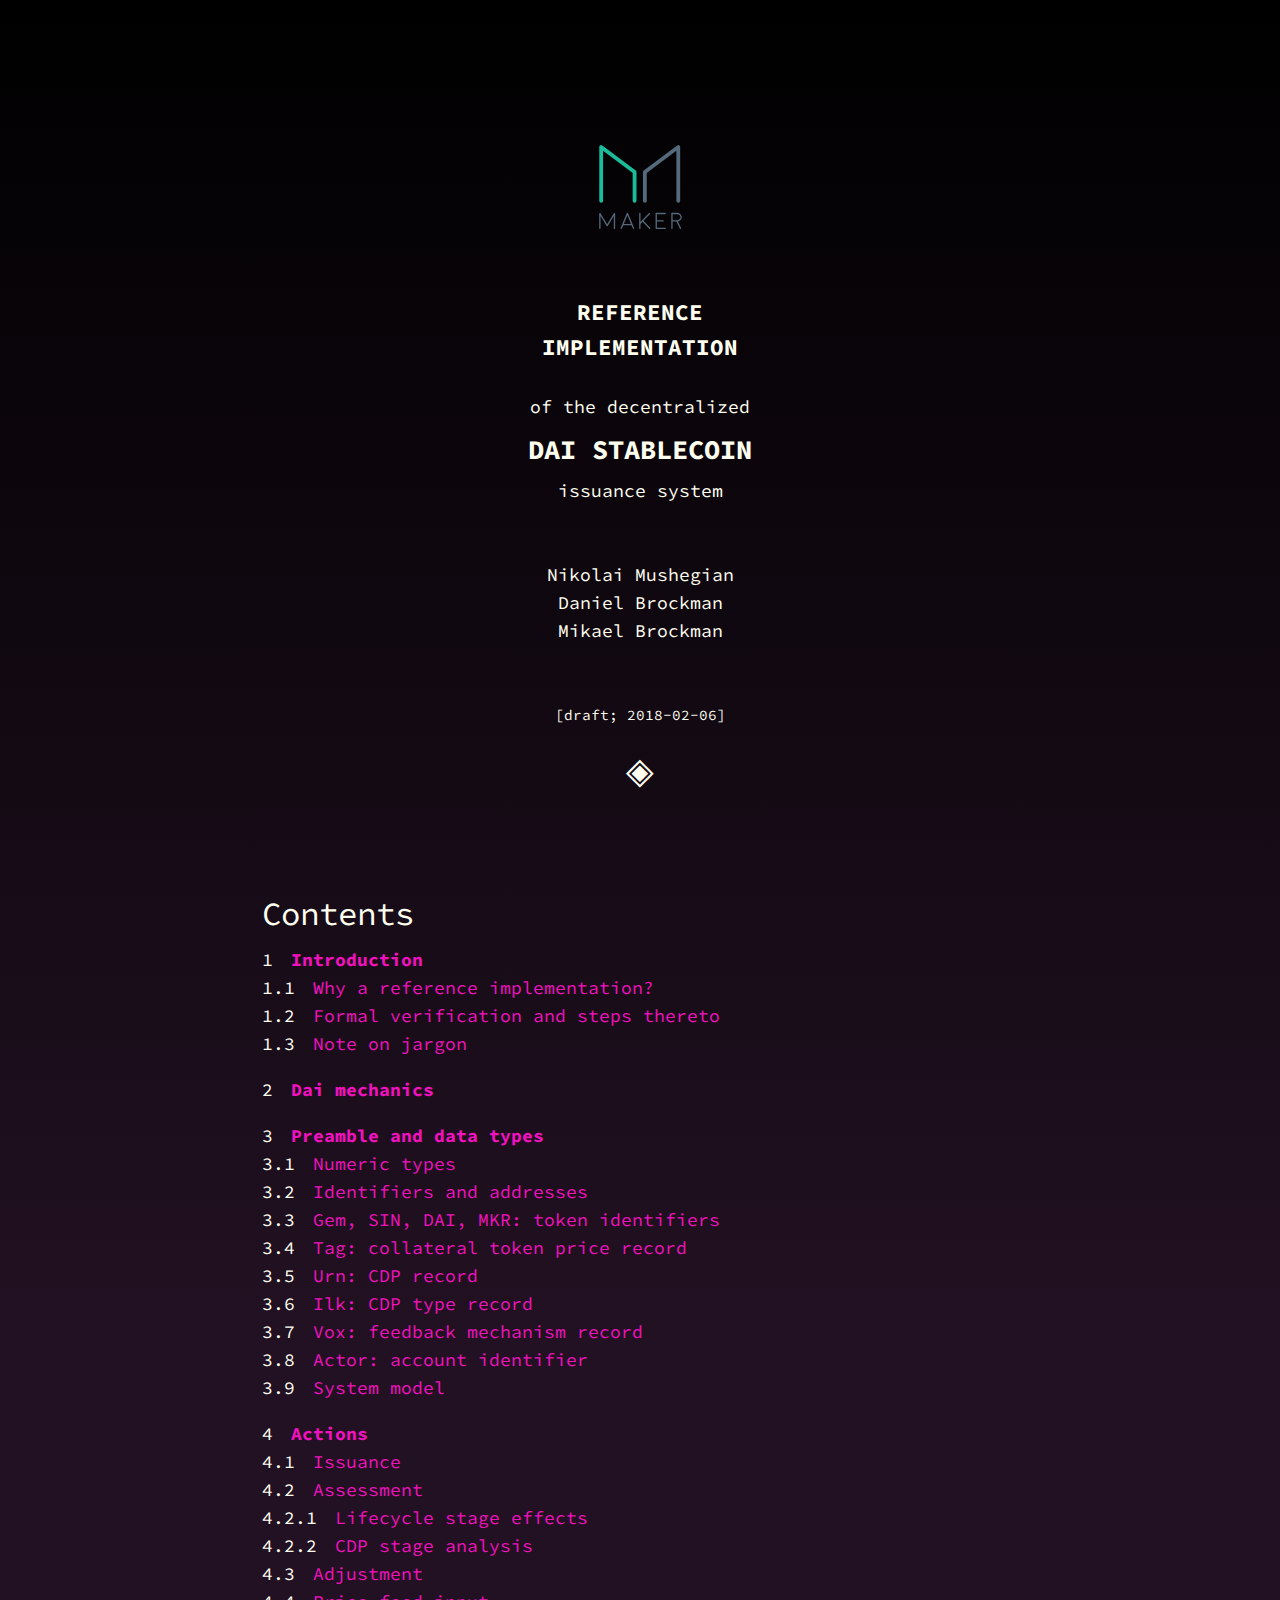
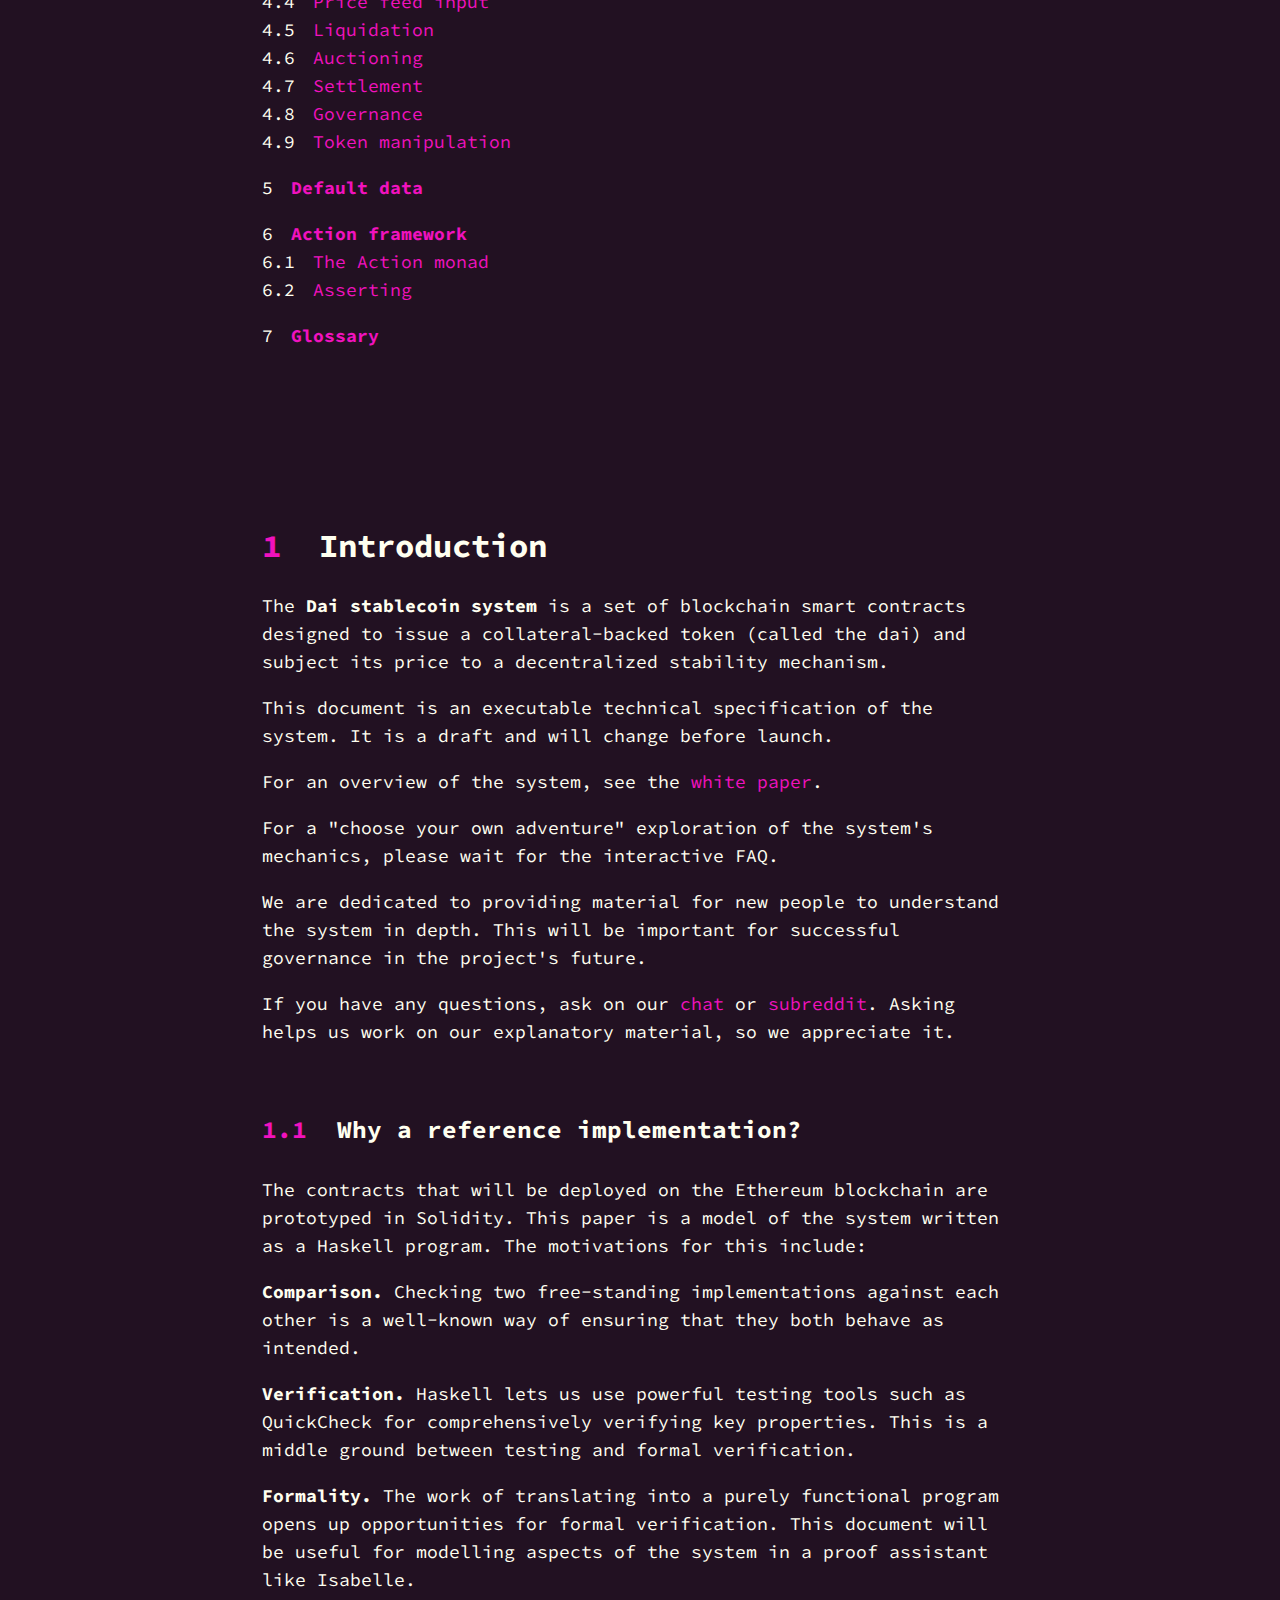
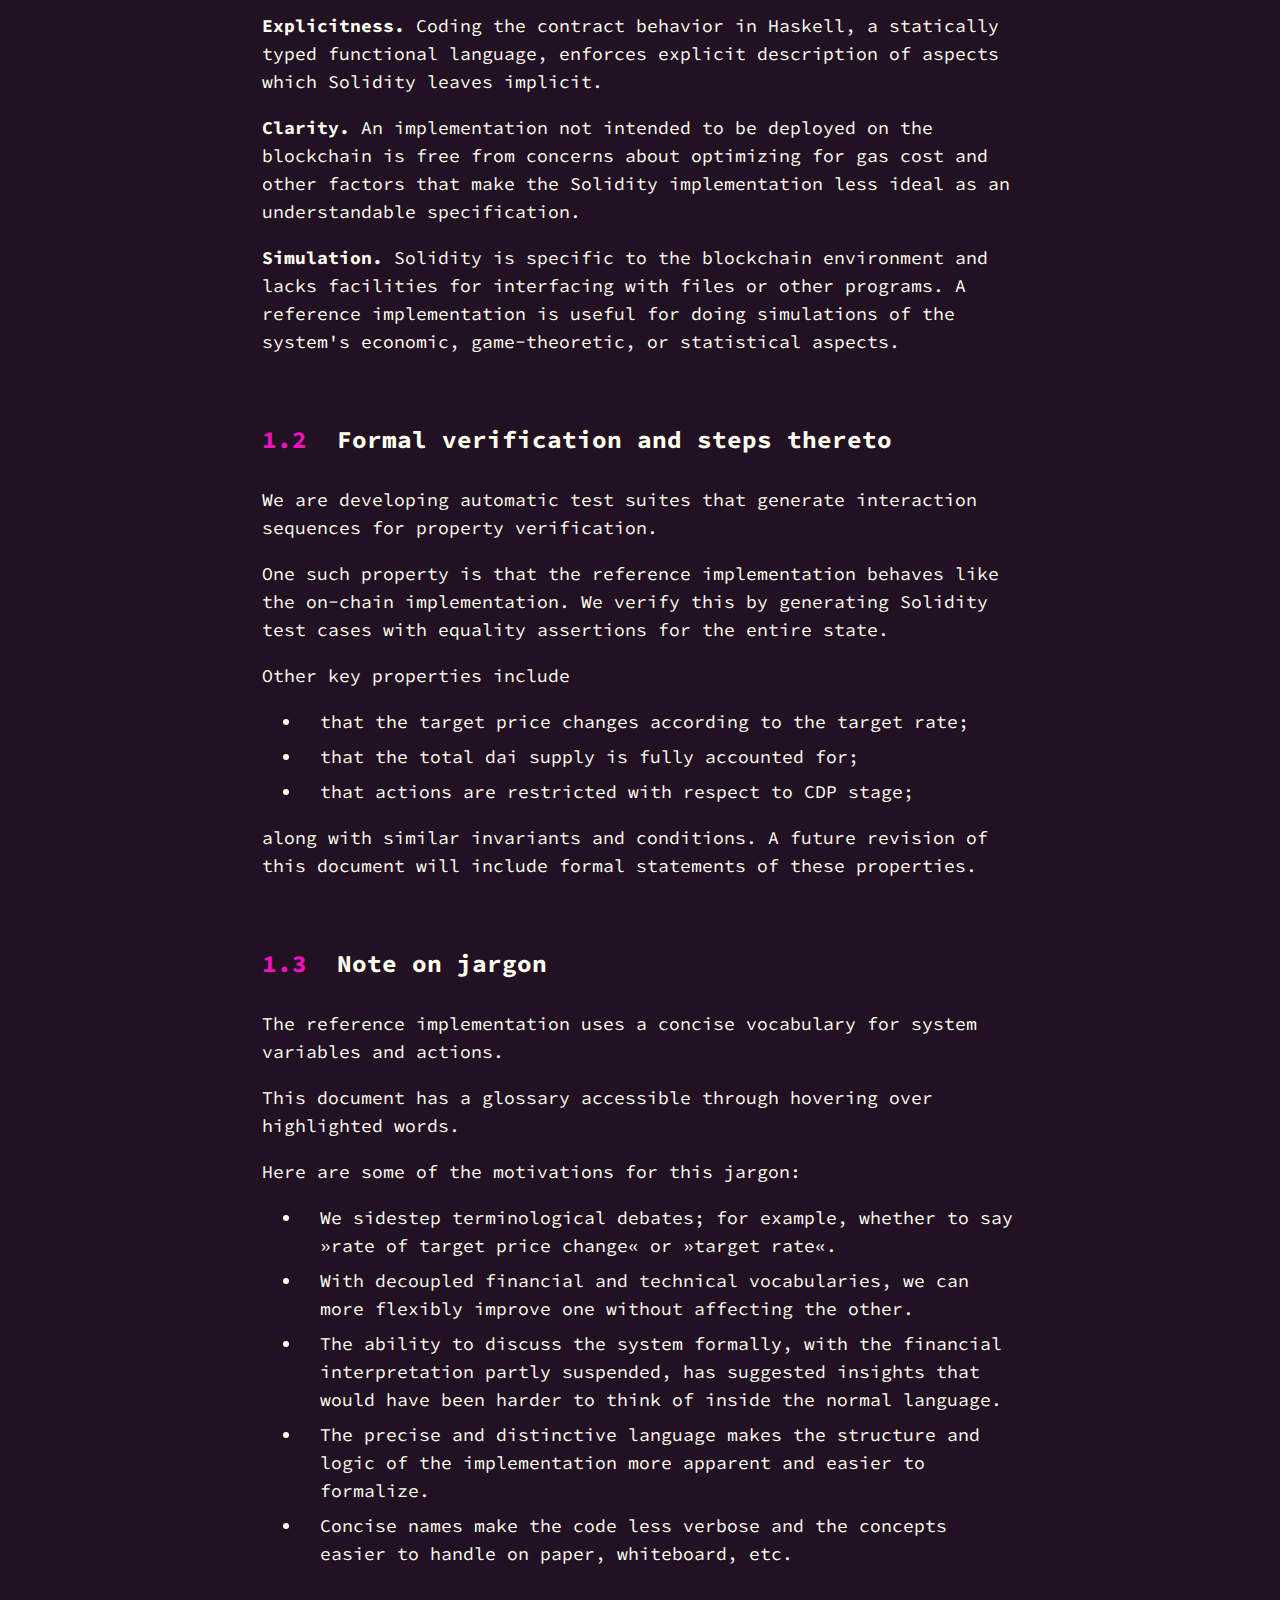
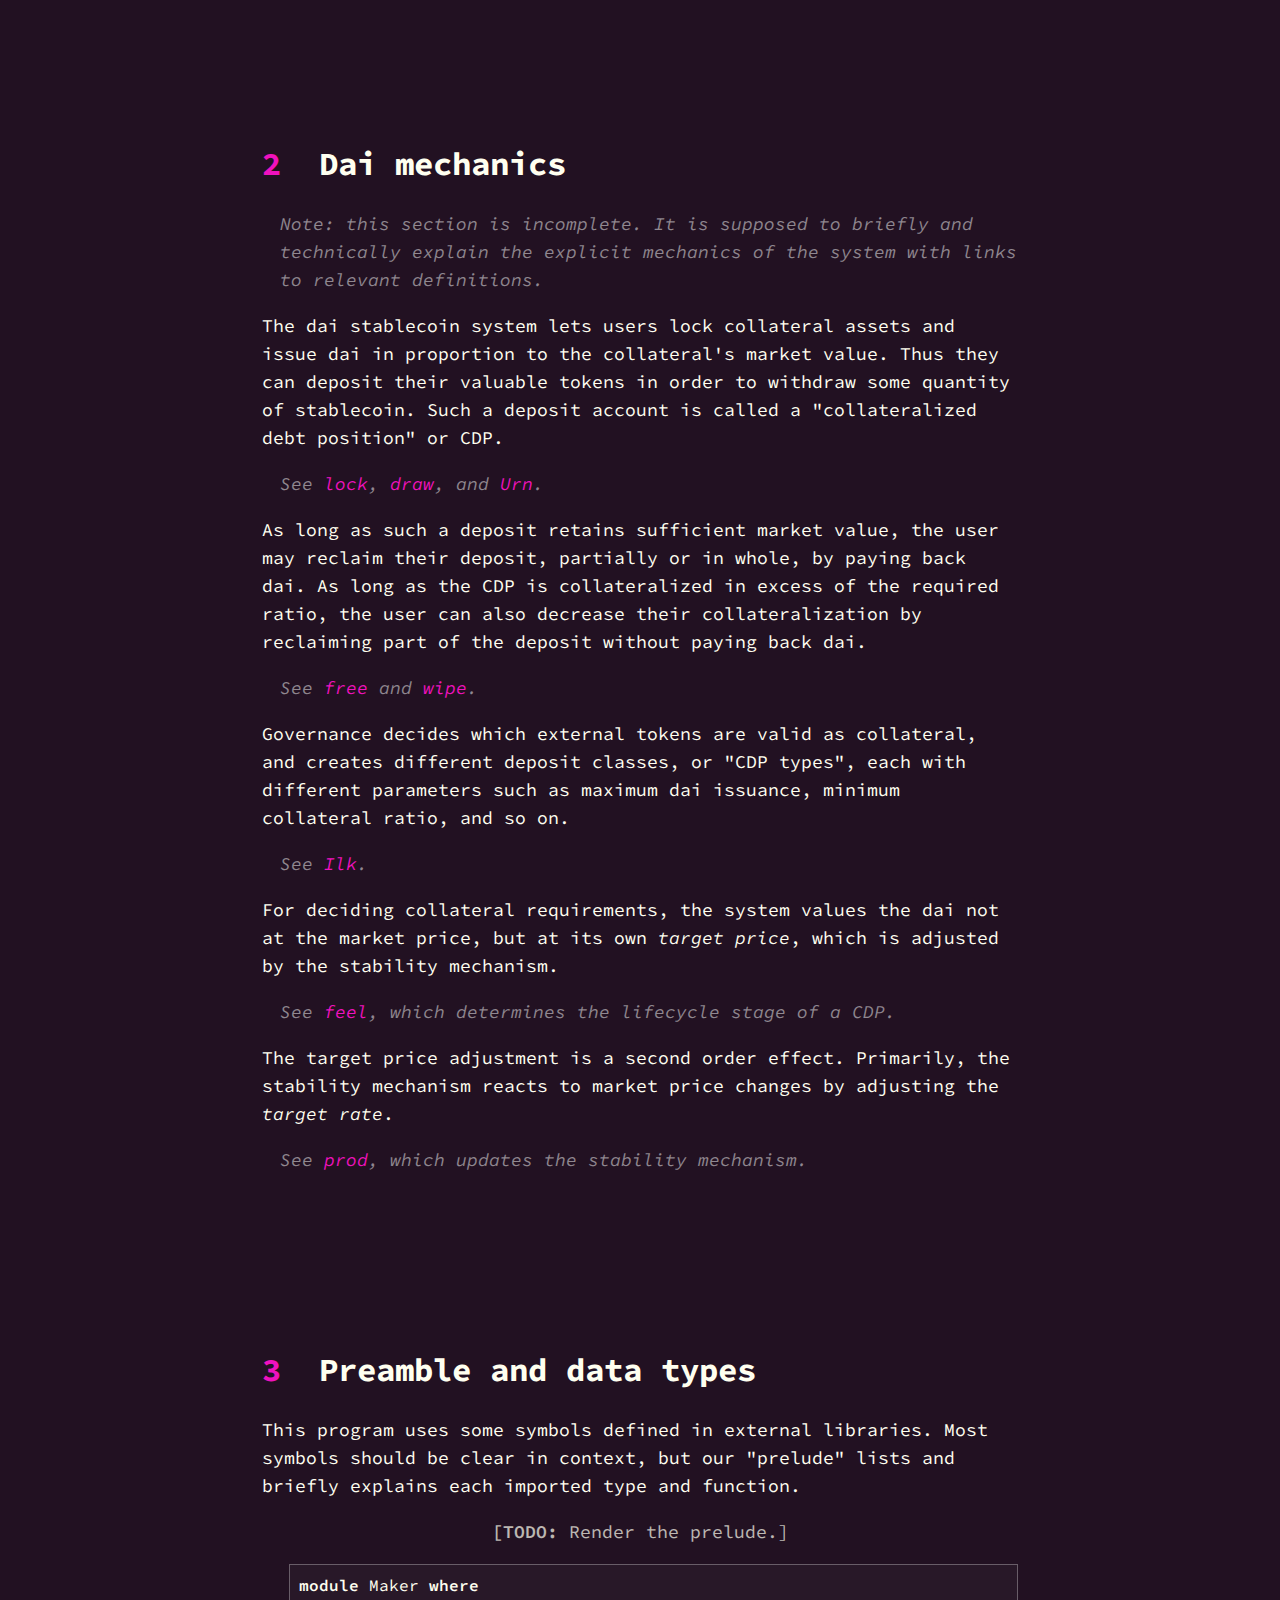
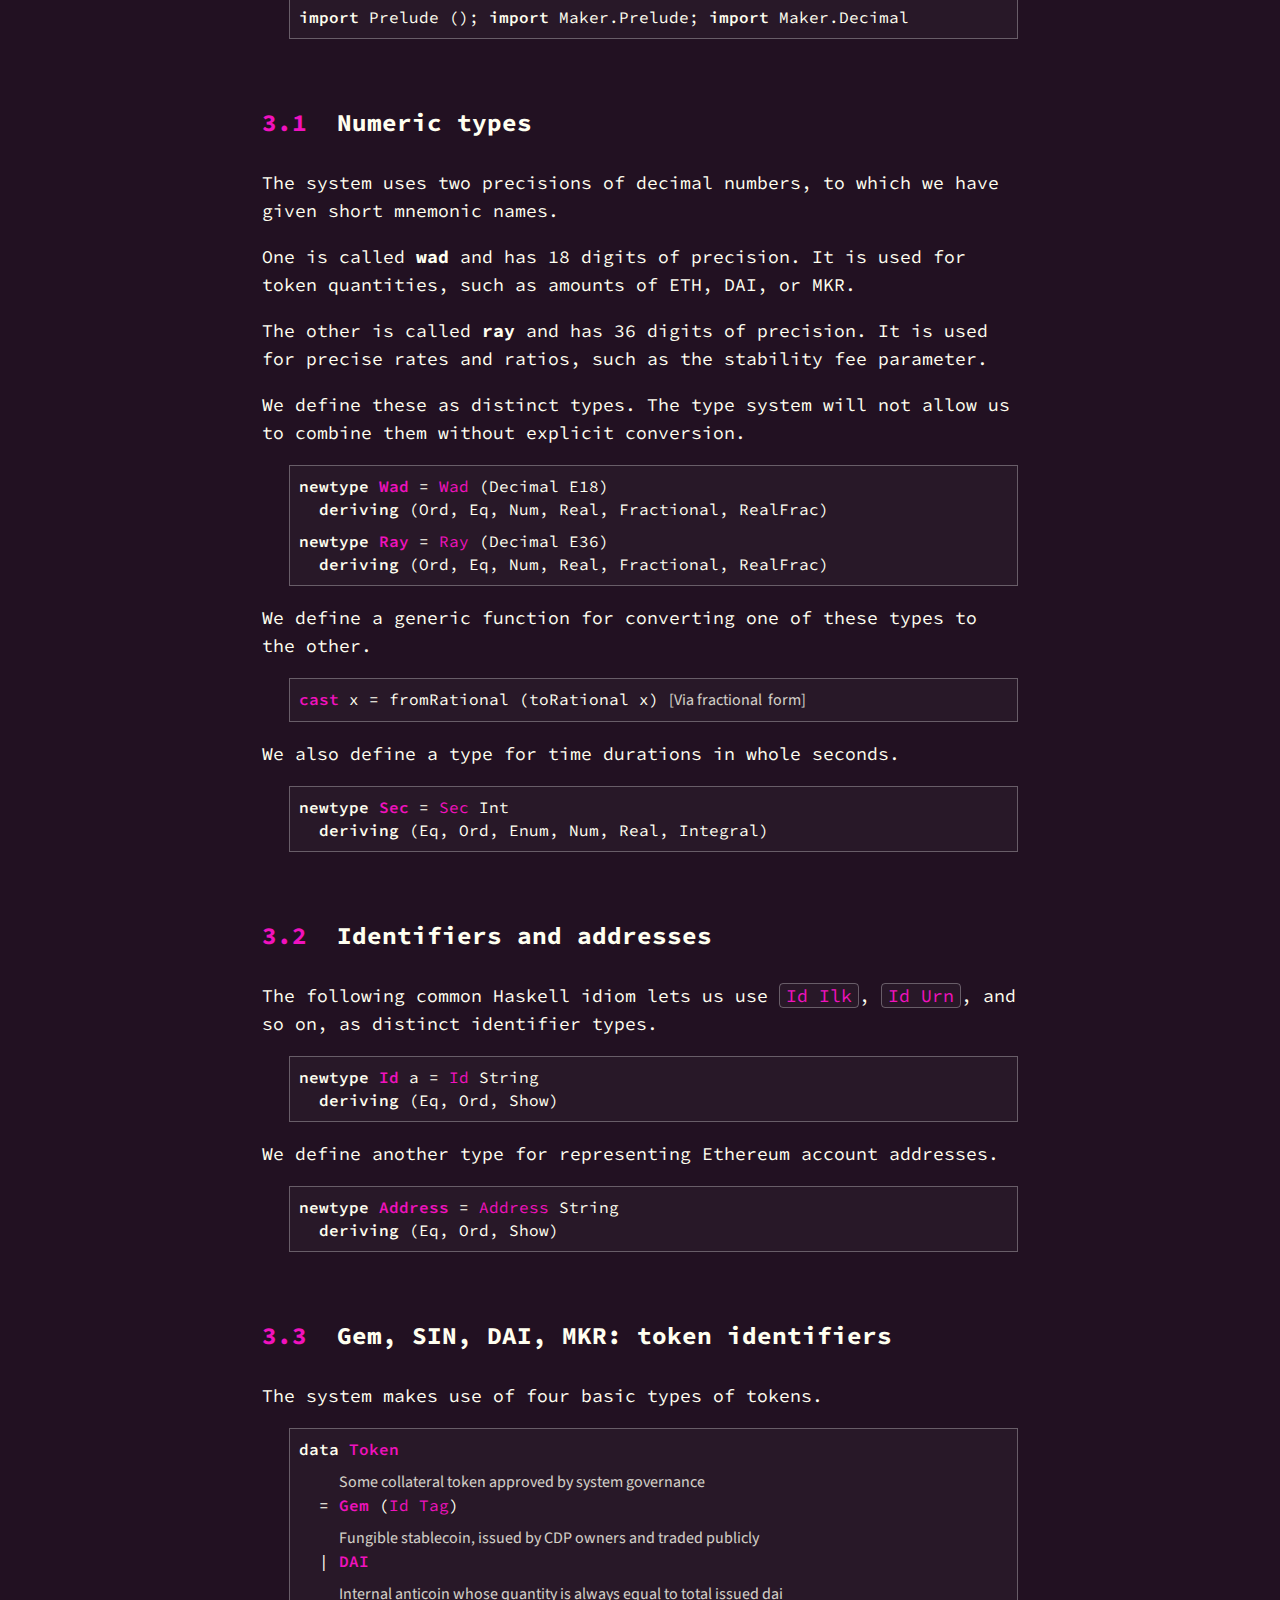
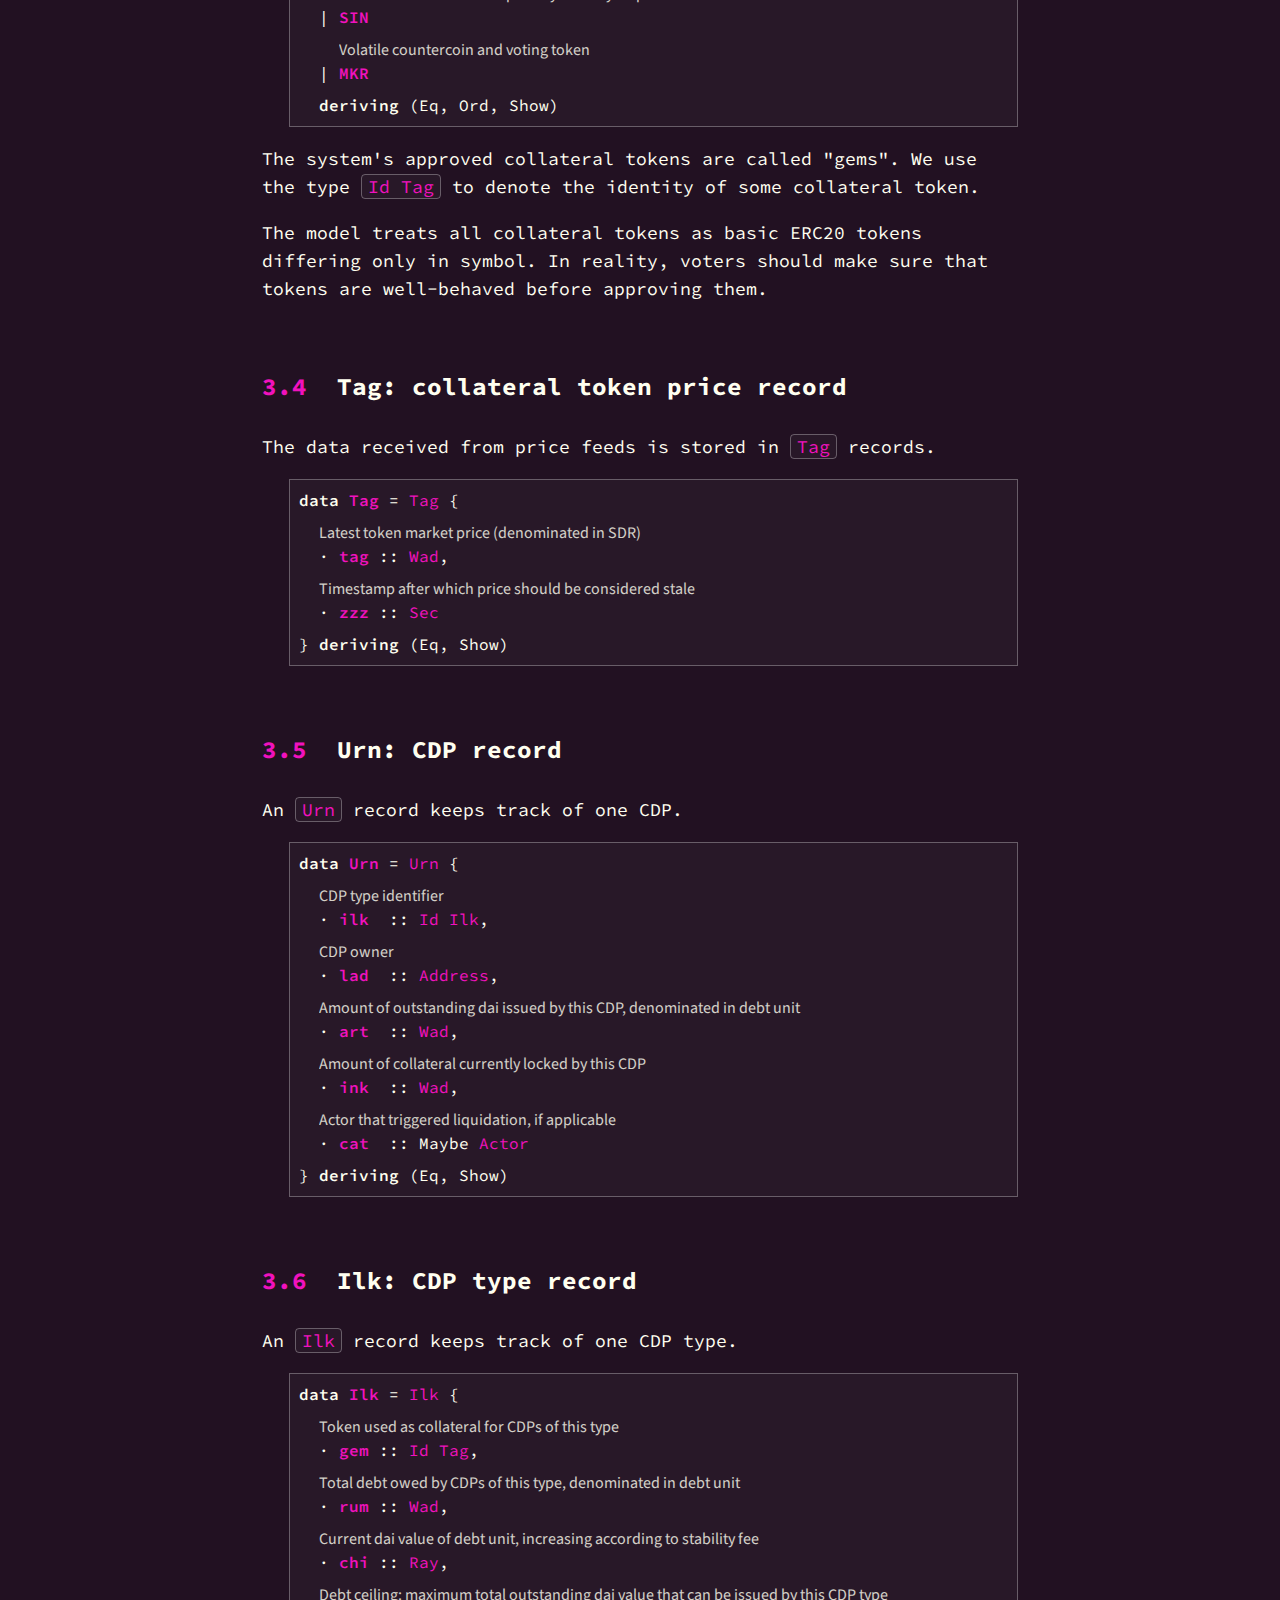
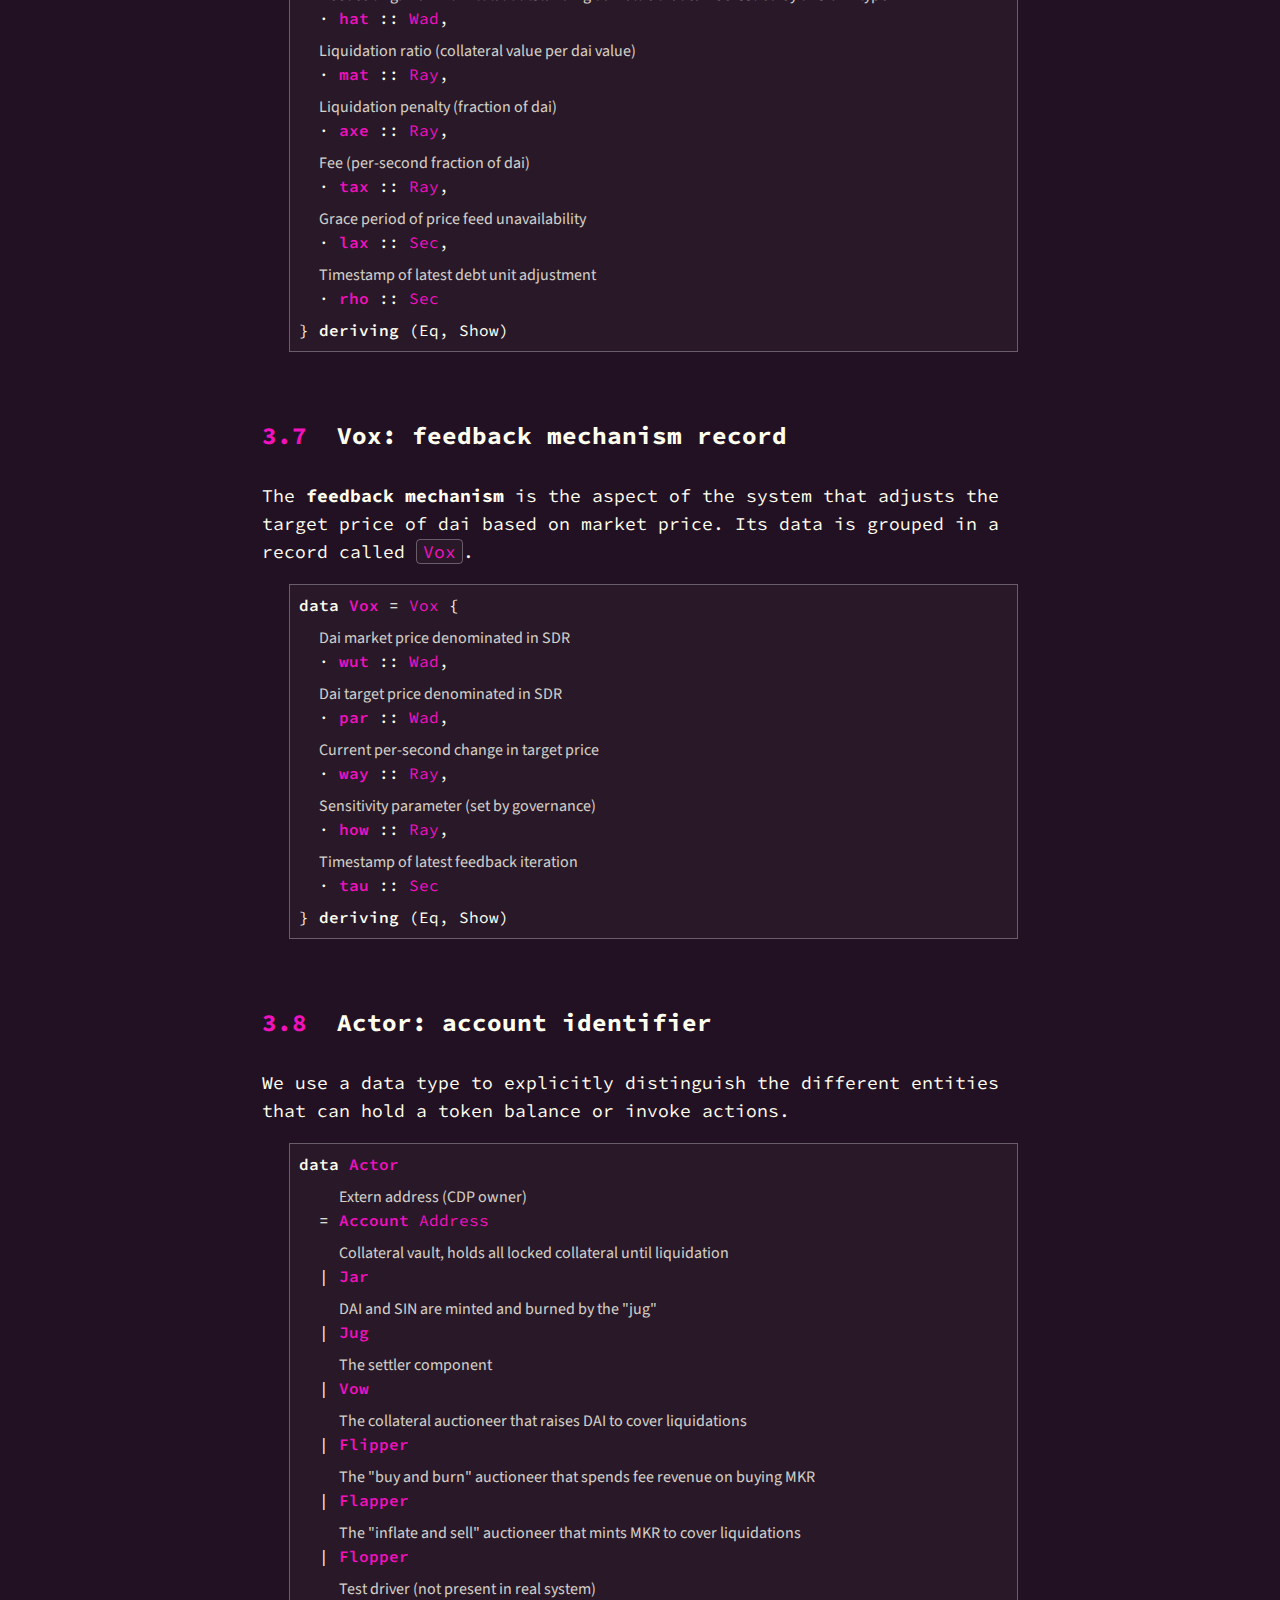
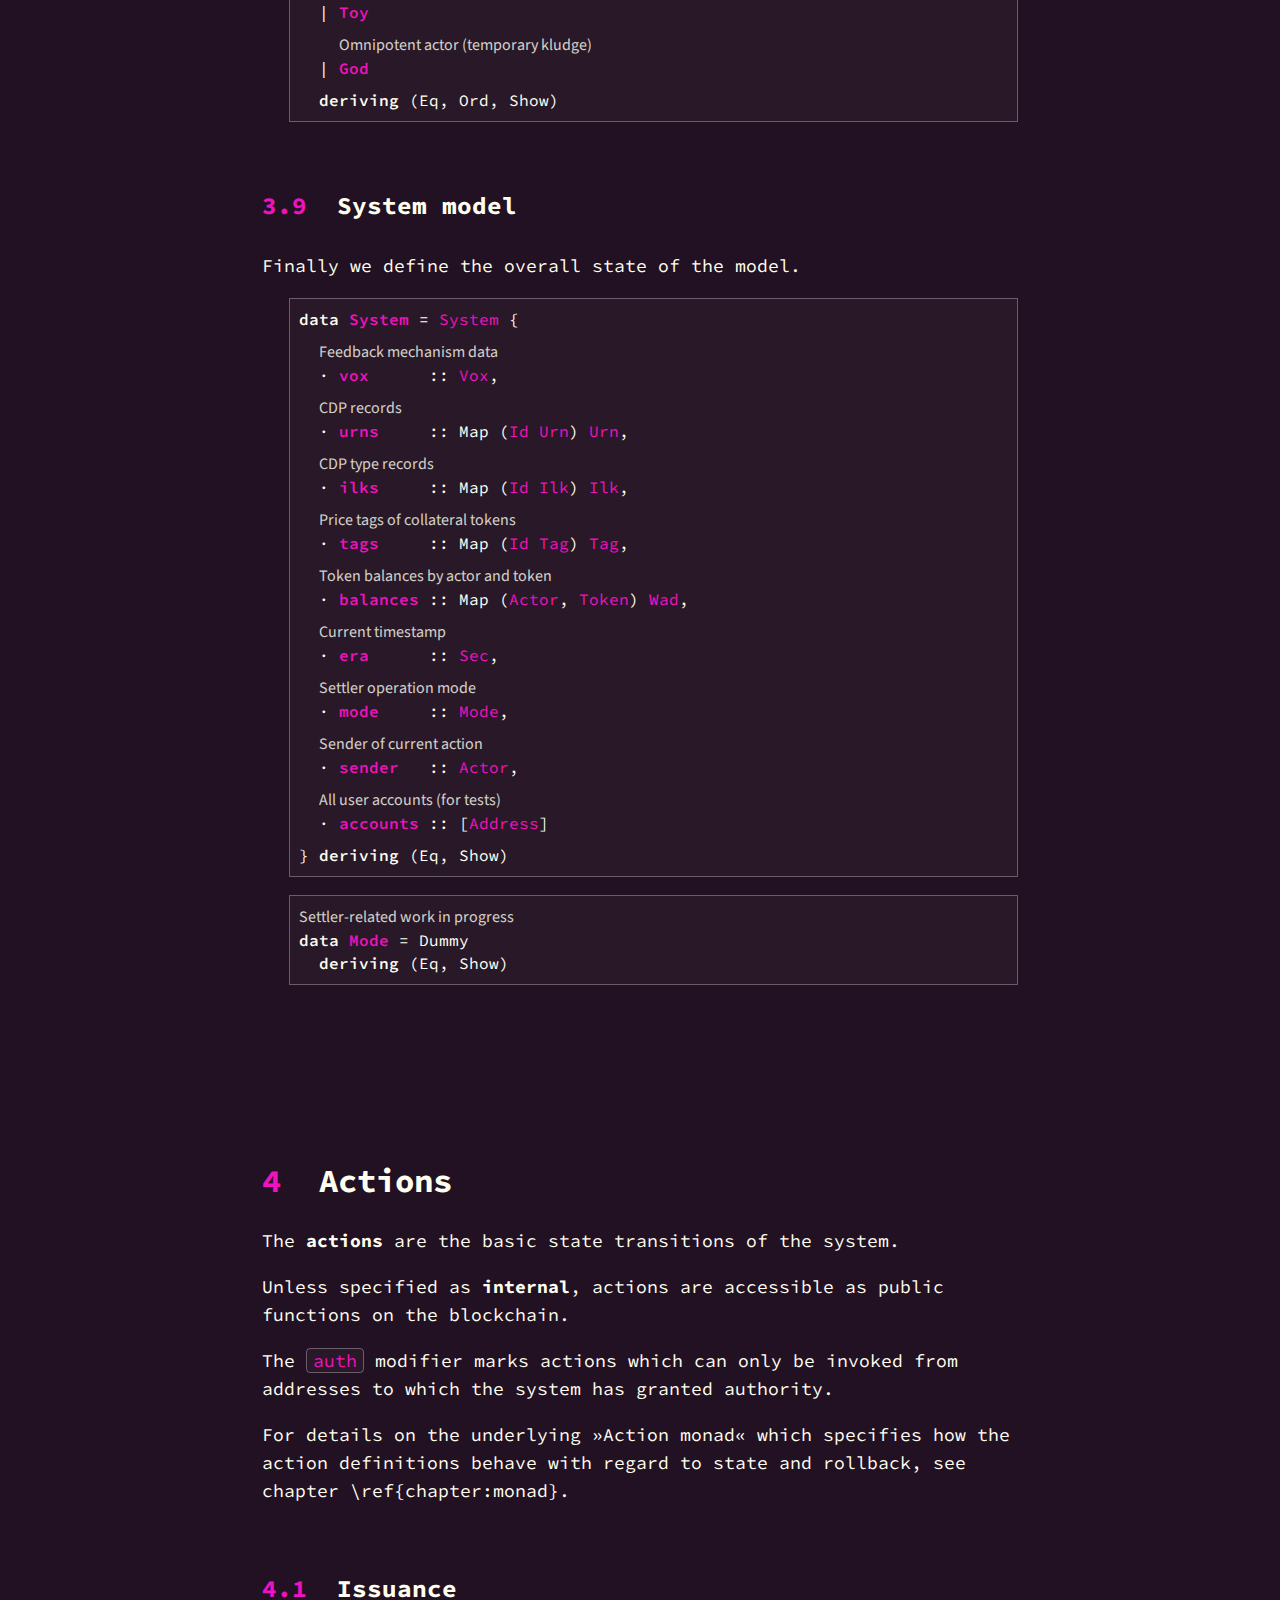
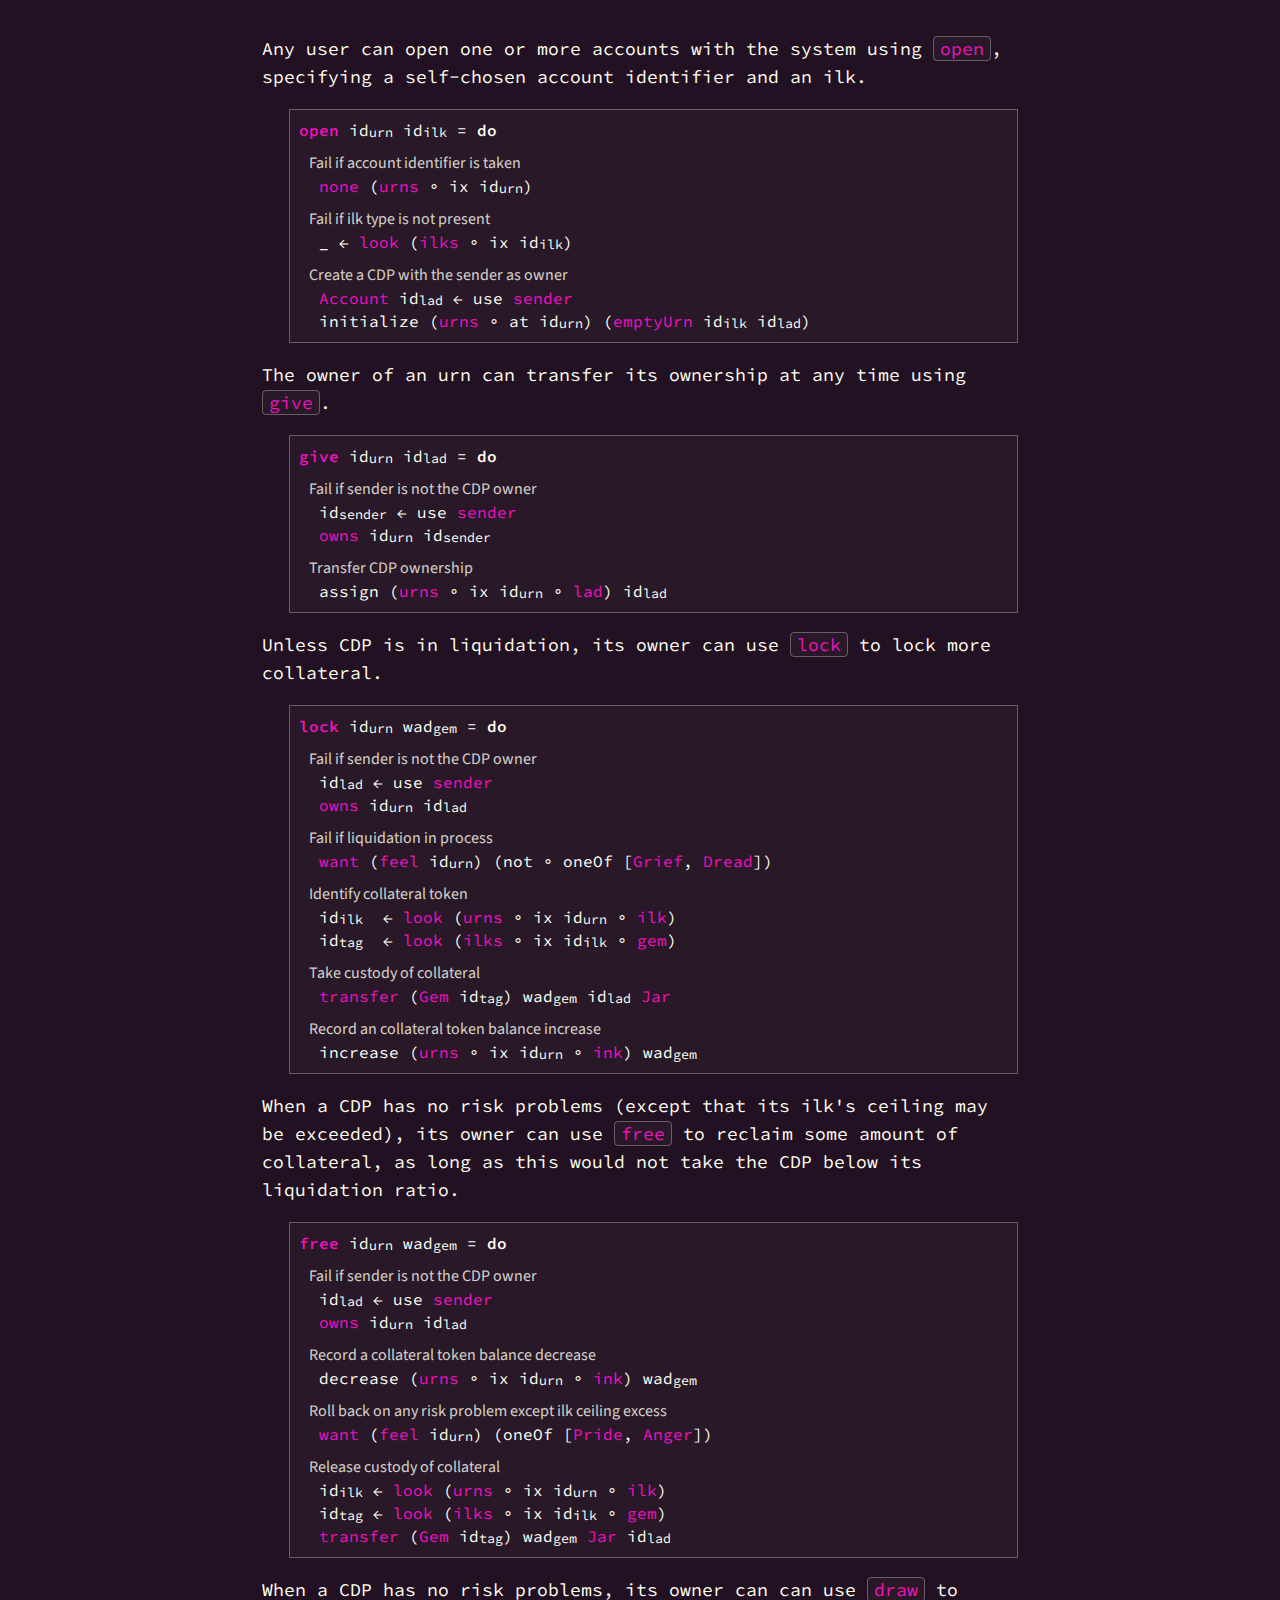
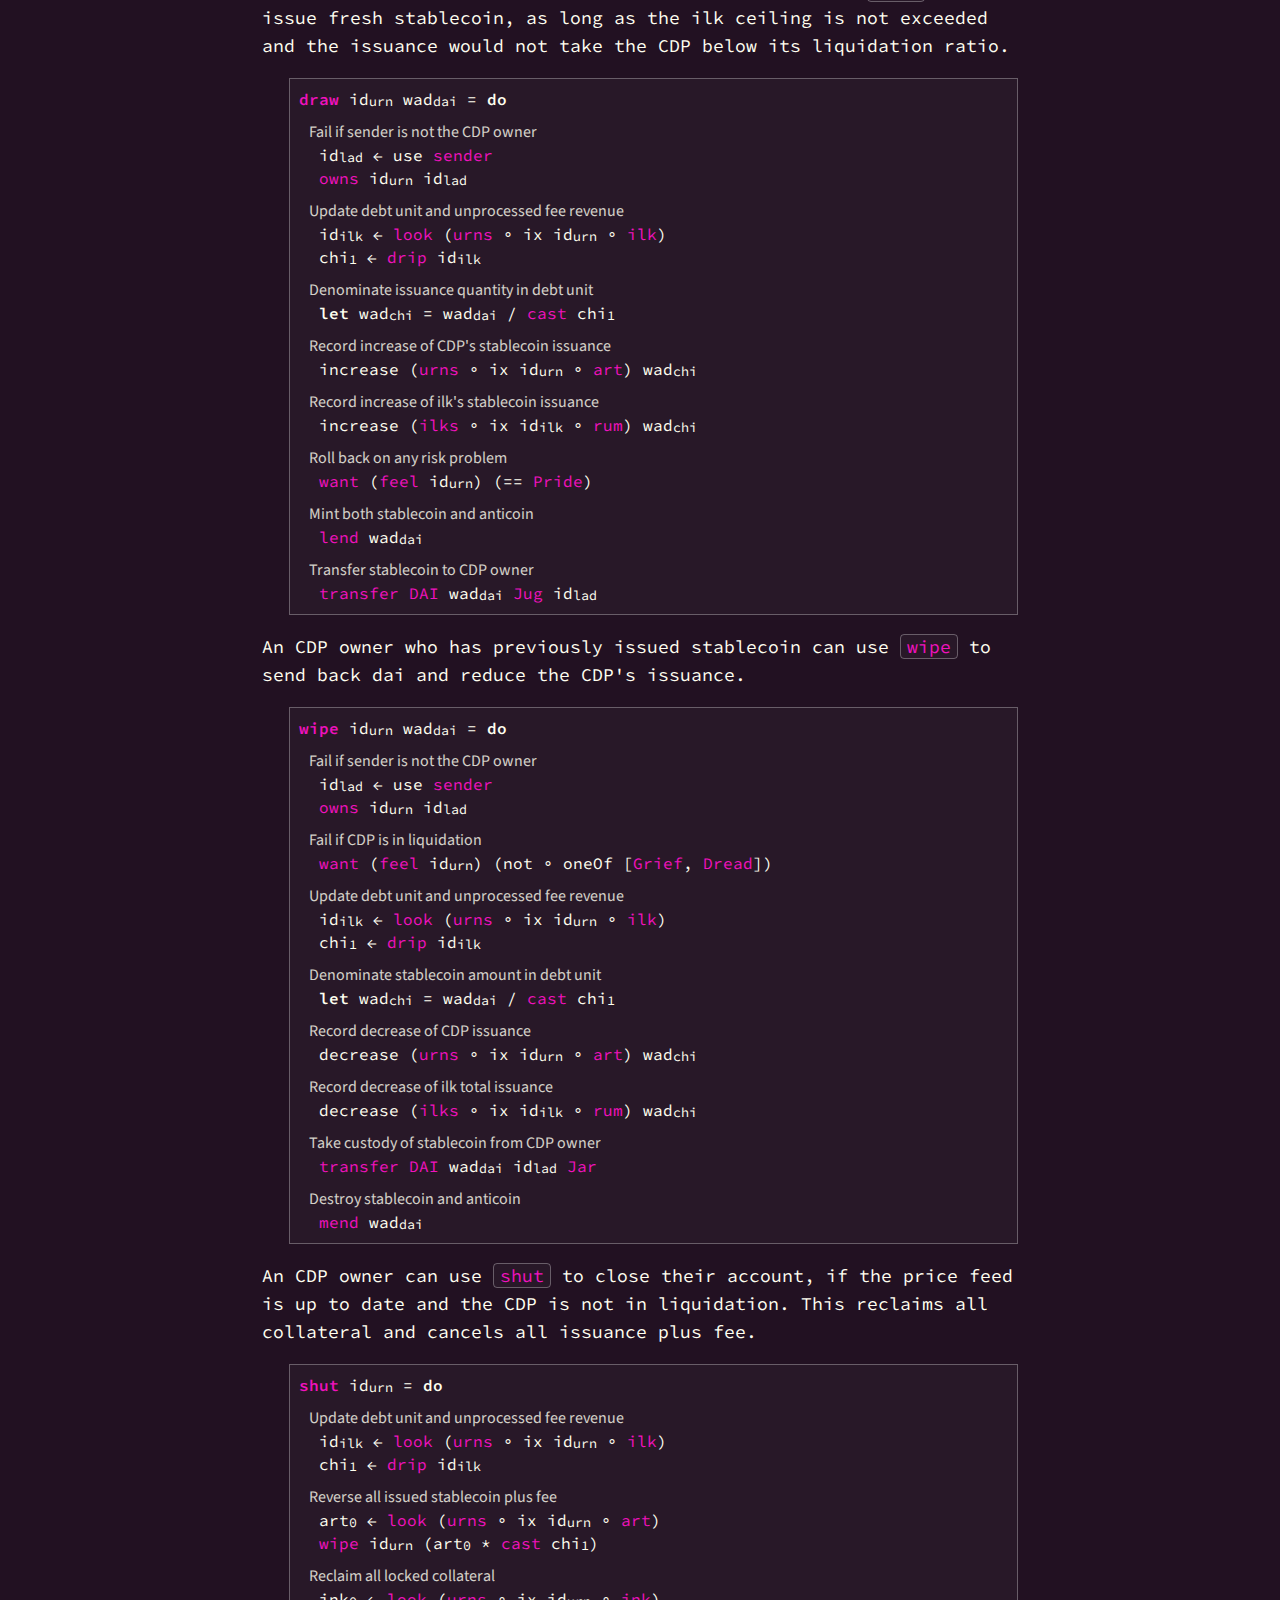
==== commit abcdf6e9: "jar -> jug (unsure)" ====
--- a/docs/index.html
+++ b/docs/index.html
@@ -12,7 +12,7 @@
 <p class=x4>DAI STABLECOIN</p>
 <p class=x5>issuance system</p>
 <p class=x6>Nikolai Mushegian<br>Daniel Brockman<br>Mikael Brockman</p>
-<p class=x7>[draft; 2017-08-09]</p>
+<p class=x7>[draft; 2018-02-06]</p>
 <p class=x8>◈</p>
 </center>
 </header>
@@ -645,7 +645,7 @@
   _ &lt;- look (ilks . ix id_ilk)
 
  -- Create a CDP with the sender as owner
-  id_lad &lt;- use sender
+  Account id_lad &lt;- use sender
   initialize (urns . at id_urn) (emptyUrn id_ilk id_lad)
 </pre>
 <p>The owner of an urn can transfer its ownership at any time using
@@ -1120,7 +1120,7 @@
 
  -- Transfer collateral and anticoin to settler
   transfer (Gem id_tag) ink0 Jar Vow
-  transfer SIN con Jar Vow
+  transfer SIN con Jug Vow
 
  -- Nullify CDP's collateral and anticoin quantities
   assign (urns . ix id_urn . ink) 0
@@ -1160,10 +1160,10 @@
 loot = auth $ do
 
  -- The dai vault's balance is the uncollected stability fee revenue
-  wad &lt;- look (balance DAI Jar)
+  wad &lt;- look (balance DAI Jug)
 
  -- Transfer the entire dai vault balance to sender
-  transfer DAI wad Jar Vow
+  transfer DAI wad Jug Vow
 </pre>
 <h2>Auctioning</h2>
 
@@ -1352,7 +1352,7 @@
 }
 </pre>
 <pre>
-emptyUrn :: Id Ilk -&gt; Actor -&gt; Urn
+emptyUrn :: Id Ilk -&gt; Address -&gt; Urn
 emptyUrn id_ilk id_lad = Urn {
   _cat = Nothing,
   _lad = id_lad,
@@ -1432,6 +1432,7 @@
     Chop ilk ray     -&gt; chop ilk ray
     Cork ilk wad     -&gt; cork ilk wad
     Calm ilk sec     -&gt; calm ilk sec
+    Crop ilk ray     -&gt; crop ilk ray
     Mint gem wad lad -&gt; mint gem wad lad
 </pre>
 <pre>
@@ -1461,7 +1462,7 @@
   |  Form     (Id Ilk)  (Id Tag)
   |  Free     (Id Urn)  Wad
   |  Frob     Ray
-  |  Give     (Id Urn)  Actor
+  |  Give     (Id Urn)  Address
   |  Grab     (Id Urn)
   |  Lock     (Id Urn)  Wad
   |  Loot     Wad
@@ -1480,6 +1481,7 @@
   |  Chop (Id Ilk) Ray
   |  Cork (Id Ilk) Wad
   |  Calm (Id Ilk) Sec
+  |  Crop (Id Ilk) Ray
   |  Mint Token Wad Actor
   |  Drip (Id Ilk)
  deriving (Eq, Show)
@@ -1545,7 +1547,7 @@
 
 <pre>
 owns id_urn id_lad =
-  want (look (urns . ix id_urn . lad)) (== id_lad)
+  want (look (urns . ix id_urn . lad)) ((== id_lad) . Account)
 </pre>
 <p>We define <code>auth k</code> as an act modifier that executes
 <code>k</code> only if the sender is authorized.
